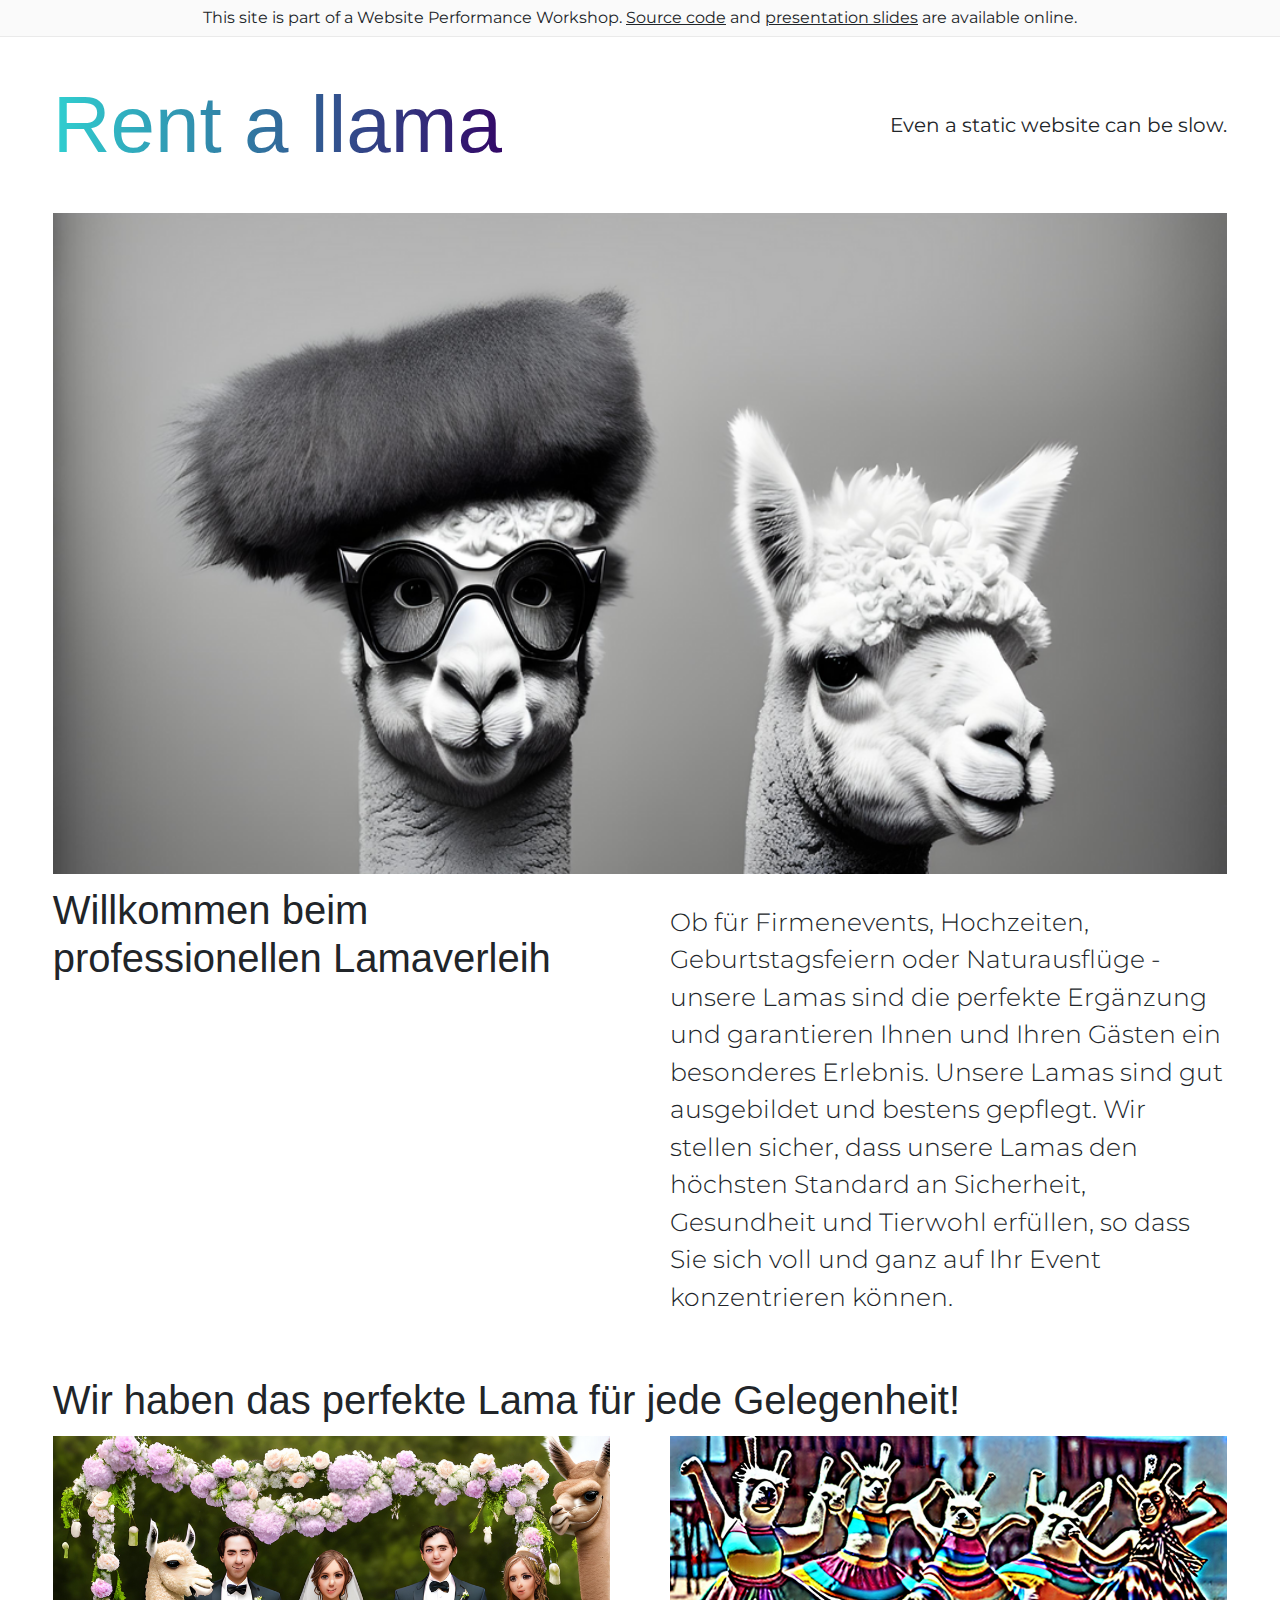
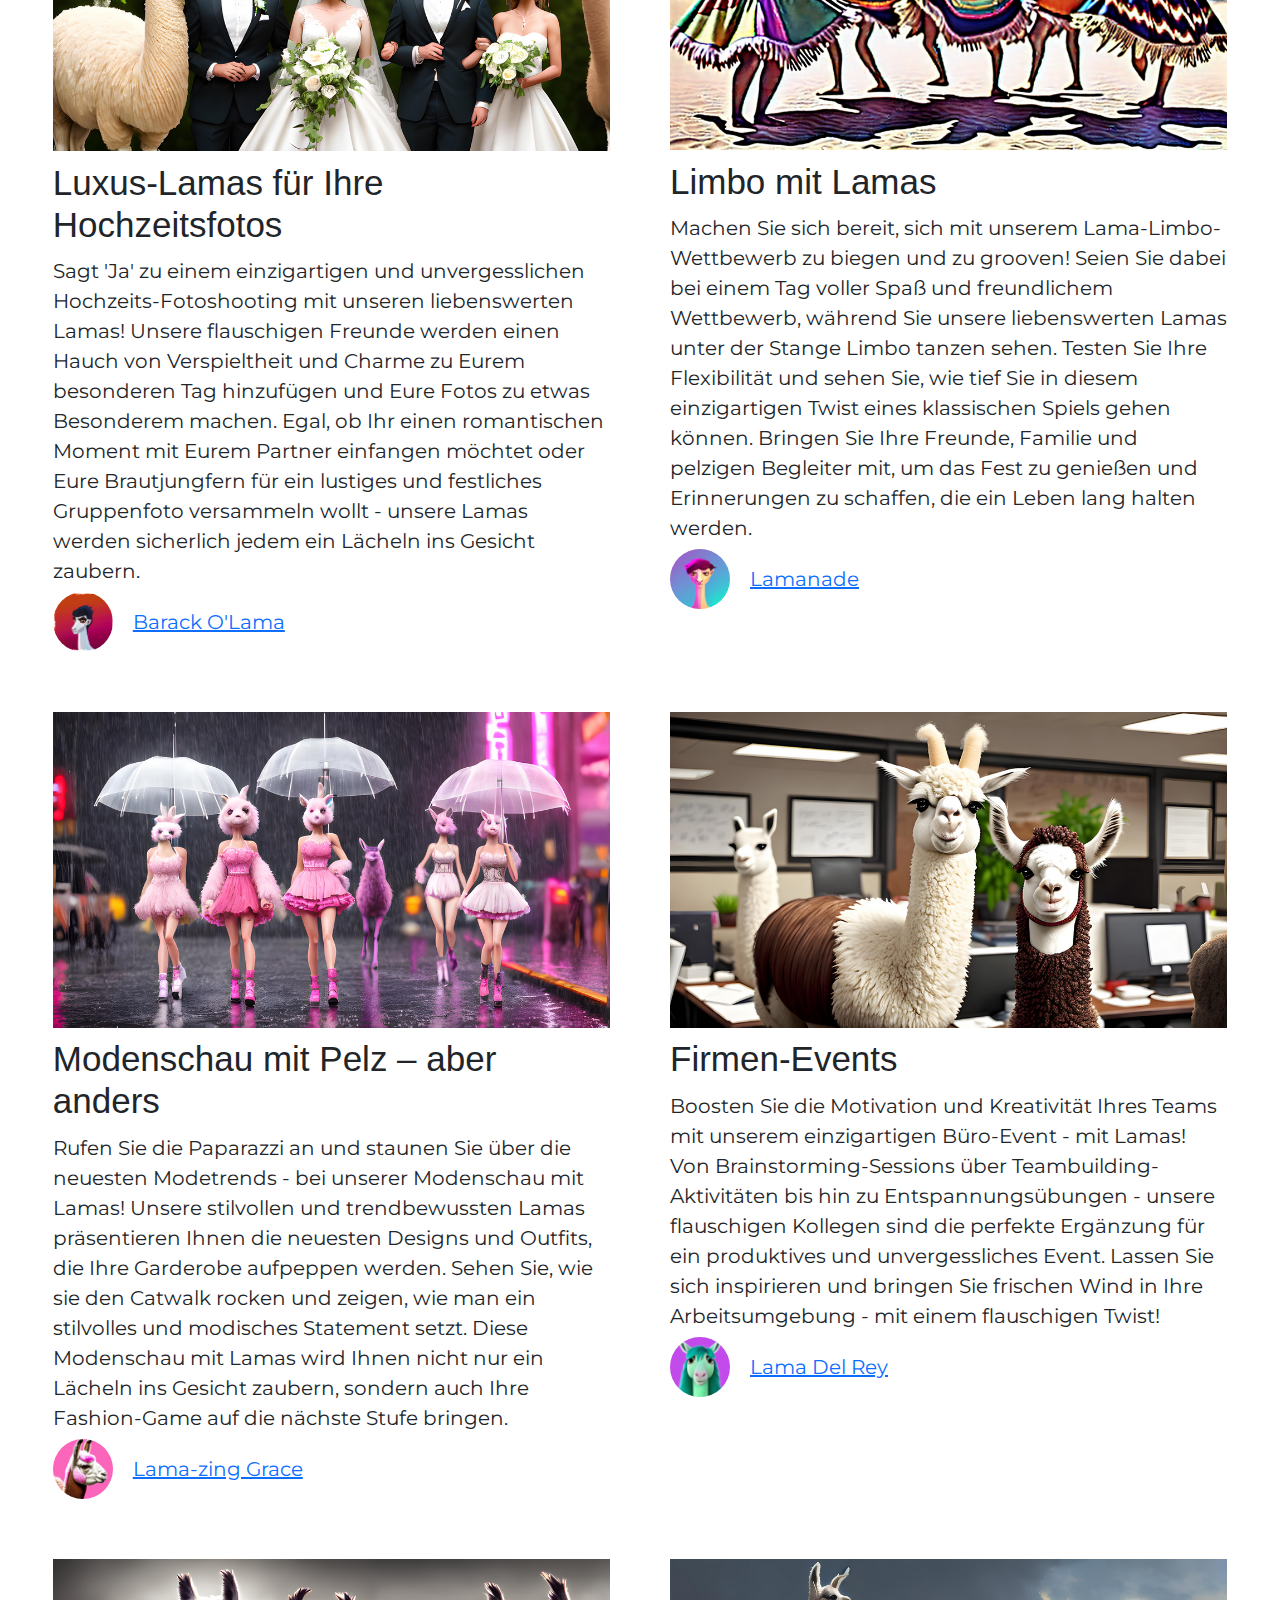
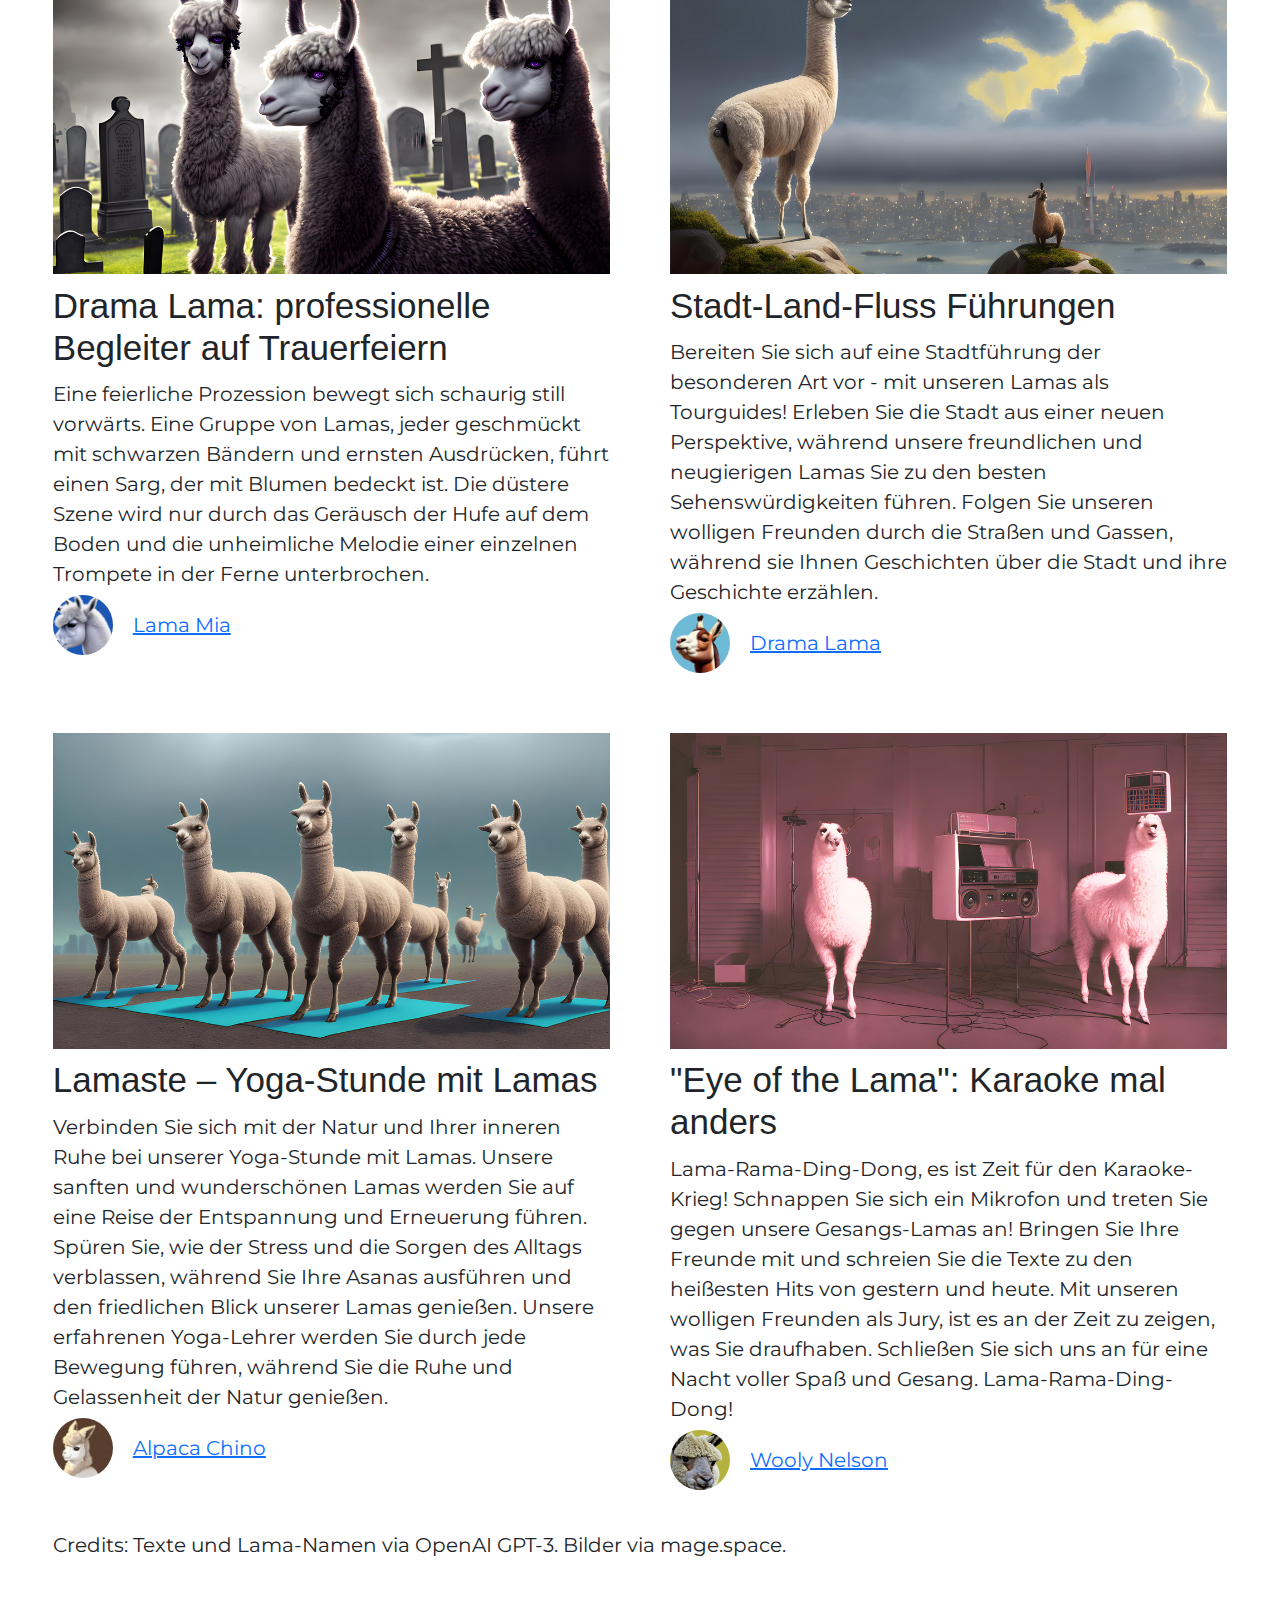
==== index.html @ 2da43158 "initial commit" ====
<!doctype html>
<html lang="de">
<head>
    <meta charset="utf-8">
    <title>Rent a llama</title>
    <meta name="description" content="Willkommen beim professionellen Lamaverleih. Wir haben das perfekte Lama für jede Gelegenheit!">
    <meta name="viewport" content="width=device-width, initial-scale=1">

    <!-- TODO 1: Preload the Hero Image -->
    <!--link rel="preload" as="image" href="/images_optimized/png/hero.png" -->

    <!-- TODO 2: Preconnect/Preload The Web Font -->
    <!--link rel="preload" as="font" href="/fonts/Montserrat-Regular.woff2" crossorigin-->

    <link rel="stylesheet" href="css/normalize.css">
    <link rel="stylesheet" href="css/styles-large.css">

    <meta name="theme-color" content="#fafafa">

</head>

<body>

  <aside class="sourcebar">This site is part of a Website Performance Workshop. <a href="https://github.com/thomaspuppe/performance-workshop">Source code</a> and <a href="https://lama.thomaspuppe.de/presentation.pdf">presentation slides</a> are available online.</aside>

  <header>
    <h1>Rent a llama</h1>
    <span class="punchline">Even a static website can be slow.</span>
  </header>

  <main>
    <section class="lead">
        <!-- TODO 0: Optimize Images -->
        <!-- TODO 1: CSS-Bild ankündigen mit link rel=preload -->
        <div class="hero-image"></div>

        <!-- TODO: Platz freihalten mit aspect-ratio -->
        <!--figure class="hero-figure" alt="Zwei stylische Lamas schauen direkt in die Kamera">
          <img src="./images_unoptimized/png/hero.png">
        </figure-->
        <div class="lu-container-50-50">
            <div class="heading">
              <h2>Willkommen beim professionellen Lamaverleih</h2>
            </div>
            <div class="text">
              <p>Ob für Firmenevents, Hochzeiten, Geburtstagsfeiern oder Naturausflüge - unsere Lamas sind die perfekte Ergänzung und garantieren Ihnen und Ihren Gästen ein besonderes Erlebnis. Unsere Lamas sind gut ausgebildet und bestens gepflegt. Wir stellen sicher, dass unsere Lamas den höchsten Standard an Sicherheit, Gesundheit und Tierwohl erfüllen, so dass Sie sich voll und ganz auf Ihr Event konzentrieren können.</p>
            </div>
        </div>
    </section>

    <section class="teasers">
      <h2>Wir haben das perfekte Lama für jede Gelegenheit!</h2>

      <div class="lu-container-50-50">
          <article>
            <img src="./images_unoptimized/png/event-wedding.png" alt="Lamas und Brautpaare">
            <h3>Luxus-Lamas für Ihre Hochzeitsfotos</h3>
            <p>Sagt 'Ja' zu einem einzigartigen und unvergesslichen Hochzeits-Fotoshooting mit unseren liebenswerten Lamas! Unsere flauschigen Freunde werden einen Hauch von Verspieltheit und Charme zu Eurem besonderen Tag hinzufügen und Eure Fotos zu etwas Besonderem machen. Egal, ob Ihr einen romantischen Moment mit Eurem Partner einfangen möchtet oder Eure Brautjungfern für ein lustiges und festliches Gruppenfoto versammeln wollt - unsere Lamas werden sicherlich jedem ein Lächeln ins Gesicht zaubern.</p>
            <a class="avatarlink" href="#llama-one">
                <img src="./images_unoptimized/png/avatar1.png" alt="Profilfoto von Barack O'Lama">
                <span>Barack O'Lama</span>
            </a>
          </article>
          
          <article>
            <img src="./images_unoptimized/png/event-limbo.png" alt="Lamas tanzen in bunten Kleidern">
            <h3>Limbo mit Lamas</h3>
            <p>Machen Sie sich bereit, sich mit unserem Lama-Limbo-Wettbewerb zu biegen und zu grooven! Seien Sie dabei bei einem Tag voller Spaß und freundlichem Wettbewerb, während Sie unsere liebenswerten Lamas unter der Stange Limbo tanzen sehen. Testen Sie Ihre Flexibilität und sehen Sie, wie tief Sie in diesem einzigartigen Twist eines klassischen Spiels gehen können. Bringen Sie Ihre Freunde, Familie und pelzigen Begleiter mit, um das Fest zu genießen und Erinnerungen zu schaffen, die ein Leben lang halten werden.</p>
            <a class="avatarlink" href="#llama-two">
                <img src="./images_unoptimized/png/avatar2.png" alt="Profilfoto von Lamanade">
                <span>Lamanade</span>
            </a>
          </article>
          
          <article>
            <img src="./images_unoptimized/png/event-fashion.png" alt="Lamas auf einer Fashion Show">
            <h3>Modenschau mit Pelz – aber anders</h3>
            <p>Rufen Sie die Paparazzi an und staunen Sie über die neuesten Modetrends - bei unserer Modenschau mit Lamas! Unsere stilvollen und trendbewussten Lamas präsentieren Ihnen die neuesten Designs und Outfits, die Ihre Garderobe aufpeppen werden. Sehen Sie, wie sie den Catwalk rocken und zeigen, wie man ein stilvolles und modisches Statement setzt. Diese Modenschau mit Lamas wird Ihnen nicht nur ein Lächeln ins Gesicht zaubern, sondern auch Ihre Fashion-Game auf die nächste Stufe bringen.</p>
            <a class="avatarlink" href="#llama-three">
                <img src="./images_unoptimized/png/avatar3.png" alt="Profilfoto von Lama-zing Grace">
                <span>Lama-zing Grace</span>
            </a>
          </article>
          
          <article>
            <img src="./images_unoptimized/png/event-office.png" alt="Lamas im Büro">
            <h3>Firmen-Events</h3>
            <p>Boosten Sie die Motivation und Kreativität Ihres Teams mit unserem einzigartigen Büro-Event - mit Lamas! Von Brainstorming-Sessions über Teambuilding-Aktivitäten bis hin zu Entspannungsübungen - unsere flauschigen Kollegen sind die perfekte Ergänzung für ein produktives und unvergessliches Event. Lassen Sie sich inspirieren und bringen Sie frischen Wind in Ihre Arbeitsumgebung - mit einem flauschigen Twist!</p>
            <a class="avatarlink" href="#llama-four">
                <img src="./images_unoptimized/png/avatar4.png" alt="Profilfoto von Lama Del Rey">
                <span>Lama Del Rey</span>
            </a>
          </article>
          
          <article>
            <img src="./images_unoptimized/png/event-funeral.png" alt="Lamas auf einer Beerdigung">
            <h3>Drama Lama: professionelle Begleiter auf Trauerfeiern</h3>
            <p>Eine feierliche Prozession bewegt sich schaurig still vorwärts. Eine Gruppe von Lamas, jeder geschmückt mit schwarzen Bändern und ernsten Ausdrücken, führt einen Sarg, der mit Blumen bedeckt ist. Die düstere Szene wird nur durch das Geräusch der Hufe auf dem Boden und die unheimliche Melodie einer einzelnen Trompete in der Ferne unterbrochen.</p>
            <a class="avatarlink" href="#llama-five">
                <img src="./images_unoptimized/png/avatar5.png" alt="Profilfoto von Lama Mia">
                <span>Lama Mia</span>
            </a>
          </article>
          
          <article>
            <img src="./images_unoptimized/png/event-tour.png" alt="Lamas auf einem Hügel schauen auf eine Stadt">
            <h3>Stadt-Land-Fluss Führungen</h3>
            <p>Bereiten Sie sich auf eine Stadtführung der besonderen Art vor - mit unseren Lamas als Tourguides! Erleben Sie die Stadt aus einer neuen Perspektive, während unsere freundlichen und neugierigen Lamas Sie zu den besten Sehenswürdigkeiten führen. Folgen Sie unseren wolligen Freunden durch die Straßen und Gassen, während sie Ihnen Geschichten über die Stadt und ihre Geschichte erzählen.</p>
            <a class="avatarlink" href="#llama-six">
                <img src="./images_unoptimized/png/avatar6.png" alt="Profilfoto von Drama Lama">
                <span>Drama Lama</span>
            </a>
          </article>
          
          <article>
            <img src="./images_unoptimized/png/event-yoga.png" alt="Lamas machen Yoga">
            <h3>Lamaste – Yoga-Stunde mit Lamas</h3>
            <p>Verbinden Sie sich mit der Natur und Ihrer inneren Ruhe bei unserer Yoga-Stunde mit Lamas. Unsere sanften und wunderschönen Lamas werden Sie auf eine Reise der Entspannung und Erneuerung führen. Spüren Sie, wie der Stress und die Sorgen des Alltags verblassen, während Sie Ihre Asanas ausführen und den friedlichen Blick unserer Lamas genießen. Unsere erfahrenen Yoga-Lehrer werden Sie durch jede Bewegung führen, während Sie die Ruhe und Gelassenheit der Natur genießen.</p>
            <a class="avatarlink" href="#llama-seven">
                <img src="./images_unoptimized/png/avatar7.png" alt="Profilfoto von Alpaca Chino">
                <span>Alpaca Chino</span>
            </a>
          </article>
          
          <article>
            <img src="./images_unoptimized/png/event-karaoke.png" alt="Lamas in einem Tonstudio">
            <h3>"Eye of the Lama": Karaoke mal anders</h3>
            <p>Lama-Rama-Ding-Dong, es ist Zeit für den Karaoke-Krieg! Schnappen Sie sich ein Mikrofon und treten Sie gegen unsere Gesangs-Lamas an! Bringen Sie Ihre Freunde mit und schreien Sie die Texte zu den heißesten Hits von gestern und heute. Mit unseren wolligen Freunden als Jury, ist es an der Zeit zu zeigen, was Sie draufhaben. Schließen Sie sich uns an für eine Nacht voller Spaß und Gesang. Lama-Rama-Ding-Dong!</p>
            <a class="avatarlink" href="#llama-eight">
                <img src="./images_unoptimized/png/avatar8.png" alt="Profilfoto von Wooly Nelson">
                <span>Wooly Nelson</span>
            </a>
          </article>

        </div>

    </section>

  </main>

  <footer>
    Credits: Texte und Lama-Namen via OpenAI GPT-3. Bilder via mage.space.
  </footer>

  <!-- script src="./js/lazyload.js"></script -->
</body>

</html>
---- css/styles-large.css ----
@charset "UTF-8";

/* ********************************************************
   Google Font (muss vor weiteren Definitionen stehen!)
   ***************************************************** */

@import url('https://fonts.googleapis.com/css2?family=Montserrat&display=block');


/* ********************************************************
   Bootstrap als Fuellmaterial, um eine große langsame 
   Datei zu haben, die man gut in den DevTools sieht.
   ***************************************************** 
 * Bootstrap  v5.3.0-alpha1 (https://getbootstrap.com/)
 * Copyright 2011-2022 The Bootstrap Authors
 * Licensed under MIT (https://github.com/twbs/bootstrap/blob/main/LICENSE)
 */:root,[data-bs-theme=light]{--bs-blue:#0d6efd;--bs-indigo:#6610f2;--bs-purple:#6f42c1;--bs-pink:#d63384;--bs-red:#dc3545;--bs-orange:#fd7e14;--bs-yellow:#ffc107;--bs-green:#198754;--bs-teal:#20c997;--bs-cyan:#0dcaf0;--bs-black:#000;--bs-white:#fff;--bs-gray:#6c757d;--bs-gray-dark:#343a40;--bs-gray-100:#f8f9fa;--bs-gray-200:#e9ecef;--bs-gray-300:#dee2e6;--bs-gray-400:#ced4da;--bs-gray-500:#adb5bd;--bs-gray-600:#6c757d;--bs-gray-700:#495057;--bs-gray-800:#343a40;--bs-gray-900:#212529;--bs-primary:#0d6efd;--bs-secondary:#6c757d;--bs-success:#198754;--bs-info:#0dcaf0;--bs-warning:#ffc107;--bs-danger:#dc3545;--bs-light:#f8f9fa;--bs-dark:#212529;--bs-primary-rgb:13,110,253;--bs-secondary-rgb:108,117,125;--bs-success-rgb:25,135,84;--bs-info-rgb:13,202,240;--bs-warning-rgb:255,193,7;--bs-danger-rgb:220,53,69;--bs-light-rgb:248,249,250;--bs-dark-rgb:33,37,41;--bs-primary-text:#0a58ca;--bs-secondary-text:#6c757d;--bs-success-text:#146c43;--bs-info-text:#087990;--bs-warning-text:#997404;--bs-danger-text:#b02a37;--bs-light-text:#6c757d;--bs-dark-text:#495057;--bs-primary-bg-subtle:#cfe2ff;--bs-secondary-bg-subtle:#f8f9fa;--bs-success-bg-subtle:#d1e7dd;--bs-info-bg-subtle:#cff4fc;--bs-warning-bg-subtle:#fff3cd;--bs-danger-bg-subtle:#f8d7da;--bs-light-bg-subtle:#fcfcfd;--bs-dark-bg-subtle:#ced4da;--bs-primary-border-subtle:#9ec5fe;--bs-secondary-border-subtle:#e9ecef;--bs-success-border-subtle:#a3cfbb;--bs-info-border-subtle:#9eeaf9;--bs-warning-border-subtle:#ffe69c;--bs-danger-border-subtle:#f1aeb5;--bs-light-border-subtle:#e9ecef;--bs-dark-border-subtle:#adb5bd;--bs-white-rgb:255,255,255;--bs-black-rgb:0,0,0;--bs-body-color-rgb:33,37,41;--bs-body-bg-rgb:255,255,255;--bs-font-sans-serif:system-ui,-apple-system,"Segoe UI",Roboto,"Helvetica Neue","Noto Sans","Liberation Sans",Arial,sans-serif,"Apple Color Emoji","Segoe UI Emoji","Segoe UI Symbol","Noto Color Emoji";--bs-font-monospace:SFMono-Regular,Menlo,Monaco,Consolas,"Liberation Mono","Courier New",monospace;--bs-gradient:linear-gradient(180deg, rgba(255, 255, 255, 0.15), rgba(255, 255, 255, 0));--bs-body-font-family:var(--bs-font-sans-serif);--bs-body-font-size:1rem;--bs-body-font-weight:400;--bs-body-line-height:1.5;--bs-body-color:#212529;--bs-emphasis-color:#000;--bs-emphasis-color-rgb:0,0,0;--bs-secondary-color:rgba(33, 37, 41, 0.75);--bs-secondary-color-rgb:33,37,41;--bs-secondary-bg:#e9ecef;--bs-secondary-bg-rgb:233,236,239;--bs-tertiary-color:rgba(33, 37, 41, 0.5);--bs-tertiary-color-rgb:33,37,41;--bs-tertiary-bg:#f8f9fa;--bs-tertiary-bg-rgb:248,249,250;--bs-body-bg:#fff;--bs-body-bg-rgb:255,255,255;--bs-link-color:#0d6efd;--bs-link-color-rgb:13,110,253;--bs-link-decoration:underline;--bs-link-hover-color:#0a58ca;--bs-link-hover-color-rgb:10,88,202;--bs-code-color:#d63384;--bs-highlight-bg:#fff3cd;--bs-border-width:1px;--bs-border-style:solid;--bs-border-color:#dee2e6;--bs-border-color-translucent:rgba(0, 0, 0, 0.175);--bs-border-radius:0.375rem;--bs-border-radius-sm:0.25rem;--bs-border-radius-lg:0.5rem;--bs-border-radius-xl:1rem;--bs-border-radius-2xl:2rem;--bs-border-radius-pill:50rem;--bs-box-shadow:0 0.5rem 1rem rgba(var(--bs-body-color-rgb), 0.15);--bs-box-shadow-sm:0 0.125rem 0.25rem rgba(var(--bs-body-color-rgb), 0.075);--bs-box-shadow-lg:0 1rem 3rem rgba(var(--bs-body-color-rgb), 0.175);--bs-box-shadow-inset:inset 0 1px 2px rgba(var(--bs-body-color-rgb), 0.075);--bs-emphasis-color:#000;--bs-form-control-bg:var(--bs-body-bg);--bs-form-control-disabled-bg:var(--bs-secondary-bg);--bs-highlight-bg:#fff3cd;--bs-breakpoint-xs:0;--bs-breakpoint-sm:576px;--bs-breakpoint-md:768px;--bs-breakpoint-lg:992px;--bs-breakpoint-xl:1200px;--bs-breakpoint-xxl:1400px}[data-bs-theme=dark]{--bs-body-color:#adb5bd;--bs-body-color-rgb:173,181,189;--bs-body-bg:#212529;--bs-body-bg-rgb:33,37,41;--bs-emphasis-color:#f8f9fa;--bs-emphasis-color-rgb:248,249,250;--bs-secondary-color:rgba(173, 181, 189, 0.75);--bs-secondary-color-rgb:173,181,189;--bs-secondary-bg:#343a40;--bs-secondary-bg-rgb:52,58,64;--bs-tertiary-color:rgba(173, 181, 189, 0.5);--bs-tertiary-color-rgb:173,181,189;--bs-tertiary-bg:#2b3035;--bs-tertiary-bg-rgb:43,48,53;--bs-emphasis-color:#fff;--bs-primary-text:#6ea8fe;--bs-secondary-text:#dee2e6;--bs-success-text:#75b798;--bs-info-text:#6edff6;--bs-warning-text:#ffda6a;--bs-danger-text:#ea868f;--bs-light-text:#f8f9fa;--bs-dark-text:#dee2e6;--bs-primary-bg-subtle:#031633;--bs-secondary-bg-subtle:#212529;--bs-success-bg-subtle:#051b11;--bs-info-bg-subtle:#032830;--bs-warning-bg-subtle:#332701;--bs-danger-bg-subtle:#2c0b0e;--bs-light-bg-subtle:#343a40;--bs-dark-bg-subtle:#1a1d20;--bs-primary-border-subtle:#084298;--bs-secondary-border-subtle:#495057;--bs-success-border-subtle:#0f5132;--bs-info-border-subtle:#055160;--bs-warning-border-subtle:#664d03;--bs-danger-border-subtle:#842029;--bs-light-border-subtle:#495057;--bs-dark-border-subtle:#343a40;--bs-heading-color:#fff;--bs-link-color:#6ea8fe;--bs-link-hover-color:#9ec5fe;--bs-link-color-rgb:110,168,254;--bs-link-hover-color-rgb:158,197,254;--bs-code-color:#e685b5;--bs-border-color:#495057;--bs-border-color-translucent:rgba(255, 255, 255, 0.15)}*,::after,::before{box-sizing:border-box}@media (prefers-reduced-motion:no-preference){:root{scroll-behavior:smooth}}body{margin:0;font-family:var(--bs-body-font-family);font-size:var(--bs-body-font-size);font-weight:var(--bs-body-font-weight);line-height:var(--bs-body-line-height);color:var(--bs-body-color);text-align:var(--bs-body-text-align);background-color:var(--bs-body-bg);-webkit-text-size-adjust:100%;-webkit-tap-highlight-color:transparent}hr{margin:1rem 0;color:inherit;border:0;border-top:var(--bs-border-width) solid;opacity:.25}.h1,.h2,.h3,.h4,.h5,.h6,h1,h2,h3,h4,h5,h6{margin-top:0;margin-bottom:.5rem;font-weight:500;line-height:1.2;color:var(--bs-heading-color,inherit)}.h1,h1{font-size:calc(1.375rem + 1.5vw)}@media (min-width:1200px){.h1,h1{font-size:2.5rem}}.h2,h2{font-size:calc(1.325rem + .9vw)}@media (min-width:1200px){.h2,h2{font-size:2rem}}.h3,h3{font-size:calc(1.3rem + .6vw)}@media (min-width:1200px){.h3,h3{font-size:1.75rem}}.h4,h4{font-size:calc(1.275rem + .3vw)}@media (min-width:1200px){.h4,h4{font-size:1.5rem}}.h5,h5{font-size:1.25rem}.h6,h6{font-size:1rem}p{margin-top:0;margin-bottom:1rem}abbr[title]{-webkit-text-decoration:underline dotted;text-decoration:underline dotted;cursor:help;-webkit-text-decoration-skip-ink:none;text-decoration-skip-ink:none}address{margin-bottom:1rem;font-style:normal;line-height:inherit}ol,ul{padding-left:2rem}dl,ol,ul{margin-top:0;margin-bottom:1rem}ol ol,ol ul,ul ol,ul ul{margin-bottom:0}dt{font-weight:700}dd{margin-bottom:.5rem;margin-left:0}blockquote{margin:0 0 1rem}b,strong{font-weight:bolder}.small,small{font-size:.875em}.mark,mark{padding:.1875em;background-color:var(--bs-highlight-bg)}sub,sup{position:relative;font-size:.75em;line-height:0;vertical-align:baseline}sub{bottom:-.25em}sup{top:-.5em}a{color:rgba(var(--bs-link-color-rgb),var(--bs-link-opacity,1));text-decoration:underline}a:hover{--bs-link-color-rgb:var(--bs-link-hover-color-rgb)}a:not([href]):not([class]),a:not([href]):not([class]):hover{color:inherit;text-decoration:none}code,kbd,pre,samp{font-family:var(--bs-font-monospace);font-size:1em}pre{display:block;margin-top:0;margin-bottom:1rem;overflow:auto;font-size:.875em}pre code{font-size:inherit;color:inherit;word-break:normal}code{font-size:.875em;color:var(--bs-code-color);word-wrap:break-word}a>code{color:inherit}kbd{padding:.1875rem .375rem;font-size:.875em;color:var(--bs-body-bg);background-color:var(--bs-body-color);border-radius:.25rem}kbd kbd{padding:0;font-size:1em}figure{margin:0 0 1rem}img,svg{vertical-align:middle}table{caption-side:bottom;border-collapse:collapse}caption{padding-top:.5rem;padding-bottom:.5rem;color:var(--bs-secondary-color);text-align:left}th{text-align:inherit;text-align:-webkit-match-parent}tbody,td,tfoot,th,thead,tr{border-color:inherit;border-style:solid;border-width:0}label{display:inline-block}button{border-radius:0}button:focus:not(:focus-visible){outline:0}button,input,optgroup,select,textarea{margin:0;font-family:inherit;font-size:inherit;line-height:inherit}button,select{text-transform:none}[role=button]{cursor:pointer}select{word-wrap:normal}select:disabled{opacity:1}[list]:not([type=date]):not([type=datetime-local]):not([type=month]):not([type=week]):not([type=time])::-webkit-calendar-picker-indicator{display:none!important}[type=button],[type=reset],[type=submit],button{-webkit-appearance:button}[type=button]:not(:disabled),[type=reset]:not(:disabled),[type=submit]:not(:disabled),button:not(:disabled){cursor:pointer}::-moz-focus-inner{padding:0;border-style:none}textarea{resize:vertical}fieldset{min-width:0;padding:0;margin:0;border:0}legend{float:left;width:100%;padding:0;margin-bottom:.5rem;font-size:calc(1.275rem + .3vw);line-height:inherit}@media (min-width:1200px){legend{font-size:1.5rem}}legend+*{clear:left}::-webkit-datetime-edit-day-field,::-webkit-datetime-edit-fields-wrapper,::-webkit-datetime-edit-hour-field,::-webkit-datetime-edit-minute,::-webkit-datetime-edit-month-field,::-webkit-datetime-edit-text,::-webkit-datetime-edit-year-field{padding:0}::-webkit-inner-spin-button{height:auto}[type=search]{outline-offset:-2px;-webkit-appearance:textfield}::-webkit-search-decoration{-webkit-appearance:none}::-webkit-color-swatch-wrapper{padding:0}::-webkit-file-upload-button{font:inherit;-webkit-appearance:button}::file-selector-button{font:inherit;-webkit-appearance:button}output{display:inline-block}iframe{border:0}summary{display:list-item;cursor:pointer}progress{vertical-align:baseline}[hidden]{display:none!important}.lead{font-size:1.25rem;font-weight:300}.display-1{font-size:calc(1.625rem + 4.5vw);font-weight:300;line-height:1.2}@media (min-width:1200px){.display-1{font-size:5rem}}.display-2{font-size:calc(1.575rem + 3.9vw);font-weight:300;line-height:1.2}@media (min-width:1200px){.display-2{font-size:4.5rem}}.display-3{font-size:calc(1.525rem + 3.3vw);font-weight:300;line-height:1.2}@media (min-width:1200px){.display-3{font-size:4rem}}.display-4{font-size:calc(1.475rem + 2.7vw);font-weight:300;line-height:1.2}@media (min-width:1200px){.display-4{font-size:3.5rem}}.display-5{font-size:calc(1.425rem + 2.1vw);font-weight:300;line-height:1.2}@media (min-width:1200px){.display-5{font-size:3rem}}.display-6{font-size:calc(1.375rem + 1.5vw);font-weight:300;line-height:1.2}@media (min-width:1200px){.display-6{font-size:2.5rem}}.list-unstyled{padding-left:0;list-style:none}.list-inline{padding-left:0;list-style:none}.list-inline-item{display:inline-block}.list-inline-item:not(:last-child){margin-right:.5rem}.initialism{font-size:.875em;text-transform:uppercase}.blockquote{margin-bottom:1rem;font-size:1.25rem}.blockquote>:last-child{margin-bottom:0}.blockquote-footer{margin-top:-1rem;margin-bottom:1rem;font-size:.875em;color:#6c757d}.blockquote-footer::before{content:"— "}.img-fluid{max-width:100%;height:auto}.img-thumbnail{padding:.25rem;background-color:var(--bs-body-bg);border:var(--bs-border-width) solid var(--bs-border-color);border-radius:var(--bs-border-radius);max-width:100%;height:auto}.figure{display:inline-block}.figure-img{margin-bottom:.5rem;line-height:1}.figure-caption{font-size:.875em;color:var(--bs-secondary-color)}.container,.container-fluid,.container-lg,.container-md,.container-sm,.container-xl,.container-xxl{--bs-gutter-x:1.5rem;--bs-gutter-y:0;width:100%;padding-right:calc(var(--bs-gutter-x) * .5);padding-left:calc(var(--bs-gutter-x) * .5);margin-right:auto;margin-left:auto}@media (min-width:576px){.container,.container-sm{max-width:540px}}@media (min-width:768px){.container,.container-md,.container-sm{max-width:720px}}@media (min-width:992px){.container,.container-lg,.container-md,.container-sm{max-width:960px}}@media (min-width:1200px){.container,.container-lg,.container-md,.container-sm,.container-xl{max-width:1140px}}@media (min-width:1400px){.container,.container-lg,.container-md,.container-sm,.container-xl,.container-xxl{max-width:1320px}}.row{--bs-gutter-x:1.5rem;--bs-gutter-y:0;display:flex;flex-wrap:wrap;margin-top:calc(-1 * var(--bs-gutter-y));margin-right:calc(-.5 * var(--bs-gutter-x));margin-left:calc(-.5 * var(--bs-gutter-x))}.row>*{flex-shrink:0;width:100%;max-width:100%;padding-right:calc(var(--bs-gutter-x) * .5);padding-left:calc(var(--bs-gutter-x) * .5);margin-top:var(--bs-gutter-y)}.col{flex:1 0 0%}.row-cols-auto>*{flex:0 0 auto;width:auto}.row-cols-1>*{flex:0 0 auto;width:100%}.row-cols-2>*{flex:0 0 auto;width:50%}.row-cols-3>*{flex:0 0 auto;width:33.3333333333%}.row-cols-4>*{flex:0 0 auto;width:25%}.row-cols-5>*{flex:0 0 auto;width:20%}.row-cols-6>*{flex:0 0 auto;width:16.6666666667%}.col-auto{flex:0 0 auto;width:auto}.col-1{flex:0 0 auto;width:8.33333333%}.col-2{flex:0 0 auto;width:16.66666667%}.col-3{flex:0 0 auto;width:25%}.col-4{flex:0 0 auto;width:33.33333333%}.col-5{flex:0 0 auto;width:41.66666667%}.col-6{flex:0 0 auto;width:50%}.col-7{flex:0 0 auto;width:58.33333333%}.col-8{flex:0 0 auto;width:66.66666667%}.col-9{flex:0 0 auto;width:75%}.col-10{flex:0 0 auto;width:83.33333333%}.col-11{flex:0 0 auto;width:91.66666667%}.col-12{flex:0 0 auto;width:100%}.offset-1{margin-left:8.33333333%}.offset-2{margin-left:16.66666667%}.offset-3{margin-left:25%}.offset-4{margin-left:33.33333333%}.offset-5{margin-left:41.66666667%}.offset-6{margin-left:50%}.offset-7{margin-left:58.33333333%}.offset-8{margin-left:66.66666667%}.offset-9{margin-left:75%}.offset-10{margin-left:83.33333333%}.offset-11{margin-left:91.66666667%}.g-0,.gx-0{--bs-gutter-x:0}.g-0,.gy-0{--bs-gutter-y:0}.g-1,.gx-1{--bs-gutter-x:0.25rem}.g-1,.gy-1{--bs-gutter-y:0.25rem}.g-2,.gx-2{--bs-gutter-x:0.5rem}.g-2,.gy-2{--bs-gutter-y:0.5rem}.g-3,.gx-3{--bs-gutter-x:1rem}.g-3,.gy-3{--bs-gutter-y:1rem}.g-4,.gx-4{--bs-gutter-x:1.5rem}.g-4,.gy-4{--bs-gutter-y:1.5rem}.g-5,.gx-5{--bs-gutter-x:3rem}.g-5,.gy-5{--bs-gutter-y:3rem}@media (min-width:576px){.col-sm{flex:1 0 0%}.row-cols-sm-auto>*{flex:0 0 auto;width:auto}.row-cols-sm-1>*{flex:0 0 auto;width:100%}.row-cols-sm-2>*{flex:0 0 auto;width:50%}.row-cols-sm-3>*{flex:0 0 auto;width:33.3333333333%}.row-cols-sm-4>*{flex:0 0 auto;width:25%}.row-cols-sm-5>*{flex:0 0 auto;width:20%}.row-cols-sm-6>*{flex:0 0 auto;width:16.6666666667%}.col-sm-auto{flex:0 0 auto;width:auto}.col-sm-1{flex:0 0 auto;width:8.33333333%}.col-sm-2{flex:0 0 auto;width:16.66666667%}.col-sm-3{flex:0 0 auto;width:25%}.col-sm-4{flex:0 0 auto;width:33.33333333%}.col-sm-5{flex:0 0 auto;width:41.66666667%}.col-sm-6{flex:0 0 auto;width:50%}.col-sm-7{flex:0 0 auto;width:58.33333333%}.col-sm-8{flex:0 0 auto;width:66.66666667%}.col-sm-9{flex:0 0 auto;width:75%}.col-sm-10{flex:0 0 auto;width:83.33333333%}.col-sm-11{flex:0 0 auto;width:91.66666667%}.col-sm-12{flex:0 0 auto;width:100%}.offset-sm-0{margin-left:0}.offset-sm-1{margin-left:8.33333333%}.offset-sm-2{margin-left:16.66666667%}.offset-sm-3{margin-left:25%}.offset-sm-4{margin-left:33.33333333%}.offset-sm-5{margin-left:41.66666667%}.offset-sm-6{margin-left:50%}.offset-sm-7{margin-left:58.33333333%}.offset-sm-8{margin-left:66.66666667%}.offset-sm-9{margin-left:75%}.offset-sm-10{margin-left:83.33333333%}.offset-sm-11{margin-left:91.66666667%}.g-sm-0,.gx-sm-0{--bs-gutter-x:0}.g-sm-0,.gy-sm-0{--bs-gutter-y:0}.g-sm-1,.gx-sm-1{--bs-gutter-x:0.25rem}.g-sm-1,.gy-sm-1{--bs-gutter-y:0.25rem}.g-sm-2,.gx-sm-2{--bs-gutter-x:0.5rem}.g-sm-2,.gy-sm-2{--bs-gutter-y:0.5rem}.g-sm-3,.gx-sm-3{--bs-gutter-x:1rem}.g-sm-3,.gy-sm-3{--bs-gutter-y:1rem}.g-sm-4,.gx-sm-4{--bs-gutter-x:1.5rem}.g-sm-4,.gy-sm-4{--bs-gutter-y:1.5rem}.g-sm-5,.gx-sm-5{--bs-gutter-x:3rem}.g-sm-5,.gy-sm-5{--bs-gutter-y:3rem}}@media (min-width:768px){.col-md{flex:1 0 0%}.row-cols-md-auto>*{flex:0 0 auto;width:auto}.row-cols-md-1>*{flex:0 0 auto;width:100%}.row-cols-md-2>*{flex:0 0 auto;width:50%}.row-cols-md-3>*{flex:0 0 auto;width:33.3333333333%}.row-cols-md-4>*{flex:0 0 auto;width:25%}.row-cols-md-5>*{flex:0 0 auto;width:20%}.row-cols-md-6>*{flex:0 0 auto;width:16.6666666667%}.col-md-auto{flex:0 0 auto;width:auto}.col-md-1{flex:0 0 auto;width:8.33333333%}.col-md-2{flex:0 0 auto;width:16.66666667%}.col-md-3{flex:0 0 auto;width:25%}.col-md-4{flex:0 0 auto;width:33.33333333%}.col-md-5{flex:0 0 auto;width:41.66666667%}.col-md-6{flex:0 0 auto;width:50%}.col-md-7{flex:0 0 auto;width:58.33333333%}.col-md-8{flex:0 0 auto;width:66.66666667%}.col-md-9{flex:0 0 auto;width:75%}.col-md-10{flex:0 0 auto;width:83.33333333%}.col-md-11{flex:0 0 auto;width:91.66666667%}.col-md-12{flex:0 0 auto;width:100%}.offset-md-0{margin-left:0}.offset-md-1{margin-left:8.33333333%}.offset-md-2{margin-left:16.66666667%}.offset-md-3{margin-left:25%}.offset-md-4{margin-left:33.33333333%}.offset-md-5{margin-left:41.66666667%}.offset-md-6{margin-left:50%}.offset-md-7{margin-left:58.33333333%}.offset-md-8{margin-left:66.66666667%}.offset-md-9{margin-left:75%}.offset-md-10{margin-left:83.33333333%}.offset-md-11{margin-left:91.66666667%}.g-md-0,.gx-md-0{--bs-gutter-x:0}.g-md-0,.gy-md-0{--bs-gutter-y:0}.g-md-1,.gx-md-1{--bs-gutter-x:0.25rem}.g-md-1,.gy-md-1{--bs-gutter-y:0.25rem}.g-md-2,.gx-md-2{--bs-gutter-x:0.5rem}.g-md-2,.gy-md-2{--bs-gutter-y:0.5rem}.g-md-3,.gx-md-3{--bs-gutter-x:1rem}.g-md-3,.gy-md-3{--bs-gutter-y:1rem}.g-md-4,.gx-md-4{--bs-gutter-x:1.5rem}.g-md-4,.gy-md-4{--bs-gutter-y:1.5rem}.g-md-5,.gx-md-5{--bs-gutter-x:3rem}.g-md-5,.gy-md-5{--bs-gutter-y:3rem}}@media (min-width:992px){.col-lg{flex:1 0 0%}.row-cols-lg-auto>*{flex:0 0 auto;width:auto}.row-cols-lg-1>*{flex:0 0 auto;width:100%}.row-cols-lg-2>*{flex:0 0 auto;width:50%}.row-cols-lg-3>*{flex:0 0 auto;width:33.3333333333%}.row-cols-lg-4>*{flex:0 0 auto;width:25%}.row-cols-lg-5>*{flex:0 0 auto;width:20%}.row-cols-lg-6>*{flex:0 0 auto;width:16.6666666667%}.col-lg-auto{flex:0 0 auto;width:auto}.col-lg-1{flex:0 0 auto;width:8.33333333%}.col-lg-2{flex:0 0 auto;width:16.66666667%}.col-lg-3{flex:0 0 auto;width:25%}.col-lg-4{flex:0 0 auto;width:33.33333333%}.col-lg-5{flex:0 0 auto;width:41.66666667%}.col-lg-6{flex:0 0 auto;width:50%}.col-lg-7{flex:0 0 auto;width:58.33333333%}.col-lg-8{flex:0 0 auto;width:66.66666667%}.col-lg-9{flex:0 0 auto;width:75%}.col-lg-10{flex:0 0 auto;width:83.33333333%}.col-lg-11{flex:0 0 auto;width:91.66666667%}.col-lg-12{flex:0 0 auto;width:100%}.offset-lg-0{margin-left:0}.offset-lg-1{margin-left:8.33333333%}.offset-lg-2{margin-left:16.66666667%}.offset-lg-3{margin-left:25%}.offset-lg-4{margin-left:33.33333333%}.offset-lg-5{margin-left:41.66666667%}.offset-lg-6{margin-left:50%}.offset-lg-7{margin-left:58.33333333%}.offset-lg-8{margin-left:66.66666667%}.offset-lg-9{margin-left:75%}.offset-lg-10{margin-left:83.33333333%}.offset-lg-11{margin-left:91.66666667%}.g-lg-0,.gx-lg-0{--bs-gutter-x:0}.g-lg-0,.gy-lg-0{--bs-gutter-y:0}.g-lg-1,.gx-lg-1{--bs-gutter-x:0.25rem}.g-lg-1,.gy-lg-1{--bs-gutter-y:0.25rem}.g-lg-2,.gx-lg-2{--bs-gutter-x:0.5rem}.g-lg-2,.gy-lg-2{--bs-gutter-y:0.5rem}.g-lg-3,.gx-lg-3{--bs-gutter-x:1rem}.g-lg-3,.gy-lg-3{--bs-gutter-y:1rem}.g-lg-4,.gx-lg-4{--bs-gutter-x:1.5rem}.g-lg-4,.gy-lg-4{--bs-gutter-y:1.5rem}.g-lg-5,.gx-lg-5{--bs-gutter-x:3rem}.g-lg-5,.gy-lg-5{--bs-gutter-y:3rem}}@media (min-width:1200px){.col-xl{flex:1 0 0%}.row-cols-xl-auto>*{flex:0 0 auto;width:auto}.row-cols-xl-1>*{flex:0 0 auto;width:100%}.row-cols-xl-2>*{flex:0 0 auto;width:50%}.row-cols-xl-3>*{flex:0 0 auto;width:33.3333333333%}.row-cols-xl-4>*{flex:0 0 auto;width:25%}.row-cols-xl-5>*{flex:0 0 auto;width:20%}.row-cols-xl-6>*{flex:0 0 auto;width:16.6666666667%}.col-xl-auto{flex:0 0 auto;width:auto}.col-xl-1{flex:0 0 auto;width:8.33333333%}.col-xl-2{flex:0 0 auto;width:16.66666667%}.col-xl-3{flex:0 0 auto;width:25%}.col-xl-4{flex:0 0 auto;width:33.33333333%}.col-xl-5{flex:0 0 auto;width:41.66666667%}.col-xl-6{flex:0 0 auto;width:50%}.col-xl-7{flex:0 0 auto;width:58.33333333%}.col-xl-8{flex:0 0 auto;width:66.66666667%}.col-xl-9{flex:0 0 auto;width:75%}.col-xl-10{flex:0 0 auto;width:83.33333333%}.col-xl-11{flex:0 0 auto;width:91.66666667%}.col-xl-12{flex:0 0 auto;width:100%}.offset-xl-0{margin-left:0}.offset-xl-1{margin-left:8.33333333%}.offset-xl-2{margin-left:16.66666667%}.offset-xl-3{margin-left:25%}.offset-xl-4{margin-left:33.33333333%}.offset-xl-5{margin-left:41.66666667%}.offset-xl-6{margin-left:50%}.offset-xl-7{margin-left:58.33333333%}.offset-xl-8{margin-left:66.66666667%}.offset-xl-9{margin-left:75%}.offset-xl-10{margin-left:83.33333333%}.offset-xl-11{margin-left:91.66666667%}.g-xl-0,.gx-xl-0{--bs-gutter-x:0}.g-xl-0,.gy-xl-0{--bs-gutter-y:0}.g-xl-1,.gx-xl-1{--bs-gutter-x:0.25rem}.g-xl-1,.gy-xl-1{--bs-gutter-y:0.25rem}.g-xl-2,.gx-xl-2{--bs-gutter-x:0.5rem}.g-xl-2,.gy-xl-2{--bs-gutter-y:0.5rem}.g-xl-3,.gx-xl-3{--bs-gutter-x:1rem}.g-xl-3,.gy-xl-3{--bs-gutter-y:1rem}.g-xl-4,.gx-xl-4{--bs-gutter-x:1.5rem}.g-xl-4,.gy-xl-4{--bs-gutter-y:1.5rem}.g-xl-5,.gx-xl-5{--bs-gutter-x:3rem}.g-xl-5,.gy-xl-5{--bs-gutter-y:3rem}}@media (min-width:1400px){.col-xxl{flex:1 0 0%}.row-cols-xxl-auto>*{flex:0 0 auto;width:auto}.row-cols-xxl-1>*{flex:0 0 auto;width:100%}.row-cols-xxl-2>*{flex:0 0 auto;width:50%}.row-cols-xxl-3>*{flex:0 0 auto;width:33.3333333333%}.row-cols-xxl-4>*{flex:0 0 auto;width:25%}.row-cols-xxl-5>*{flex:0 0 auto;width:20%}.row-cols-xxl-6>*{flex:0 0 auto;width:16.6666666667%}.col-xxl-auto{flex:0 0 auto;width:auto}.col-xxl-1{flex:0 0 auto;width:8.33333333%}.col-xxl-2{flex:0 0 auto;width:16.66666667%}.col-xxl-3{flex:0 0 auto;width:25%}.col-xxl-4{flex:0 0 auto;width:33.33333333%}.col-xxl-5{flex:0 0 auto;width:41.66666667%}.col-xxl-6{flex:0 0 auto;width:50%}.col-xxl-7{flex:0 0 auto;width:58.33333333%}.col-xxl-8{flex:0 0 auto;width:66.66666667%}.col-xxl-9{flex:0 0 auto;width:75%}.col-xxl-10{flex:0 0 auto;width:83.33333333%}.col-xxl-11{flex:0 0 auto;width:91.66666667%}.col-xxl-12{flex:0 0 auto;width:100%}.offset-xxl-0{margin-left:0}.offset-xxl-1{margin-left:8.33333333%}.offset-xxl-2{margin-left:16.66666667%}.offset-xxl-3{margin-left:25%}.offset-xxl-4{margin-left:33.33333333%}.offset-xxl-5{margin-left:41.66666667%}.offset-xxl-6{margin-left:50%}.offset-xxl-7{margin-left:58.33333333%}.offset-xxl-8{margin-left:66.66666667%}.offset-xxl-9{margin-left:75%}.offset-xxl-10{margin-left:83.33333333%}.offset-xxl-11{margin-left:91.66666667%}.g-xxl-0,.gx-xxl-0{--bs-gutter-x:0}.g-xxl-0,.gy-xxl-0{--bs-gutter-y:0}.g-xxl-1,.gx-xxl-1{--bs-gutter-x:0.25rem}.g-xxl-1,.gy-xxl-1{--bs-gutter-y:0.25rem}.g-xxl-2,.gx-xxl-2{--bs-gutter-x:0.5rem}.g-xxl-2,.gy-xxl-2{--bs-gutter-y:0.5rem}.g-xxl-3,.gx-xxl-3{--bs-gutter-x:1rem}.g-xxl-3,.gy-xxl-3{--bs-gutter-y:1rem}.g-xxl-4,.gx-xxl-4{--bs-gutter-x:1.5rem}.g-xxl-4,.gy-xxl-4{--bs-gutter-y:1.5rem}.g-xxl-5,.gx-xxl-5{--bs-gutter-x:3rem}.g-xxl-5,.gy-xxl-5{--bs-gutter-y:3rem}}.table{--bs-table-color:var(--bs-body-color);--bs-table-bg:transparent;--bs-table-border-color:var(--bs-border-color);--bs-table-accent-bg:transparent;--bs-table-striped-color:var(--bs-body-color);--bs-table-striped-bg:rgba(0, 0, 0, 0.05);--bs-table-active-color:var(--bs-body-color);--bs-table-active-bg:rgba(0, 0, 0, 0.1);--bs-table-hover-color:var(--bs-body-color);--bs-table-hover-bg:rgba(0, 0, 0, 0.075);width:100%;margin-bottom:1rem;color:var(--bs-table-color);vertical-align:top;border-color:var(--bs-table-border-color)}.table>:not(caption)>*>*{padding:.5rem .5rem;background-color:var(--bs-table-bg);border-bottom-width:var(--bs-border-width);box-shadow:inset 0 0 0 9999px var(--bs-table-accent-bg)}.table>tbody{vertical-align:inherit}.table>thead{vertical-align:bottom}.table-group-divider{border-top:calc(var(--bs-border-width) * 2) solid currentcolor}.caption-top{caption-side:top}.table-sm>:not(caption)>*>*{padding:.25rem .25rem}.table-bordered>:not(caption)>*{border-width:var(--bs-border-width) 0}.table-bordered>:not(caption)>*>*{border-width:0 var(--bs-border-width)}.table-borderless>:not(caption)>*>*{border-bottom-width:0}.table-borderless>:not(:first-child){border-top-width:0}.table-striped>tbody>tr:nth-of-type(odd)>*{--bs-table-accent-bg:var(--bs-table-striped-bg);color:var(--bs-table-striped-color)}.table-striped-columns>:not(caption)>tr>:nth-child(2n){--bs-table-accent-bg:var(--bs-table-striped-bg);color:var(--bs-table-striped-color)}.table-active{--bs-table-accent-bg:var(--bs-table-active-bg);color:var(--bs-table-active-color)}.table-hover>tbody>tr:hover>*{--bs-table-accent-bg:var(--bs-table-hover-bg);color:var(--bs-table-hover-color)}.table-primary{--bs-table-color:#000;--bs-table-bg:#cfe2ff;--bs-table-border-color:#bacbe6;--bs-table-striped-bg:#c5d7f2;--bs-table-striped-color:#000;--bs-table-active-bg:#bacbe6;--bs-table-active-color:#000;--bs-table-hover-bg:#bfd1ec;--bs-table-hover-color:#000;color:var(--bs-table-color);border-color:var(--bs-table-border-color)}.table-secondary{--bs-table-color:#000;--bs-table-bg:#e2e3e5;--bs-table-border-color:#cbccce;--bs-table-striped-bg:#d7d8da;--bs-table-striped-color:#000;--bs-table-active-bg:#cbccce;--bs-table-active-color:#000;--bs-table-hover-bg:#d1d2d4;--bs-table-hover-color:#000;color:var(--bs-table-color);border-color:var(--bs-table-border-color)}.table-success{--bs-table-color:#000;--bs-table-bg:#d1e7dd;--bs-table-border-color:#bcd0c7;--bs-table-striped-bg:#c7dbd2;--bs-table-striped-color:#000;--bs-table-active-bg:#bcd0c7;--bs-table-active-color:#000;--bs-table-hover-bg:#c1d6cc;--bs-table-hover-color:#000;color:var(--bs-table-color);border-color:var(--bs-table-border-color)}.table-info{--bs-table-color:#000;--bs-table-bg:#cff4fc;--bs-table-border-color:#badce3;--bs-table-striped-bg:#c5e8ef;--bs-table-striped-color:#000;--bs-table-active-bg:#badce3;--bs-table-active-color:#000;--bs-table-hover-bg:#bfe2e9;--bs-table-hover-color:#000;color:var(--bs-table-color);border-color:var(--bs-table-border-color)}.table-warning{--bs-table-color:#000;--bs-table-bg:#fff3cd;--bs-table-border-color:#e6dbb9;--bs-table-striped-bg:#f2e7c3;--bs-table-striped-color:#000;--bs-table-active-bg:#e6dbb9;--bs-table-active-color:#000;--bs-table-hover-bg:#ece1be;--bs-table-hover-color:#000;color:var(--bs-table-color);border-color:var(--bs-table-border-color)}.table-danger{--bs-table-color:#000;--bs-table-bg:#f8d7da;--bs-table-border-color:#dfc2c4;--bs-table-striped-bg:#eccccf;--bs-table-striped-color:#000;--bs-table-active-bg:#dfc2c4;--bs-table-active-color:#000;--bs-table-hover-bg:#e5c7ca;--bs-table-hover-color:#000;color:var(--bs-table-color);border-color:var(--bs-table-border-color)}.table-light{--bs-table-color:#000;--bs-table-bg:#f8f9fa;--bs-table-border-color:#dfe0e1;--bs-table-striped-bg:#ecedee;--bs-table-striped-color:#000;--bs-table-active-bg:#dfe0e1;--bs-table-active-color:#000;--bs-table-hover-bg:#e5e6e7;--bs-table-hover-color:#000;color:var(--bs-table-color);border-color:var(--bs-table-border-color)}.table-dark{--bs-table-color:#fff;--bs-table-bg:#212529;--bs-table-border-color:#373b3e;--bs-table-striped-bg:#2c3034;--bs-table-striped-color:#fff;--bs-table-active-bg:#373b3e;--bs-table-active-color:#fff;--bs-table-hover-bg:#323539;--bs-table-hover-color:#fff;color:var(--bs-table-color);border-color:var(--bs-table-border-color)}.table-responsive{overflow-x:auto;-webkit-overflow-scrolling:touch}@media (max-width:575.98px){.table-responsive-sm{overflow-x:auto;-webkit-overflow-scrolling:touch}}@media (max-width:767.98px){.table-responsive-md{overflow-x:auto;-webkit-overflow-scrolling:touch}}@media (max-width:991.98px){.table-responsive-lg{overflow-x:auto;-webkit-overflow-scrolling:touch}}@media (max-width:1199.98px){.table-responsive-xl{overflow-x:auto;-webkit-overflow-scrolling:touch}}@media (max-width:1399.98px){.table-responsive-xxl{overflow-x:auto;-webkit-overflow-scrolling:touch}}.form-label{margin-bottom:.5rem}.col-form-label{padding-top:calc(.375rem + var(--bs-border-width));padding-bottom:calc(.375rem + var(--bs-border-width));margin-bottom:0;font-size:inherit;line-height:1.5}.col-form-label-lg{padding-top:calc(.5rem + var(--bs-border-width));padding-bottom:calc(.5rem + var(--bs-border-width));font-size:1.25rem}.col-form-label-sm{padding-top:calc(.25rem + var(--bs-border-width));padding-bottom:calc(.25rem + var(--bs-border-width));font-size:.875rem}.form-text{margin-top:.25rem;font-size:.875em;color:var(--bs-secondary-color)}.form-control{display:block;width:100%;padding:.375rem .75rem;font-size:1rem;font-weight:400;line-height:1.5;color:var(--bs-body-color);background-color:var(--bs-form-control-bg);background-clip:padding-box;border:var(--bs-border-width) solid var(--bs-border-color);-webkit-appearance:none;-moz-appearance:none;appearance:none;border-radius:.375rem;transition:border-color .15s ease-in-out,box-shadow .15s ease-in-out}@media (prefers-reduced-motion:reduce){.form-control{transition:none}}.form-control[type=file]{overflow:hidden}.form-control[type=file]:not(:disabled):not([readonly]){cursor:pointer}.form-control:focus{color:var(--bs-body-color);background-color:var(--bs-form-control-bg);border-color:#86b7fe;outline:0;box-shadow:0 0 0 .25rem rgba(13,110,253,.25)}.form-control::-webkit-date-and-time-value{height:1.5em}.form-control::-webkit-datetime-edit{display:block;padding:0}.form-control::-moz-placeholder{color:var(--bs-secondary-color);opacity:1}.form-control::placeholder{color:var(--bs-secondary-color);opacity:1}.form-control:disabled{background-color:var(--bs-form-control-disabled-bg);opacity:1}.form-control::-webkit-file-upload-button{padding:.375rem .75rem;margin:-.375rem -.75rem;-webkit-margin-end:.75rem;margin-inline-end:.75rem;color:var(--bs-body-color);background-color:var(--bs-tertiary-bg);pointer-events:none;border-color:inherit;border-style:solid;border-width:0;border-inline-end-width:var(--bs-border-width);border-radius:0;-webkit-transition:color .15s ease-in-out,background-color .15s ease-in-out,border-color .15s ease-in-out,box-shadow .15s ease-in-out;transition:color .15s ease-in-out,background-color .15s ease-in-out,border-color .15s ease-in-out,box-shadow .15s ease-in-out}.form-control::file-selector-button{padding:.375rem .75rem;margin:-.375rem -.75rem;-webkit-margin-end:.75rem;margin-inline-end:.75rem;color:var(--bs-body-color);background-color:var(--bs-tertiary-bg);pointer-events:none;border-color:inherit;border-style:solid;border-width:0;border-inline-end-width:var(--bs-border-width);border-radius:0;transition:color .15s ease-in-out,background-color .15s ease-in-out,border-color .15s ease-in-out,box-shadow .15s ease-in-out}@media (prefers-reduced-motion:reduce){.form-control::-webkit-file-upload-button{-webkit-transition:none;transition:none}.form-control::file-selector-button{transition:none}}.form-control:hover:not(:disabled):not([readonly])::-webkit-file-upload-button{background-color:var(--bs-secondary-bg)}.form-control:hover:not(:disabled):not([readonly])::file-selector-button{background-color:var(--bs-secondary-bg)}.form-control-plaintext{display:block;width:100%;padding:.375rem 0;margin-bottom:0;line-height:1.5;color:var(--bs-body-color);background-color:transparent;border:solid transparent;border-width:var(--bs-border-width) 0}.form-control-plaintext:focus{outline:0}.form-control-plaintext.form-control-lg,.form-control-plaintext.form-control-sm{padding-right:0;padding-left:0}.form-control-sm{min-height:calc(1.5em + .5rem + calc(var(--bs-border-width) * 2));padding:.25rem .5rem;font-size:.875rem;border-radius:.25rem}.form-control-sm::-webkit-file-upload-button{padding:.25rem .5rem;margin:-.25rem -.5rem;-webkit-margin-end:.5rem;margin-inline-end:.5rem}.form-control-sm::file-selector-button{padding:.25rem .5rem;margin:-.25rem -.5rem;-webkit-margin-end:.5rem;margin-inline-end:.5rem}.form-control-lg{min-height:calc(1.5em + 1rem + calc(var(--bs-border-width) * 2));padding:.5rem 1rem;font-size:1.25rem;border-radius:.5rem}.form-control-lg::-webkit-file-upload-button{padding:.5rem 1rem;margin:-.5rem -1rem;-webkit-margin-end:1rem;margin-inline-end:1rem}.form-control-lg::file-selector-button{padding:.5rem 1rem;margin:-.5rem -1rem;-webkit-margin-end:1rem;margin-inline-end:1rem}textarea.form-control{min-height:calc(1.5em + .75rem + calc(var(--bs-border-width) * 2))}textarea.form-control-sm{min-height:calc(1.5em + .5rem + calc(var(--bs-border-width) * 2))}textarea.form-control-lg{min-height:calc(1.5em + 1rem + calc(var(--bs-border-width) * 2))}.form-control-color{width:3rem;height:calc(1.5em + .75rem + calc(var(--bs-border-width) * 2));padding:.375rem}.form-control-color:not(:disabled):not([readonly]){cursor:pointer}.form-control-color::-moz-color-swatch{border:0!important;border-radius:.375rem}.form-control-color::-webkit-color-swatch{border-radius:.375rem}.form-control-color.form-control-sm{height:calc(1.5em + .5rem + calc(var(--bs-border-width) * 2))}.form-control-color.form-control-lg{height:calc(1.5em + 1rem + calc(var(--bs-border-width) * 2))}.form-select{--bs-form-select-bg-img:url("data:image/svg+xml,%3csvg xmlns='http://www.w3.org/2000/svg' viewBox='0 0 16 16'%3e%3cpath fill='none' stroke='%23343a40' stroke-linecap='round' stroke-linejoin='round' stroke-width='2' d='m2 5 6 6 6-6'/%3e%3c/svg%3e");display:block;width:100%;padding:.375rem 2.25rem .375rem .75rem;-moz-padding-start:calc(0.75rem - 3px);font-size:1rem;font-weight:400;line-height:1.5;color:var(--bs-body-color);background-color:var(--bs-form-control-bg);background-image:var(--bs-form-select-bg-img),var(--bs-form-select-bg-icon,none);background-repeat:no-repeat;background-position:right .75rem center;background-size:16px 12px;border:var(--bs-border-width) solid var(--bs-border-color);border-radius:.375rem;transition:border-color .15s ease-in-out,box-shadow .15s ease-in-out;-webkit-appearance:none;-moz-appearance:none;appearance:none}@media (prefers-reduced-motion:reduce){.form-select{transition:none}}.form-select:focus{border-color:#86b7fe;outline:0;box-shadow:0 0 0 .25rem rgba(13,110,253,.25)}.form-select[multiple],.form-select[size]:not([size="1"]){padding-right:.75rem;background-image:none}.form-select:disabled{background-color:var(--bs-form-control-disabled-bg)}.form-select:-moz-focusring{color:transparent;text-shadow:0 0 0 var(--bs-body-color)}.form-select-sm{padding-top:.25rem;padding-bottom:.25rem;padding-left:.5rem;font-size:.875rem;border-radius:.25rem}.form-select-lg{padding-top:.5rem;padding-bottom:.5rem;padding-left:1rem;font-size:1.25rem;border-radius:.5rem}[data-bs-theme=dark] .form-select{--bs-form-select-bg-img:url("data:image/svg+xml,%3csvg xmlns='http://www.w3.org/2000/svg' viewBox='0 0 16 16'%3e%3cpath fill='none' stroke='%23adb5bd' stroke-linecap='round' stroke-linejoin='round' stroke-width='2' d='m2 5 6 6 6-6'/%3e%3c/svg%3e")}.form-check{display:block;min-height:1.5rem;padding-left:1.5em;margin-bottom:.125rem}.form-check .form-check-input{float:left;margin-left:-1.5em}.form-check-reverse{padding-right:1.5em;padding-left:0;text-align:right}.form-check-reverse .form-check-input{float:right;margin-right:-1.5em;margin-left:0}.form-check-input{--bs-form-check-bg:var(--bs-form-control-bg);width:1em;height:1em;margin-top:.25em;vertical-align:top;background-color:var(--bs-form-check-bg);background-image:var(--bs-form-check-bg-image);background-repeat:no-repeat;background-position:center;background-size:contain;border:var(--bs-border-width) solid var(--bs-border-color);-webkit-appearance:none;-moz-appearance:none;appearance:none;-webkit-print-color-adjust:exact;color-adjust:exact;print-color-adjust:exact}.form-check-input[type=checkbox]{border-radius:.25em}.form-check-input[type=radio]{border-radius:50%}.form-check-input:active{filter:brightness(90%)}.form-check-input:focus{border-color:#86b7fe;outline:0;box-shadow:0 0 0 .25rem rgba(13,110,253,.25)}.form-check-input:checked{background-color:#0d6efd;border-color:#0d6efd}.form-check-input:checked[type=checkbox]{--bs-form-check-bg-image:url("data:image/svg+xml,%3csvg xmlns='http://www.w3.org/2000/svg' viewBox='0 0 20 20'%3e%3cpath fill='none' stroke='%23fff' stroke-linecap='round' stroke-linejoin='round' stroke-width='3' d='m6 10 3 3 6-6'/%3e%3c/svg%3e")}.form-check-input:checked[type=radio]{--bs-form-check-bg-image:url("data:image/svg+xml,%3csvg xmlns='http://www.w3.org/2000/svg' viewBox='-4 -4 8 8'%3e%3ccircle r='2' fill='%23fff'/%3e%3c/svg%3e")}.form-check-input[type=checkbox]:indeterminate{background-color:#0d6efd;border-color:#0d6efd;--bs-form-check-bg-image:url("data:image/svg+xml,%3csvg xmlns='http://www.w3.org/2000/svg' viewBox='0 0 20 20'%3e%3cpath fill='none' stroke='%23fff' stroke-linecap='round' stroke-linejoin='round' stroke-width='3' d='M6 10h8'/%3e%3c/svg%3e")}.form-check-input:disabled{pointer-events:none;filter:none;opacity:.5}.form-check-input:disabled~.form-check-label,.form-check-input[disabled]~.form-check-label{cursor:default;opacity:.5}.form-switch{padding-left:2.5em}.form-switch .form-check-input{--bs-form-switch-bg:url("data:image/svg+xml,%3csvg xmlns='http://www.w3.org/2000/svg' viewBox='-4 -4 8 8'%3e%3ccircle r='3' fill='rgba%280, 0, 0, 0.25%29'/%3e%3c/svg%3e");width:2em;margin-left:-2.5em;background-image:var(--bs-form-switch-bg);background-position:left center;border-radius:2em;transition:background-position .15s ease-in-out}@media (prefers-reduced-motion:reduce){.form-switch .form-check-input{transition:none}}.form-switch .form-check-input:focus{--bs-form-switch-bg:url("data:image/svg+xml,%3csvg xmlns='http://www.w3.org/2000/svg' viewBox='-4 -4 8 8'%3e%3ccircle r='3' fill='%2386b7fe'/%3e%3c/svg%3e")}.form-switch .form-check-input:checked{background-position:right center;--bs-form-switch-bg:url("data:image/svg+xml,%3csvg xmlns='http://www.w3.org/2000/svg' viewBox='-4 -4 8 8'%3e%3ccircle r='3' fill='%23fff'/%3e%3c/svg%3e")}.form-switch.form-check-reverse{padding-right:2.5em;padding-left:0}.form-switch.form-check-reverse .form-check-input{margin-right:-2.5em;margin-left:0}.form-check-inline{display:inline-block;margin-right:1rem}.btn-check{position:absolute;clip:rect(0,0,0,0);pointer-events:none}.btn-check:disabled+.btn,.btn-check[disabled]+.btn{pointer-events:none;filter:none;opacity:.65}[data-bs-theme=dark] .form-switch .form-check-input:not(:checked):not(:focus){--bs-form-switch-bg:url("data:image/svg+xml,%3csvg xmlns='http://www.w3.org/2000/svg' viewBox='-4 -4 8 8'%3e%3ccircle r='3' fill='rgba%28255, 255, 255, 0.25%29'/%3e%3c/svg%3e")}.form-range{width:100%;height:1.5rem;padding:0;background-color:transparent;-webkit-appearance:none;-moz-appearance:none;appearance:none}.form-range:focus{outline:0}.form-range:focus::-webkit-slider-thumb{box-shadow:0 0 0 1px #fff,0 0 0 .25rem rgba(13,110,253,.25)}.form-range:focus::-moz-range-thumb{box-shadow:0 0 0 1px #fff,0 0 0 .25rem rgba(13,110,253,.25)}.form-range::-moz-focus-outer{border:0}.form-range::-webkit-slider-thumb{width:1rem;height:1rem;margin-top:-.25rem;background-color:#0d6efd;border:0;border-radius:1rem;-webkit-transition:background-color .15s ease-in-out,border-color .15s ease-in-out,box-shadow .15s ease-in-out;transition:background-color .15s ease-in-out,border-color .15s ease-in-out,box-shadow .15s ease-in-out;-webkit-appearance:none;appearance:none}@media (prefers-reduced-motion:reduce){.form-range::-webkit-slider-thumb{-webkit-transition:none;transition:none}}.form-range::-webkit-slider-thumb:active{background-color:#b6d4fe}.form-range::-webkit-slider-runnable-track{width:100%;height:.5rem;color:transparent;cursor:pointer;background-color:var(--bs-tertiary-bg);border-color:transparent;border-radius:1rem}.form-range::-moz-range-thumb{width:1rem;height:1rem;background-color:#0d6efd;border:0;border-radius:1rem;-moz-transition:background-color .15s ease-in-out,border-color .15s ease-in-out,box-shadow .15s ease-in-out;transition:background-color .15s ease-in-out,border-color .15s ease-in-out,box-shadow .15s ease-in-out;-moz-appearance:none;appearance:none}@media (prefers-reduced-motion:reduce){.form-range::-moz-range-thumb{-moz-transition:none;transition:none}}.form-range::-moz-range-thumb:active{background-color:#b6d4fe}.form-range::-moz-range-track{width:100%;height:.5rem;color:transparent;cursor:pointer;background-color:var(--bs-tertiary-bg);border-color:transparent;border-radius:1rem}.form-range:disabled{pointer-events:none}.form-range:disabled::-webkit-slider-thumb{background-color:var(--bs-secondary-color)}.form-range:disabled::-moz-range-thumb{background-color:var(--bs-secondary-color)}.form-floating{position:relative}.form-floating::before:not(.form-control:disabled){position:absolute;top:var(--bs-border-width);left:var(--bs-border-width);width:calc(100% - (calc(calc(.375em + .1875rem) + calc(.75em + .375rem))));height:1.875em;content:"";background-color:var(--bs-form-control-bg);border-radius:.375rem}.form-floating>.form-control,.form-floating>.form-control-plaintext,.form-floating>.form-select{height:calc(3.5rem + calc(var(--bs-border-width) * 2));line-height:1.25}.form-floating>label{position:absolute;top:0;left:0;width:100%;height:100%;padding:1rem .75rem;overflow:hidden;text-align:start;text-overflow:ellipsis;white-space:nowrap;pointer-events:none;border:var(--bs-border-width) solid transparent;transform-origin:0 0;transition:opacity .1s ease-in-out,transform .1s ease-in-out}@media (prefers-reduced-motion:reduce){.form-floating>label{transition:none}}.form-floating>.form-control,.form-floating>.form-control-plaintext{padding:1rem .75rem}.form-floating>.form-control-plaintext::-moz-placeholder,.form-floating>.form-control::-moz-placeholder{color:transparent}.form-floating>.form-control-plaintext::placeholder,.form-floating>.form-control::placeholder{color:transparent}.form-floating>.form-control-plaintext:not(:-moz-placeholder-shown),.form-floating>.form-control:not(:-moz-placeholder-shown){padding-top:1.625rem;padding-bottom:.625rem}.form-floating>.form-control-plaintext:focus,.form-floating>.form-control-plaintext:not(:placeholder-shown),.form-floating>.form-control:focus,.form-floating>.form-control:not(:placeholder-shown){padding-top:1.625rem;padding-bottom:.625rem}.form-floating>.form-control-plaintext:-webkit-autofill,.form-floating>.form-control:-webkit-autofill{padding-top:1.625rem;padding-bottom:.625rem}.form-floating>.form-select{padding-top:1.625rem;padding-bottom:.625rem}.form-floating>.form-control:not(:-moz-placeholder-shown)~label{opacity:.65;transform:scale(.85) translateY(-.5rem) translateX(.15rem)}.form-floating>.form-control-plaintext~label,.form-floating>.form-control:focus~label,.form-floating>.form-control:not(:placeholder-shown)~label,.form-floating>.form-select~label{opacity:.65;transform:scale(.85) translateY(-.5rem) translateX(.15rem)}.form-floating>.form-control:-webkit-autofill~label{opacity:.65;transform:scale(.85) translateY(-.5rem) translateX(.15rem)}.form-floating>.form-control-plaintext~label{border-width:var(--bs-border-width) 0}.form-floating>.form-control:disabled~label{color:#6c757d}.input-group{position:relative;display:flex;flex-wrap:wrap;align-items:stretch;width:100%}.input-group>.form-control,.input-group>.form-floating,.input-group>.form-select{position:relative;flex:1 1 auto;width:1%;min-width:0}.input-group>.form-control:focus,.input-group>.form-floating:focus-within,.input-group>.form-select:focus{z-index:5}.input-group .btn{position:relative;z-index:2}.input-group .btn:focus{z-index:5}.input-group-text{display:flex;align-items:center;padding:.375rem .75rem;font-size:1rem;font-weight:400;line-height:1.5;color:var(--bs-body-color);text-align:center;white-space:nowrap;background-color:var(--bs-tertiary-bg);border:var(--bs-border-width) solid var(--bs-border-color);border-radius:.375rem}.input-group-lg>.btn,.input-group-lg>.form-control,.input-group-lg>.form-select,.input-group-lg>.input-group-text{padding:.5rem 1rem;font-size:1.25rem;border-radius:.5rem}.input-group-sm>.btn,.input-group-sm>.form-control,.input-group-sm>.form-select,.input-group-sm>.input-group-text{padding:.25rem .5rem;font-size:.875rem;border-radius:.25rem}.input-group-lg>.form-select,.input-group-sm>.form-select{padding-right:3rem}.input-group:not(.has-validation)>.dropdown-toggle:nth-last-child(n+3),.input-group:not(.has-validation)>.form-floating:not(:last-child)>.form-control,.input-group:not(.has-validation)>.form-floating:not(:last-child)>.form-select,.input-group:not(.has-validation)>:not(:last-child):not(.dropdown-toggle):not(.dropdown-menu):not(.form-floating){border-top-right-radius:0;border-bottom-right-radius:0}.input-group.has-validation>.dropdown-toggle:nth-last-child(n+4),.input-group.has-validation>.form-floating:nth-last-child(n+3)>.form-control,.input-group.has-validation>.form-floating:nth-last-child(n+3)>.form-select,.input-group.has-validation>:nth-last-child(n+3):not(.dropdown-toggle):not(.dropdown-menu):not(.form-floating){border-top-right-radius:0;border-bottom-right-radius:0}.input-group>:not(:first-child):not(.dropdown-menu):not(.valid-tooltip):not(.valid-feedback):not(.invalid-tooltip):not(.invalid-feedback){margin-left:calc(var(--bs-border-width) * -1);border-top-left-radius:0;border-bottom-left-radius:0}.input-group>.form-floating:not(:first-child)>.form-control,.input-group>.form-floating:not(:first-child)>.form-select{border-top-left-radius:0;border-bottom-left-radius:0}.valid-feedback{display:none;width:100%;margin-top:.25rem;font-size:.875em;color:var(--bs-success-text)}.valid-tooltip{position:absolute;top:100%;z-index:5;display:none;max-width:100%;padding:.25rem .5rem;margin-top:.1rem;font-size:.875rem;color:#fff;background-color:var(--bs-success);border-radius:var(--bs-border-radius)}.is-valid~.valid-feedback,.is-valid~.valid-tooltip,.was-validated :valid~.valid-feedback,.was-validated :valid~.valid-tooltip{display:block}.form-control.is-valid,.was-validated .form-control:valid{border-color:var(--bs-success);padding-right:calc(1.5em + .75rem);background-image:url("data:image/svg+xml,%3csvg xmlns='http://www.w3.org/2000/svg' viewBox='0 0 8 8'%3e%3cpath fill='%23198754' d='M2.3 6.73.6 4.53c-.4-1.04.46-1.4 1.1-.8l1.1 1.4 3.4-3.8c.6-.63 1.6-.27 1.2.7l-4 4.6c-.43.5-.8.4-1.1.1z'/%3e%3c/svg%3e");background-repeat:no-repeat;background-position:right calc(.375em + .1875rem) center;background-size:calc(.75em + .375rem) calc(.75em + .375rem)}.form-control.is-valid:focus,.was-validated .form-control:valid:focus{border-color:var(--bs-success);box-shadow:0 0 0 .25rem rgba(var(--bs-success-rgb),.25)}.was-validated textarea.form-control:valid,textarea.form-control.is-valid{padding-right:calc(1.5em + .75rem);background-position:top calc(.375em + .1875rem) right calc(.375em + .1875rem)}.form-select.is-valid,.was-validated .form-select:valid{border-color:var(--bs-success)}.form-select.is-valid:not([multiple]):not([size]),.form-select.is-valid:not([multiple])[size="1"],.was-validated .form-select:valid:not([multiple]):not([size]),.was-validated .form-select:valid:not([multiple])[size="1"]{--bs-form-select-bg-icon:url("data:image/svg+xml,%3csvg xmlns='http://www.w3.org/2000/svg' viewBox='0 0 8 8'%3e%3cpath fill='%23198754' d='M2.3 6.73.6 4.53c-.4-1.04.46-1.4 1.1-.8l1.1 1.4 3.4-3.8c.6-.63 1.6-.27 1.2.7l-4 4.6c-.43.5-.8.4-1.1.1z'/%3e%3c/svg%3e");padding-right:4.125rem;background-position:right .75rem center,center right 2.25rem;background-size:16px 12px,calc(.75em + .375rem) calc(.75em + .375rem)}.form-select.is-valid:focus,.was-validated .form-select:valid:focus{border-color:var(--bs-success);box-shadow:0 0 0 .25rem rgba(var(--bs-success-rgb),.25)}.form-control-color.is-valid,.was-validated .form-control-color:valid{width:calc(3rem + calc(1.5em + .75rem))}.form-check-input.is-valid,.was-validated .form-check-input:valid{border-color:var(--bs-success)}.form-check-input.is-valid:checked,.was-validated .form-check-input:valid:checked{background-color:var(--bs-success-text)}.form-check-input.is-valid:focus,.was-validated .form-check-input:valid:focus{box-shadow:0 0 0 .25rem rgba(var(--bs-success-rgb),.25)}.form-check-input.is-valid~.form-check-label,.was-validated .form-check-input:valid~.form-check-label{color:var(--bs-success-text)}.form-check-inline .form-check-input~.valid-feedback{margin-left:.5em}.input-group>.form-control:not(:focus).is-valid,.input-group>.form-floating:not(:focus-within).is-valid,.input-group>.form-select:not(:focus).is-valid,.was-validated .input-group>.form-control:not(:focus):valid,.was-validated .input-group>.form-floating:not(:focus-within):valid,.was-validated .input-group>.form-select:not(:focus):valid{z-index:3}.invalid-feedback{display:none;width:100%;margin-top:.25rem;font-size:.875em;color:var(--bs-danger-text)}.invalid-tooltip{position:absolute;top:100%;z-index:5;display:none;max-width:100%;padding:.25rem .5rem;margin-top:.1rem;font-size:.875rem;color:#fff;background-color:var(--bs-danger);border-radius:var(--bs-border-radius)}.is-invalid~.invalid-feedback,.is-invalid~.invalid-tooltip,.was-validated :invalid~.invalid-feedback,.was-validated :invalid~.invalid-tooltip{display:block}.form-control.is-invalid,.was-validated .form-control:invalid{border-color:var(--bs-danger);padding-right:calc(1.5em + .75rem);background-image:url("data:image/svg+xml,%3csvg xmlns='http://www.w3.org/2000/svg' viewBox='0 0 12 12' width='12' height='12' fill='none' stroke='%23dc3545'%3e%3ccircle cx='6' cy='6' r='4.5'/%3e%3cpath stroke-linejoin='round' d='M5.8 3.6h.4L6 6.5z'/%3e%3ccircle cx='6' cy='8.2' r='.6' fill='%23dc3545' stroke='none'/%3e%3c/svg%3e");background-repeat:no-repeat;background-position:right calc(.375em + .1875rem) center;background-size:calc(.75em + .375rem) calc(.75em + .375rem)}.form-control.is-invalid:focus,.was-validated .form-control:invalid:focus{border-color:var(--bs-danger);box-shadow:0 0 0 .25rem rgba(var(--bs-danger-rgb),.25)}.was-validated textarea.form-control:invalid,textarea.form-control.is-invalid{padding-right:calc(1.5em + .75rem);background-position:top calc(.375em + .1875rem) right calc(.375em + .1875rem)}.form-select.is-invalid,.was-validated .form-select:invalid{border-color:var(--bs-danger)}.form-select.is-invalid:not([multiple]):not([size]),.form-select.is-invalid:not([multiple])[size="1"],.was-validated .form-select:invalid:not([multiple]):not([size]),.was-validated .form-select:invalid:not([multiple])[size="1"]{--bs-form-select-bg-icon:url("data:image/svg+xml,%3csvg xmlns='http://www.w3.org/2000/svg' viewBox='0 0 12 12' width='12' height='12' fill='none' stroke='%23dc3545'%3e%3ccircle cx='6' cy='6' r='4.5'/%3e%3cpath stroke-linejoin='round' d='M5.8 3.6h.4L6 6.5z'/%3e%3ccircle cx='6' cy='8.2' r='.6' fill='%23dc3545' stroke='none'/%3e%3c/svg%3e");padding-right:4.125rem;background-position:right .75rem center,center right 2.25rem;background-size:16px 12px,calc(.75em + .375rem) calc(.75em + .375rem)}.form-select.is-invalid:focus,.was-validated .form-select:invalid:focus{border-color:var(--bs-danger);box-shadow:0 0 0 .25rem rgba(var(--bs-danger-rgb),.25)}.form-control-color.is-invalid,.was-validated .form-control-color:invalid{width:calc(3rem + calc(1.5em + .75rem))}.form-check-input.is-invalid,.was-validated .form-check-input:invalid{border-color:var(--bs-danger)}.form-check-input.is-invalid:checked,.was-validated .form-check-input:invalid:checked{background-color:var(--bs-danger-text)}.form-check-input.is-invalid:focus,.was-validated .form-check-input:invalid:focus{box-shadow:0 0 0 .25rem rgba(var(--bs-danger-rgb),.25)}.form-check-input.is-invalid~.form-check-label,.was-validated .form-check-input:invalid~.form-check-label{color:var(--bs-danger-text)}.form-check-inline .form-check-input~.invalid-feedback{margin-left:.5em}.input-group>.form-control:not(:focus).is-invalid,.input-group>.form-floating:not(:focus-within).is-invalid,.input-group>.form-select:not(:focus).is-invalid,.was-validated .input-group>.form-control:not(:focus):invalid,.was-validated .input-group>.form-floating:not(:focus-within):invalid,.was-validated .input-group>.form-select:not(:focus):invalid{z-index:4}.btn{--bs-btn-padding-x:0.75rem;--bs-btn-padding-y:0.375rem;--bs-btn-font-family: ;--bs-btn-font-size:1rem;--bs-btn-font-weight:400;--bs-btn-line-height:1.5;--bs-btn-color:#212529;--bs-btn-bg:transparent;--bs-btn-border-width:var(--bs-border-width);--bs-btn-border-color:transparent;--bs-btn-border-radius:0.375rem;--bs-btn-hover-border-color:transparent;--bs-btn-box-shadow:inset 0 1px 0 rgba(255, 255, 255, 0.15),0 1px 1px rgba(0, 0, 0, 0.075);--bs-btn-disabled-opacity:0.65;--bs-btn-focus-box-shadow:0 0 0 0.25rem rgba(var(--bs-btn-focus-shadow-rgb), .5);display:inline-block;padding:var(--bs-btn-padding-y) var(--bs-btn-padding-x);font-family:var(--bs-btn-font-family);font-size:var(--bs-btn-font-size);font-weight:var(--bs-btn-font-weight);line-height:var(--bs-btn-line-height);color:var(--bs-btn-color);text-align:center;text-decoration:none;vertical-align:middle;cursor:pointer;-webkit-user-select:none;-moz-user-select:none;user-select:none;border:var(--bs-btn-border-width) solid var(--bs-btn-border-color);border-radius:var(--bs-btn-border-radius);background-color:var(--bs-btn-bg);transition:color .15s ease-in-out,background-color .15s ease-in-out,border-color .15s ease-in-out,box-shadow .15s ease-in-out}@media (prefers-reduced-motion:reduce){.btn{transition:none}}.btn:hover{color:var(--bs-btn-hover-color);background-color:var(--bs-btn-hover-bg);border-color:var(--bs-btn-hover-border-color)}.btn-check+.btn:hover{color:var(--bs-btn-color);background-color:var(--bs-btn-bg);border-color:var(--bs-btn-border-color)}.btn:focus-visible{color:var(--bs-btn-hover-color);background-color:var(--bs-btn-hover-bg);border-color:var(--bs-btn-hover-border-color);outline:0;box-shadow:var(--bs-btn-focus-box-shadow)}.btn-check:focus-visible+.btn{border-color:var(--bs-btn-hover-border-color);outline:0;box-shadow:var(--bs-btn-focus-box-shadow)}.btn-check:checked+.btn,.btn.active,.btn.show,.btn:first-child:active,:not(.btn-check)+.btn:active{color:var(--bs-btn-active-color);background-color:var(--bs-btn-active-bg);border-color:var(--bs-btn-active-border-color)}.btn-check:checked+.btn:focus-visible,.btn.active:focus-visible,.btn.show:focus-visible,.btn:first-child:active:focus-visible,:not(.btn-check)+.btn:active:focus-visible{box-shadow:var(--bs-btn-focus-box-shadow)}.btn.disabled,.btn:disabled,fieldset:disabled .btn{color:var(--bs-btn-disabled-color);pointer-events:none;background-color:var(--bs-btn-disabled-bg);border-color:var(--bs-btn-disabled-border-color);opacity:var(--bs-btn-disabled-opacity)}.btn-primary{--bs-btn-color:#fff;--bs-btn-bg:#0d6efd;--bs-btn-border-color:#0d6efd;--bs-btn-hover-color:#fff;--bs-btn-hover-bg:#0b5ed7;--bs-btn-hover-border-color:#0a58ca;--bs-btn-focus-shadow-rgb:49,132,253;--bs-btn-active-color:#fff;--bs-btn-active-bg:#0a58ca;--bs-btn-active-border-color:#0a53be;--bs-btn-active-shadow:inset 0 3px 5px rgba(0, 0, 0, 0.125);--bs-btn-disabled-color:#fff;--bs-btn-disabled-bg:#0d6efd;--bs-btn-disabled-border-color:#0d6efd}.btn-secondary{--bs-btn-color:#fff;--bs-btn-bg:#6c757d;--bs-btn-border-color:#6c757d;--bs-btn-hover-color:#fff;--bs-btn-hover-bg:#5c636a;--bs-btn-hover-border-color:#565e64;--bs-btn-focus-shadow-rgb:130,138,145;--bs-btn-active-color:#fff;--bs-btn-active-bg:#565e64;--bs-btn-active-border-color:#51585e;--bs-btn-active-shadow:inset 0 3px 5px rgba(0, 0, 0, 0.125);--bs-btn-disabled-color:#fff;--bs-btn-disabled-bg:#6c757d;--bs-btn-disabled-border-color:#6c757d}.btn-success{--bs-btn-color:#fff;--bs-btn-bg:#198754;--bs-btn-border-color:#198754;--bs-btn-hover-color:#fff;--bs-btn-hover-bg:#157347;--bs-btn-hover-border-color:#146c43;--bs-btn-focus-shadow-rgb:60,153,110;--bs-btn-active-color:#fff;--bs-btn-active-bg:#146c43;--bs-btn-active-border-color:#13653f;--bs-btn-active-shadow:inset 0 3px 5px rgba(0, 0, 0, 0.125);--bs-btn-disabled-color:#fff;--bs-btn-disabled-bg:#198754;--bs-btn-disabled-border-color:#198754}.btn-info{--bs-btn-color:#000;--bs-btn-bg:#0dcaf0;--bs-btn-border-color:#0dcaf0;--bs-btn-hover-color:#000;--bs-btn-hover-bg:#31d2f2;--bs-btn-hover-border-color:#25cff2;--bs-btn-focus-shadow-rgb:11,172,204;--bs-btn-active-color:#000;--bs-btn-active-bg:#3dd5f3;--bs-btn-active-border-color:#25cff2;--bs-btn-active-shadow:inset 0 3px 5px rgba(0, 0, 0, 0.125);--bs-btn-disabled-color:#000;--bs-btn-disabled-bg:#0dcaf0;--bs-btn-disabled-border-color:#0dcaf0}.btn-warning{--bs-btn-color:#000;--bs-btn-bg:#ffc107;--bs-btn-border-color:#ffc107;--bs-btn-hover-color:#000;--bs-btn-hover-bg:#ffca2c;--bs-btn-hover-border-color:#ffc720;--bs-btn-focus-shadow-rgb:217,164,6;--bs-btn-active-color:#000;--bs-btn-active-bg:#ffcd39;--bs-btn-active-border-color:#ffc720;--bs-btn-active-shadow:inset 0 3px 5px rgba(0, 0, 0, 0.125);--bs-btn-disabled-color:#000;--bs-btn-disabled-bg:#ffc107;--bs-btn-disabled-border-color:#ffc107}.btn-danger{--bs-btn-color:#fff;--bs-btn-bg:#dc3545;--bs-btn-border-color:#dc3545;--bs-btn-hover-color:#fff;--bs-btn-hover-bg:#bb2d3b;--bs-btn-hover-border-color:#b02a37;--bs-btn-focus-shadow-rgb:225,83,97;--bs-btn-active-color:#fff;--bs-btn-active-bg:#b02a37;--bs-btn-active-border-color:#a52834;--bs-btn-active-shadow:inset 0 3px 5px rgba(0, 0, 0, 0.125);--bs-btn-disabled-color:#fff;--bs-btn-disabled-bg:#dc3545;--bs-btn-disabled-border-color:#dc3545}.btn-light{--bs-btn-color:#000;--bs-btn-bg:#f8f9fa;--bs-btn-border-color:#f8f9fa;--bs-btn-hover-color:#000;--bs-btn-hover-bg:#d3d4d5;--bs-btn-hover-border-color:#c6c7c8;--bs-btn-focus-shadow-rgb:211,212,213;--bs-btn-active-color:#000;--bs-btn-active-bg:#c6c7c8;--bs-btn-active-border-color:#babbbc;--bs-btn-active-shadow:inset 0 3px 5px rgba(0, 0, 0, 0.125);--bs-btn-disabled-color:#000;--bs-btn-disabled-bg:#f8f9fa;--bs-btn-disabled-border-color:#f8f9fa}.btn-dark{--bs-btn-color:#fff;--bs-btn-bg:#212529;--bs-btn-border-color:#212529;--bs-btn-hover-color:#fff;--bs-btn-hover-bg:#424649;--bs-btn-hover-border-color:#373b3e;--bs-btn-focus-shadow-rgb:66,70,73;--bs-btn-active-color:#fff;--bs-btn-active-bg:#4d5154;--bs-btn-active-border-color:#373b3e;--bs-btn-active-shadow:inset 0 3px 5px rgba(0, 0, 0, 0.125);--bs-btn-disabled-color:#fff;--bs-btn-disabled-bg:#212529;--bs-btn-disabled-border-color:#212529}.btn-outline-primary{--bs-btn-color:#0d6efd;--bs-btn-border-color:#0d6efd;--bs-btn-hover-color:#fff;--bs-btn-hover-bg:#0d6efd;--bs-btn-hover-border-color:#0d6efd;--bs-btn-focus-shadow-rgb:13,110,253;--bs-btn-active-color:#fff;--bs-btn-active-bg:#0d6efd;--bs-btn-active-border-color:#0d6efd;--bs-btn-active-shadow:inset 0 3px 5px rgba(0, 0, 0, 0.125);--bs-btn-disabled-color:#0d6efd;--bs-btn-disabled-bg:transparent;--bs-btn-disabled-border-color:#0d6efd;--bs-gradient:none}.btn-outline-secondary{--bs-btn-color:#6c757d;--bs-btn-border-color:#6c757d;--bs-btn-hover-color:#fff;--bs-btn-hover-bg:#6c757d;--bs-btn-hover-border-color:#6c757d;--bs-btn-focus-shadow-rgb:108,117,125;--bs-btn-active-color:#fff;--bs-btn-active-bg:#6c757d;--bs-btn-active-border-color:#6c757d;--bs-btn-active-shadow:inset 0 3px 5px rgba(0, 0, 0, 0.125);--bs-btn-disabled-color:#6c757d;--bs-btn-disabled-bg:transparent;--bs-btn-disabled-border-color:#6c757d;--bs-gradient:none}.btn-outline-success{--bs-btn-color:#198754;--bs-btn-border-color:#198754;--bs-btn-hover-color:#fff;--bs-btn-hover-bg:#198754;--bs-btn-hover-border-color:#198754;--bs-btn-focus-shadow-rgb:25,135,84;--bs-btn-active-color:#fff;--bs-btn-active-bg:#198754;--bs-btn-active-border-color:#198754;--bs-btn-active-shadow:inset 0 3px 5px rgba(0, 0, 0, 0.125);--bs-btn-disabled-color:#198754;--bs-btn-disabled-bg:transparent;--bs-btn-disabled-border-color:#198754;--bs-gradient:none}.btn-outline-info{--bs-btn-color:#0dcaf0;--bs-btn-border-color:#0dcaf0;--bs-btn-hover-color:#000;--bs-btn-hover-bg:#0dcaf0;--bs-btn-hover-border-color:#0dcaf0;--bs-btn-focus-shadow-rgb:13,202,240;--bs-btn-active-color:#000;--bs-btn-active-bg:#0dcaf0;--bs-btn-active-border-color:#0dcaf0;--bs-btn-active-shadow:inset 0 3px 5px rgba(0, 0, 0, 0.125);--bs-btn-disabled-color:#0dcaf0;--bs-btn-disabled-bg:transparent;--bs-btn-disabled-border-color:#0dcaf0;--bs-gradient:none}.btn-outline-warning{--bs-btn-color:#ffc107;--bs-btn-border-color:#ffc107;--bs-btn-hover-color:#000;--bs-btn-hover-bg:#ffc107;--bs-btn-hover-border-color:#ffc107;--bs-btn-focus-shadow-rgb:255,193,7;--bs-btn-active-color:#000;--bs-btn-active-bg:#ffc107;--bs-btn-active-border-color:#ffc107;--bs-btn-active-shadow:inset 0 3px 5px rgba(0, 0, 0, 0.125);--bs-btn-disabled-color:#ffc107;--bs-btn-disabled-bg:transparent;--bs-btn-disabled-border-color:#ffc107;--bs-gradient:none}.btn-outline-danger{--bs-btn-color:#dc3545;--bs-btn-border-color:#dc3545;--bs-btn-hover-color:#fff;--bs-btn-hover-bg:#dc3545;--bs-btn-hover-border-color:#dc3545;--bs-btn-focus-shadow-rgb:220,53,69;--bs-btn-active-color:#fff;--bs-btn-active-bg:#dc3545;--bs-btn-active-border-color:#dc3545;--bs-btn-active-shadow:inset 0 3px 5px rgba(0, 0, 0, 0.125);--bs-btn-disabled-color:#dc3545;--bs-btn-disabled-bg:transparent;--bs-btn-disabled-border-color:#dc3545;--bs-gradient:none}.btn-outline-light{--bs-btn-color:#f8f9fa;--bs-btn-border-color:#f8f9fa;--bs-btn-hover-color:#000;--bs-btn-hover-bg:#f8f9fa;--bs-btn-hover-border-color:#f8f9fa;--bs-btn-focus-shadow-rgb:248,249,250;--bs-btn-active-color:#000;--bs-btn-active-bg:#f8f9fa;--bs-btn-active-border-color:#f8f9fa;--bs-btn-active-shadow:inset 0 3px 5px rgba(0, 0, 0, 0.125);--bs-btn-disabled-color:#f8f9fa;--bs-btn-disabled-bg:transparent;--bs-btn-disabled-border-color:#f8f9fa;--bs-gradient:none}.btn-outline-dark{--bs-btn-color:#212529;--bs-btn-border-color:#212529;--bs-btn-hover-color:#fff;--bs-btn-hover-bg:#212529;--bs-btn-hover-border-color:#212529;--bs-btn-focus-shadow-rgb:33,37,41;--bs-btn-active-color:#fff;--bs-btn-active-bg:#212529;--bs-btn-active-border-color:#212529;--bs-btn-active-shadow:inset 0 3px 5px rgba(0, 0, 0, 0.125);--bs-btn-disabled-color:#212529;--bs-btn-disabled-bg:transparent;--bs-btn-disabled-border-color:#212529;--bs-gradient:none}.btn-link{--bs-btn-font-weight:400;--bs-btn-color:var(--bs-link-color);--bs-btn-bg:transparent;--bs-btn-border-color:transparent;--bs-btn-hover-color:var(--bs-link-hover-color);--bs-btn-hover-border-color:transparent;--bs-btn-active-color:var(--bs-link-hover-color);--bs-btn-active-border-color:transparent;--bs-btn-disabled-color:#6c757d;--bs-btn-disabled-border-color:transparent;--bs-btn-box-shadow:none;--bs-btn-focus-shadow-rgb:49,132,253;text-decoration:underline}.btn-link:focus-visible{color:var(--bs-btn-color)}.btn-link:hover{color:var(--bs-btn-hover-color)}.btn-group-lg>.btn,.btn-lg{--bs-btn-padding-y:0.5rem;--bs-btn-padding-x:1rem;--bs-btn-font-size:1.25rem;--bs-btn-border-radius:0.5rem}.btn-group-sm>.btn,.btn-sm{--bs-btn-padding-y:0.25rem;--bs-btn-padding-x:0.5rem;--bs-btn-font-size:0.875rem;--bs-btn-border-radius:0.25rem}.fade{transition:opacity .15s linear}@media (prefers-reduced-motion:reduce){.fade{transition:none}}.fade:not(.show){opacity:0}.collapse:not(.show){display:none}.collapsing{height:0;overflow:hidden;transition:height .35s ease}@media (prefers-reduced-motion:reduce){.collapsing{transition:none}}.collapsing.collapse-horizontal{width:0;height:auto;transition:width .35s ease}@media (prefers-reduced-motion:reduce){.collapsing.collapse-horizontal{transition:none}}.dropdown,.dropdown-center,.dropend,.dropstart,.dropup,.dropup-center{position:relative}.dropdown-toggle{white-space:nowrap}.dropdown-toggle::after{display:inline-block;margin-left:.255em;vertical-align:.255em;content:"";border-top:.3em solid;border-right:.3em solid transparent;border-bottom:0;border-left:.3em solid transparent}.dropdown-toggle:empty::after{margin-left:0}.dropdown-menu{--bs-dropdown-zindex:1000;--bs-dropdown-min-width:10rem;--bs-dropdown-padding-x:0;--bs-dropdown-padding-y:0.5rem;--bs-dropdown-spacer:0.125rem;--bs-dropdown-font-size:1rem;--bs-dropdown-color:var(--bs-body-color);--bs-dropdown-bg:var(--bs-body-bg);--bs-dropdown-border-color:var(--bs-border-color-translucent);--bs-dropdown-border-radius:0.375rem;--bs-dropdown-border-width:var(--bs-border-width);--bs-dropdown-inner-border-radius:calc(0.375rem - var(--bs-border-width));--bs-dropdown-divider-bg:var(--bs-border-color-translucent);--bs-dropdown-divider-margin-y:0.5rem;--bs-dropdown-box-shadow:0 0.5rem 1rem rgba(var(--bs-body-color-rgb), 0.15);--bs-dropdown-link-color:var(--bs-body-color);--bs-dropdown-link-hover-color:var(--bs-body-color);--bs-dropdown-link-hover-bg:var(--bs-tertiary-bg);--bs-dropdown-link-active-color:#fff;--bs-dropdown-link-active-bg:#0d6efd;--bs-dropdown-link-disabled-color:#adb5bd;--bs-dropdown-item-padding-x:1rem;--bs-dropdown-item-padding-y:0.25rem;--bs-dropdown-header-color:#6c757d;--bs-dropdown-header-padding-x:1rem;--bs-dropdown-header-padding-y:0.5rem;position:absolute;z-index:var(--bs-dropdown-zindex);display:none;min-width:var(--bs-dropdown-min-width);padding:var(--bs-dropdown-padding-y) var(--bs-dropdown-padding-x);margin:0;font-size:var(--bs-dropdown-font-size);color:var(--bs-dropdown-color);text-align:left;list-style:none;background-color:var(--bs-dropdown-bg);background-clip:padding-box;border:var(--bs-dropdown-border-width) solid var(--bs-dropdown-border-color);border-radius:var(--bs-dropdown-border-radius)}.dropdown-menu[data-bs-popper]{top:100%;left:0;margin-top:var(--bs-dropdown-spacer)}.dropdown-menu-start{--bs-position:start}.dropdown-menu-start[data-bs-popper]{right:auto;left:0}.dropdown-menu-end{--bs-position:end}.dropdown-menu-end[data-bs-popper]{right:0;left:auto}@media (min-width:576px){.dropdown-menu-sm-start{--bs-position:start}.dropdown-menu-sm-start[data-bs-popper]{right:auto;left:0}.dropdown-menu-sm-end{--bs-position:end}.dropdown-menu-sm-end[data-bs-popper]{right:0;left:auto}}@media (min-width:768px){.dropdown-menu-md-start{--bs-position:start}.dropdown-menu-md-start[data-bs-popper]{right:auto;left:0}.dropdown-menu-md-end{--bs-position:end}.dropdown-menu-md-end[data-bs-popper]{right:0;left:auto}}@media (min-width:992px){.dropdown-menu-lg-start{--bs-position:start}.dropdown-menu-lg-start[data-bs-popper]{right:auto;left:0}.dropdown-menu-lg-end{--bs-position:end}.dropdown-menu-lg-end[data-bs-popper]{right:0;left:auto}}@media (min-width:1200px){.dropdown-menu-xl-start{--bs-position:start}.dropdown-menu-xl-start[data-bs-popper]{right:auto;left:0}.dropdown-menu-xl-end{--bs-position:end}.dropdown-menu-xl-end[data-bs-popper]{right:0;left:auto}}@media (min-width:1400px){.dropdown-menu-xxl-start{--bs-position:start}.dropdown-menu-xxl-start[data-bs-popper]{right:auto;left:0}.dropdown-menu-xxl-end{--bs-position:end}.dropdown-menu-xxl-end[data-bs-popper]{right:0;left:auto}}.dropup .dropdown-menu[data-bs-popper]{top:auto;bottom:100%;margin-top:0;margin-bottom:var(--bs-dropdown-spacer)}.dropup .dropdown-toggle::after{display:inline-block;margin-left:.255em;vertical-align:.255em;content:"";border-top:0;border-right:.3em solid transparent;border-bottom:.3em solid;border-left:.3em solid transparent}.dropup .dropdown-toggle:empty::after{margin-left:0}.dropend .dropdown-menu[data-bs-popper]{top:0;right:auto;left:100%;margin-top:0;margin-left:var(--bs-dropdown-spacer)}.dropend .dropdown-toggle::after{display:inline-block;margin-left:.255em;vertical-align:.255em;content:"";border-top:.3em solid transparent;border-right:0;border-bottom:.3em solid transparent;border-left:.3em solid}.dropend .dropdown-toggle:empty::after{margin-left:0}.dropend .dropdown-toggle::after{vertical-align:0}.dropstart .dropdown-menu[data-bs-popper]{top:0;right:100%;left:auto;margin-top:0;margin-right:var(--bs-dropdown-spacer)}.dropstart .dropdown-toggle::after{display:inline-block;margin-left:.255em;vertical-align:.255em;content:""}.dropstart .dropdown-toggle::after{display:none}.dropstart .dropdown-toggle::before{display:inline-block;margin-right:.255em;vertical-align:.255em;content:"";border-top:.3em solid transparent;border-right:.3em solid;border-bottom:.3em solid transparent}.dropstart .dropdown-toggle:empty::after{margin-left:0}.dropstart .dropdown-toggle::before{vertical-align:0}.dropdown-divider{height:0;margin:var(--bs-dropdown-divider-margin-y) 0;overflow:hidden;border-top:1px solid var(--bs-dropdown-divider-bg);opacity:1}.dropdown-item{display:block;width:100%;padding:var(--bs-dropdown-item-padding-y) var(--bs-dropdown-item-padding-x);clear:both;font-weight:400;color:var(--bs-dropdown-link-color);text-align:inherit;text-decoration:none;white-space:nowrap;background-color:transparent;border:0;border-radius:var(--bs-dropdown-item-border-radius,0)}.dropdown-item:focus,.dropdown-item:hover{color:var(--bs-dropdown-link-hover-color);background-color:var(--bs-dropdown-link-hover-bg)}.dropdown-item.active,.dropdown-item:active{color:var(--bs-dropdown-link-active-color);text-decoration:none;background-color:var(--bs-dropdown-link-active-bg)}.dropdown-item.disabled,.dropdown-item:disabled{color:var(--bs-dropdown-link-disabled-color);pointer-events:none;background-color:transparent}.dropdown-menu.show{display:block}.dropdown-header{display:block;padding:var(--bs-dropdown-header-padding-y) var(--bs-dropdown-header-padding-x);margin-bottom:0;font-size:.875rem;color:var(--bs-dropdown-header-color);white-space:nowrap}.dropdown-item-text{display:block;padding:var(--bs-dropdown-item-padding-y) var(--bs-dropdown-item-padding-x);color:var(--bs-dropdown-link-color)}.dropdown-menu-dark{--bs-dropdown-color:#dee2e6;--bs-dropdown-bg:#343a40;--bs-dropdown-border-color:var(--bs-border-color-translucent);--bs-dropdown-box-shadow: ;--bs-dropdown-link-color:#dee2e6;--bs-dropdown-link-hover-color:#fff;--bs-dropdown-divider-bg:var(--bs-border-color-translucent);--bs-dropdown-link-hover-bg:rgba(255, 255, 255, 0.15);--bs-dropdown-link-active-color:#fff;--bs-dropdown-link-active-bg:#0d6efd;--bs-dropdown-link-disabled-color:#adb5bd;--bs-dropdown-header-color:#adb5bd}.btn-group,.btn-group-vertical{position:relative;display:inline-flex;vertical-align:middle}.btn-group-vertical>.btn,.btn-group>.btn{position:relative;flex:1 1 auto}.btn-group-vertical>.btn-check:checked+.btn,.btn-group-vertical>.btn-check:focus+.btn,.btn-group-vertical>.btn.active,.btn-group-vertical>.btn:active,.btn-group-vertical>.btn:focus,.btn-group-vertical>.btn:hover,.btn-group>.btn-check:checked+.btn,.btn-group>.btn-check:focus+.btn,.btn-group>.btn.active,.btn-group>.btn:active,.btn-group>.btn:focus,.btn-group>.btn:hover{z-index:1}.btn-toolbar{display:flex;flex-wrap:wrap;justify-content:flex-start}.btn-toolbar .input-group{width:auto}.btn-group{border-radius:.375rem}.btn-group>.btn-group:not(:first-child),.btn-group>:not(.btn-check:first-child)+.btn{margin-left:calc(var(--bs-border-width) * -1)}.btn-group>.btn-group:not(:last-child)>.btn,.btn-group>.btn.dropdown-toggle-split:first-child,.btn-group>.btn:not(:last-child):not(.dropdown-toggle){border-top-right-radius:0;border-bottom-right-radius:0}.btn-group>.btn-group:not(:first-child)>.btn,.btn-group>.btn:nth-child(n+3),.btn-group>:not(.btn-check)+.btn{border-top-left-radius:0;border-bottom-left-radius:0}.dropdown-toggle-split{padding-right:.5625rem;padding-left:.5625rem}.dropdown-toggle-split::after,.dropend .dropdown-toggle-split::after,.dropup .dropdown-toggle-split::after{margin-left:0}.dropstart .dropdown-toggle-split::before{margin-right:0}.btn-group-sm>.btn+.dropdown-toggle-split,.btn-sm+.dropdown-toggle-split{padding-right:.375rem;padding-left:.375rem}.btn-group-lg>.btn+.dropdown-toggle-split,.btn-lg+.dropdown-toggle-split{padding-right:.75rem;padding-left:.75rem}.btn-group-vertical{flex-direction:column;align-items:flex-start;justify-content:center}.btn-group-vertical>.btn,.btn-group-vertical>.btn-group{width:100%}.btn-group-vertical>.btn-group:not(:first-child),.btn-group-vertical>.btn:not(:first-child){margin-top:calc(var(--bs-border-width) * -1)}.btn-group-vertical>.btn-group:not(:last-child)>.btn,.btn-group-vertical>.btn:not(:last-child):not(.dropdown-toggle){border-bottom-right-radius:0;border-bottom-left-radius:0}.btn-group-vertical>.btn-group:not(:first-child)>.btn,.btn-group-vertical>.btn~.btn{border-top-left-radius:0;border-top-right-radius:0}.nav{--bs-nav-link-padding-x:1rem;--bs-nav-link-padding-y:0.5rem;--bs-nav-link-font-weight: ;--bs-nav-link-color:var(--bs-link-color);--bs-nav-link-hover-color:var(--bs-link-hover-color);--bs-nav-link-disabled-color:var(--bs-secondary-color);display:flex;flex-wrap:wrap;padding-left:0;margin-bottom:0;list-style:none}.nav-link{display:block;padding:var(--bs-nav-link-padding-y) var(--bs-nav-link-padding-x);font-size:var(--bs-nav-link-font-size);font-weight:var(--bs-nav-link-font-weight);color:var(--bs-nav-link-color);text-decoration:none;transition:color .15s ease-in-out,background-color .15s ease-in-out,border-color .15s ease-in-out}@media (prefers-reduced-motion:reduce){.nav-link{transition:none}}.nav-link:focus,.nav-link:hover{color:var(--bs-nav-link-hover-color)}.nav-link.disabled{color:var(--bs-nav-link-disabled-color);pointer-events:none;cursor:default}.nav-tabs{--bs-nav-tabs-border-width:var(--bs-border-width);--bs-nav-tabs-border-color:var(--bs-border-color);--bs-nav-tabs-border-radius:var(--bs-border-radius);--bs-nav-tabs-link-hover-border-color:var(--bs-secondary-bg) var(--bs-secondary-bg) var(--bs-border-color);--bs-nav-tabs-link-active-color:var(--bs-emphasis-color);--bs-nav-tabs-link-active-bg:var(--bs-body-bg);--bs-nav-tabs-link-active-border-color:var(--bs-border-color) var(--bs-border-color) var(--bs-body-bg);border-bottom:var(--bs-nav-tabs-border-width) solid var(--bs-nav-tabs-border-color)}.nav-tabs .nav-link{margin-bottom:calc(-1 * var(--bs-nav-tabs-border-width));background:0 0;border:var(--bs-nav-tabs-border-width) solid transparent;border-top-left-radius:var(--bs-nav-tabs-border-radius);border-top-right-radius:var(--bs-nav-tabs-border-radius)}.nav-tabs .nav-link:focus,.nav-tabs .nav-link:hover{isolation:isolate;border-color:var(--bs-nav-tabs-link-hover-border-color)}.nav-tabs .nav-link.disabled,.nav-tabs .nav-link:disabled{color:var(--bs-nav-link-disabled-color);background-color:transparent;border-color:transparent}.nav-tabs .nav-item.show .nav-link,.nav-tabs .nav-link.active{color:var(--bs-nav-tabs-link-active-color);background-color:var(--bs-nav-tabs-link-active-bg);border-color:var(--bs-nav-tabs-link-active-border-color)}.nav-tabs .dropdown-menu{margin-top:calc(-1 * var(--bs-nav-tabs-border-width));border-top-left-radius:0;border-top-right-radius:0}.nav-pills{--bs-nav-pills-border-radius:0.375rem;--bs-nav-pills-link-active-color:#fff;--bs-nav-pills-link-active-bg:#0d6efd}.nav-pills .nav-link{background:0 0;border:0;border-radius:var(--bs-nav-pills-border-radius)}.nav-pills .nav-link:disabled{color:var(--bs-nav-link-disabled-color);background-color:transparent;border-color:transparent}.nav-pills .nav-link.active,.nav-pills .show>.nav-link{color:var(--bs-nav-pills-link-active-color);background-color:var(--bs-nav-pills-link-active-bg)}.nav-fill .nav-item,.nav-fill>.nav-link{flex:1 1 auto;text-align:center}.nav-justified .nav-item,.nav-justified>.nav-link{flex-basis:0;flex-grow:1;text-align:center}.nav-fill .nav-item .nav-link,.nav-justified .nav-item .nav-link{width:100%}.tab-content>.tab-pane{display:none}.tab-content>.active{display:block}.navbar{--bs-navbar-padding-x:0;--bs-navbar-padding-y:0.5rem;--bs-navbar-color:rgba(var(--bs-emphasis-color-rgb), 0.65);--bs-navbar-hover-color:rgba(var(--bs-emphasis-color-rgb), 0.8);--bs-navbar-disabled-color:rgba(var(--bs-emphasis-color-rgb), 0.3);--bs-navbar-active-color:rgba(var(--bs-emphasis-color-rgb), 1);--bs-navbar-brand-padding-y:0.3125rem;--bs-navbar-brand-margin-end:1rem;--bs-navbar-brand-font-size:1.25rem;--bs-navbar-brand-color:rgba(var(--bs-emphasis-color-rgb), 1);--bs-navbar-brand-hover-color:rgba(var(--bs-emphasis-color-rgb), 1);--bs-navbar-nav-link-padding-x:0.5rem;--bs-navbar-toggler-padding-y:0.25rem;--bs-navbar-toggler-padding-x:0.75rem;--bs-navbar-toggler-font-size:1.25rem;--bs-navbar-toggler-icon-bg:url("data:image/svg+xml,%3csvg xmlns='http://www.w3.org/2000/svg' viewBox='0 0 30 30'%3e%3cpath stroke='rgba%2833, 37, 41, 0.75%29' stroke-linecap='round' stroke-miterlimit='10' stroke-width='2' d='M4 7h22M4 15h22M4 23h22'/%3e%3c/svg%3e");--bs-navbar-toggler-border-color:rgba(var(--bs-emphasis-color-rgb), 0.15);--bs-navbar-toggler-border-radius:0.375rem;--bs-navbar-toggler-focus-width:0.25rem;--bs-navbar-toggler-transition:box-shadow 0.15s ease-in-out;position:relative;display:flex;flex-wrap:wrap;align-items:center;justify-content:space-between;padding:var(--bs-navbar-padding-y) var(--bs-navbar-padding-x)}.navbar>.container,.navbar>.container-fluid,.navbar>.container-lg,.navbar>.container-md,.navbar>.container-sm,.navbar>.container-xl,.navbar>.container-xxl{display:flex;flex-wrap:inherit;align-items:center;justify-content:space-between}.navbar-brand{padding-top:var(--bs-navbar-brand-padding-y);padding-bottom:var(--bs-navbar-brand-padding-y);margin-right:var(--bs-navbar-brand-margin-end);font-size:var(--bs-navbar-brand-font-size);color:var(--bs-navbar-brand-color);text-decoration:none;white-space:nowrap}.navbar-brand:focus,.navbar-brand:hover{color:var(--bs-navbar-brand-hover-color)}.navbar-nav{--bs-nav-link-padding-x:0;--bs-nav-link-padding-y:0.5rem;--bs-nav-link-font-weight: ;--bs-nav-link-color:var(--bs-navbar-color);--bs-nav-link-hover-color:var(--bs-navbar-hover-color);--bs-nav-link-disabled-color:var(--bs-navbar-disabled-color);display:flex;flex-direction:column;padding-left:0;margin-bottom:0;list-style:none}.navbar-nav .nav-link.active,.navbar-nav .show>.nav-link{color:var(--bs-navbar-active-color)}.navbar-nav .dropdown-menu{position:static}.navbar-text{padding-top:.5rem;padding-bottom:.5rem;color:var(--bs-navbar-color)}.navbar-text a,.navbar-text a:focus,.navbar-text a:hover{color:var(--bs-navbar-active-color)}.navbar-collapse{flex-basis:100%;flex-grow:1;align-items:center}.navbar-toggler{padding:var(--bs-navbar-toggler-padding-y) var(--bs-navbar-toggler-padding-x);font-size:var(--bs-navbar-toggler-font-size);line-height:1;color:var(--bs-navbar-color);background-color:transparent;border:var(--bs-border-width) solid var(--bs-navbar-toggler-border-color);border-radius:var(--bs-navbar-toggler-border-radius);transition:var(--bs-navbar-toggler-transition)}@media (prefers-reduced-motion:reduce){.navbar-toggler{transition:none}}.navbar-toggler:hover{text-decoration:none}.navbar-toggler:focus{text-decoration:none;outline:0;box-shadow:0 0 0 var(--bs-navbar-toggler-focus-width)}.navbar-toggler-icon{display:inline-block;width:1.5em;height:1.5em;vertical-align:middle;background-image:var(--bs-navbar-toggler-icon-bg);background-repeat:no-repeat;background-position:center;background-size:100%}.navbar-nav-scroll{max-height:var(--bs-scroll-height,75vh);overflow-y:auto}@media (min-width:576px){.navbar-expand-sm{flex-wrap:nowrap;justify-content:flex-start}.navbar-expand-sm .navbar-nav{flex-direction:row}.navbar-expand-sm .navbar-nav .dropdown-menu{position:absolute}.navbar-expand-sm .navbar-nav .nav-link{padding-right:var(--bs-navbar-nav-link-padding-x);padding-left:var(--bs-navbar-nav-link-padding-x)}.navbar-expand-sm .navbar-nav-scroll{overflow:visible}.navbar-expand-sm .navbar-collapse{display:flex!important;flex-basis:auto}.navbar-expand-sm .navbar-toggler{display:none}.navbar-expand-sm .offcanvas{position:static;z-index:auto;flex-grow:1;width:auto!important;height:auto!important;visibility:visible!important;background-color:transparent!important;border:0!important;transform:none!important;transition:none}.navbar-expand-sm .offcanvas .offcanvas-header{display:none}.navbar-expand-sm .offcanvas .offcanvas-body{display:flex;flex-grow:0;padding:0;overflow-y:visible}}@media (min-width:768px){.navbar-expand-md{flex-wrap:nowrap;justify-content:flex-start}.navbar-expand-md .navbar-nav{flex-direction:row}.navbar-expand-md .navbar-nav .dropdown-menu{position:absolute}.navbar-expand-md .navbar-nav .nav-link{padding-right:var(--bs-navbar-nav-link-padding-x);padding-left:var(--bs-navbar-nav-link-padding-x)}.navbar-expand-md .navbar-nav-scroll{overflow:visible}.navbar-expand-md .navbar-collapse{display:flex!important;flex-basis:auto}.navbar-expand-md .navbar-toggler{display:none}.navbar-expand-md .offcanvas{position:static;z-index:auto;flex-grow:1;width:auto!important;height:auto!important;visibility:visible!important;background-color:transparent!important;border:0!important;transform:none!important;transition:none}.navbar-expand-md .offcanvas .offcanvas-header{display:none}.navbar-expand-md .offcanvas .offcanvas-body{display:flex;flex-grow:0;padding:0;overflow-y:visible}}@media (min-width:992px){.navbar-expand-lg{flex-wrap:nowrap;justify-content:flex-start}.navbar-expand-lg .navbar-nav{flex-direction:row}.navbar-expand-lg .navbar-nav .dropdown-menu{position:absolute}.navbar-expand-lg .navbar-nav .nav-link{padding-right:var(--bs-navbar-nav-link-padding-x);padding-left:var(--bs-navbar-nav-link-padding-x)}.navbar-expand-lg .navbar-nav-scroll{overflow:visible}.navbar-expand-lg .navbar-collapse{display:flex!important;flex-basis:auto}.navbar-expand-lg .navbar-toggler{display:none}.navbar-expand-lg .offcanvas{position:static;z-index:auto;flex-grow:1;width:auto!important;height:auto!important;visibility:visible!important;background-color:transparent!important;border:0!important;transform:none!important;transition:none}.navbar-expand-lg .offcanvas .offcanvas-header{display:none}.navbar-expand-lg .offcanvas .offcanvas-body{display:flex;flex-grow:0;padding:0;overflow-y:visible}}@media (min-width:1200px){.navbar-expand-xl{flex-wrap:nowrap;justify-content:flex-start}.navbar-expand-xl .navbar-nav{flex-direction:row}.navbar-expand-xl .navbar-nav .dropdown-menu{position:absolute}.navbar-expand-xl .navbar-nav .nav-link{padding-right:var(--bs-navbar-nav-link-padding-x);padding-left:var(--bs-navbar-nav-link-padding-x)}.navbar-expand-xl .navbar-nav-scroll{overflow:visible}.navbar-expand-xl .navbar-collapse{display:flex!important;flex-basis:auto}.navbar-expand-xl .navbar-toggler{display:none}.navbar-expand-xl .offcanvas{position:static;z-index:auto;flex-grow:1;width:auto!important;height:auto!important;visibility:visible!important;background-color:transparent!important;border:0!important;transform:none!important;transition:none}.navbar-expand-xl .offcanvas .offcanvas-header{display:none}.navbar-expand-xl .offcanvas .offcanvas-body{display:flex;flex-grow:0;padding:0;overflow-y:visible}}@media (min-width:1400px){.navbar-expand-xxl{flex-wrap:nowrap;justify-content:flex-start}.navbar-expand-xxl .navbar-nav{flex-direction:row}.navbar-expand-xxl .navbar-nav .dropdown-menu{position:absolute}.navbar-expand-xxl .navbar-nav .nav-link{padding-right:var(--bs-navbar-nav-link-padding-x);padding-left:var(--bs-navbar-nav-link-padding-x)}.navbar-expand-xxl .navbar-nav-scroll{overflow:visible}.navbar-expand-xxl .navbar-collapse{display:flex!important;flex-basis:auto}.navbar-expand-xxl .navbar-toggler{display:none}.navbar-expand-xxl .offcanvas{position:static;z-index:auto;flex-grow:1;width:auto!important;height:auto!important;visibility:visible!important;background-color:transparent!important;border:0!important;transform:none!important;transition:none}.navbar-expand-xxl .offcanvas .offcanvas-header{display:none}.navbar-expand-xxl .offcanvas .offcanvas-body{display:flex;flex-grow:0;padding:0;overflow-y:visible}}.navbar-expand{flex-wrap:nowrap;justify-content:flex-start}.navbar-expand .navbar-nav{flex-direction:row}.navbar-expand .navbar-nav .dropdown-menu{position:absolute}.navbar-expand .navbar-nav .nav-link{padding-right:var(--bs-navbar-nav-link-padding-x);padding-left:var(--bs-navbar-nav-link-padding-x)}.navbar-expand .navbar-nav-scroll{overflow:visible}.navbar-expand .navbar-collapse{display:flex!important;flex-basis:auto}.navbar-expand .navbar-toggler{display:none}.navbar-expand .offcanvas{position:static;z-index:auto;flex-grow:1;width:auto!important;height:auto!important;visibility:visible!important;background-color:transparent!important;border:0!important;transform:none!important;transition:none}.navbar-expand .offcanvas .offcanvas-header{display:none}.navbar-expand .offcanvas .offcanvas-body{display:flex;flex-grow:0;padding:0;overflow-y:visible}.navbar-dark{--bs-navbar-color:rgba(255, 255, 255, 0.55);--bs-navbar-hover-color:rgba(255, 255, 255, 0.75);--bs-navbar-disabled-color:rgba(255, 255, 255, 0.25);--bs-navbar-active-color:#fff;--bs-navbar-brand-color:#fff;--bs-navbar-brand-hover-color:#fff;--bs-navbar-toggler-border-color:rgba(255, 255, 255, 0.1);--bs-navbar-toggler-icon-bg:url("data:image/svg+xml,%3csvg xmlns='http://www.w3.org/2000/svg' viewBox='0 0 30 30'%3e%3cpath stroke='rgba%28255, 255, 255, 0.55%29' stroke-linecap='round' stroke-miterlimit='10' stroke-width='2' d='M4 7h22M4 15h22M4 23h22'/%3e%3c/svg%3e")}[data-bs-theme=dark] .navbar{--bs-navbar-toggler-icon-bg:url("data:image/svg+xml,%3csvg xmlns='http://www.w3.org/2000/svg' viewBox='0 0 30 30'%3e%3cpath stroke='rgba%28255, 255, 255, 0.55%29' stroke-linecap='round' stroke-miterlimit='10' stroke-width='2' d='M4 7h22M4 15h22M4 23h22'/%3e%3c/svg%3e")}.card{--bs-card-spacer-y:1rem;--bs-card-spacer-x:1rem;--bs-card-title-spacer-y:0.5rem;--bs-card-title-color: ;--bs-card-subtitle-color: ;--bs-card-border-width:var(--bs-border-width);--bs-card-border-color:var(--bs-border-color-translucent);--bs-card-border-radius:var(--bs-border-radius);--bs-card-box-shadow: ;--bs-card-inner-border-radius:calc(var(--bs-border-radius) - (var(--bs-border-width)));--bs-card-cap-padding-y:0.5rem;--bs-card-cap-padding-x:1rem;--bs-card-cap-bg:rgba(var(--bs-body-color-rgb), 0.03);--bs-card-cap-color: ;--bs-card-height: ;--bs-card-color: ;--bs-card-bg:var(--bs-body-bg);--bs-card-img-overlay-padding:1rem;--bs-card-group-margin:0.75rem;position:relative;display:flex;flex-direction:column;min-width:0;height:var(--bs-card-height);word-wrap:break-word;background-color:var(--bs-card-bg);background-clip:border-box;border:var(--bs-card-border-width) solid var(--bs-card-border-color);border-radius:var(--bs-card-border-radius)}.card>hr{margin-right:0;margin-left:0}.card>.list-group{border-top:inherit;border-bottom:inherit}.card>.list-group:first-child{border-top-width:0;border-top-left-radius:var(--bs-card-inner-border-radius);border-top-right-radius:var(--bs-card-inner-border-radius)}.card>.list-group:last-child{border-bottom-width:0;border-bottom-right-radius:var(--bs-card-inner-border-radius);border-bottom-left-radius:var(--bs-card-inner-border-radius)}.card>.card-header+.list-group,.card>.list-group+.card-footer{border-top:0}.card-body{flex:1 1 auto;padding:var(--bs-card-spacer-y) var(--bs-card-spacer-x);color:var(--bs-card-color)}.card-title{margin-bottom:var(--bs-card-title-spacer-y);color:var(--bs-card-title-color)}.card-subtitle{margin-top:calc(-.5 * var(--bs-card-title-spacer-y));margin-bottom:0;color:var(--bs-card-subtitle-color)}.card-text:last-child{margin-bottom:0}.card-link+.card-link{margin-left:var(--bs-card-spacer-x)}.card-header{padding:var(--bs-card-cap-padding-y) var(--bs-card-cap-padding-x);margin-bottom:0;color:var(--bs-card-cap-color);background-color:var(--bs-card-cap-bg);border-bottom:var(--bs-card-border-width) solid var(--bs-card-border-color)}.card-header:first-child{border-radius:var(--bs-card-inner-border-radius) var(--bs-card-inner-border-radius) 0 0}.card-footer{padding:var(--bs-card-cap-padding-y) var(--bs-card-cap-padding-x);color:var(--bs-card-cap-color);background-color:var(--bs-card-cap-bg);border-top:var(--bs-card-border-width) solid var(--bs-card-border-color)}.card-footer:last-child{border-radius:0 0 var(--bs-card-inner-border-radius) var(--bs-card-inner-border-radius)}.card-header-tabs{margin-right:calc(-.5 * var(--bs-card-cap-padding-x));margin-bottom:calc(-1 * var(--bs-card-cap-padding-y));margin-left:calc(-.5 * var(--bs-card-cap-padding-x));border-bottom:0}.card-header-tabs .nav-link.active{background-color:var(--bs-card-bg);border-bottom-color:var(--bs-card-bg)}.card-header-pills{margin-right:calc(-.5 * var(--bs-card-cap-padding-x));margin-left:calc(-.5 * var(--bs-card-cap-padding-x))}.card-img-overlay{position:absolute;top:0;right:0;bottom:0;left:0;padding:var(--bs-card-img-overlay-padding);border-radius:var(--bs-card-inner-border-radius)}.card-img,.card-img-bottom,.card-img-top{width:100%}.card-img,.card-img-top{border-top-left-radius:var(--bs-card-inner-border-radius);border-top-right-radius:var(--bs-card-inner-border-radius)}.card-img,.card-img-bottom{border-bottom-right-radius:var(--bs-card-inner-border-radius);border-bottom-left-radius:var(--bs-card-inner-border-radius)}.card-group>.card{margin-bottom:var(--bs-card-group-margin)}@media (min-width:576px){.card-group{display:flex;flex-flow:row wrap}.card-group>.card{flex:1 0 0%;margin-bottom:0}.card-group>.card+.card{margin-left:0;border-left:0}.card-group>.card:not(:last-child){border-top-right-radius:0;border-bottom-right-radius:0}.card-group>.card:not(:last-child) .card-header,.card-group>.card:not(:last-child) .card-img-top{border-top-right-radius:0}.card-group>.card:not(:last-child) .card-footer,.card-group>.card:not(:last-child) .card-img-bottom{border-bottom-right-radius:0}.card-group>.card:not(:first-child){border-top-left-radius:0;border-bottom-left-radius:0}.card-group>.card:not(:first-child) .card-header,.card-group>.card:not(:first-child) .card-img-top{border-top-left-radius:0}.card-group>.card:not(:first-child) .card-footer,.card-group>.card:not(:first-child) .card-img-bottom{border-bottom-left-radius:0}}.accordion{--bs-accordion-color:var(--bs-body-color);--bs-accordion-bg:var(--bs-body-bg);--bs-accordion-transition:color 0.15s ease-in-out,background-color 0.15s ease-in-out,border-color 0.15s ease-in-out,box-shadow 0.15s ease-in-out,border-radius 0.15s ease;--bs-accordion-border-color:var(--bs-border-color);--bs-accordion-border-width:var(--bs-border-width);--bs-accordion-border-radius:var(--bs-border-radius);--bs-accordion-inner-border-radius:calc(var(--bs-border-radius) - (var(--bs-border-width)));--bs-accordion-btn-padding-x:1.25rem;--bs-accordion-btn-padding-y:1rem;--bs-accordion-btn-color:var(--bs-body-color);--bs-accordion-btn-bg:var(--bs-accordion-bg);--bs-accordion-btn-icon:url("data:image/svg+xml,%3csvg xmlns='http://www.w3.org/2000/svg' viewBox='0 0 16 16' fill='%23212529'%3e%3cpath fill-rule='evenodd' d='M1.646 4.646a.5.5 0 0 1 .708 0L8 10.293l5.646-5.647a.5.5 0 0 1 .708.708l-6 6a.5.5 0 0 1-.708 0l-6-6a.5.5 0 0 1 0-.708z'/%3e%3c/svg%3e");--bs-accordion-btn-icon-width:1.25rem;--bs-accordion-btn-icon-transform:rotate(-180deg);--bs-accordion-btn-icon-transition:transform 0.2s ease-in-out;--bs-accordion-btn-active-icon:url("data:image/svg+xml,%3csvg xmlns='http://www.w3.org/2000/svg' viewBox='0 0 16 16' fill='%230a58ca'%3e%3cpath fill-rule='evenodd' d='M1.646 4.646a.5.5 0 0 1 .708 0L8 10.293l5.646-5.647a.5.5 0 0 1 .708.708l-6 6a.5.5 0 0 1-.708 0l-6-6a.5.5 0 0 1 0-.708z'/%3e%3c/svg%3e");--bs-accordion-btn-focus-border-color:#86b7fe;--bs-accordion-btn-focus-box-shadow:0 0 0 0.25rem rgba(13, 110, 253, 0.25);--bs-accordion-body-padding-x:1.25rem;--bs-accordion-body-padding-y:1rem;--bs-accordion-active-color:var(--bs-primary-text);--bs-accordion-active-bg:var(--bs-primary-bg-subtle)}.accordion-button{position:relative;display:flex;align-items:center;width:100%;padding:var(--bs-accordion-btn-padding-y) var(--bs-accordion-btn-padding-x);font-size:1rem;color:var(--bs-accordion-btn-color);text-align:left;background-color:var(--bs-accordion-btn-bg);border:0;border-radius:0;overflow-anchor:none;transition:var(--bs-accordion-transition)}@media (prefers-reduced-motion:reduce){.accordion-button{transition:none}}.accordion-button:not(.collapsed){color:var(--bs-accordion-active-color);background-color:var(--bs-accordion-active-bg);box-shadow:inset 0 calc(-1 * var(--bs-accordion-border-width)) 0 var(--bs-accordion-border-color)}.accordion-button:not(.collapsed)::after{background-image:var(--bs-accordion-btn-active-icon);transform:var(--bs-accordion-btn-icon-transform)}.accordion-button::after{flex-shrink:0;width:var(--bs-accordion-btn-icon-width);height:var(--bs-accordion-btn-icon-width);margin-left:auto;content:"";background-image:var(--bs-accordion-btn-icon);background-repeat:no-repeat;background-size:var(--bs-accordion-btn-icon-width);transition:var(--bs-accordion-btn-icon-transition)}@media (prefers-reduced-motion:reduce){.accordion-button::after{transition:none}}.accordion-button:hover{z-index:2}.accordion-button:focus{z-index:3;border-color:var(--bs-accordion-btn-focus-border-color);outline:0;box-shadow:var(--bs-accordion-btn-focus-box-shadow)}.accordion-header{margin-bottom:0}.accordion-item{color:var(--bs-accordion-color);background-color:var(--bs-accordion-bg);border:var(--bs-accordion-border-width) solid var(--bs-accordion-border-color)}.accordion-item:first-of-type{border-top-left-radius:var(--bs-accordion-border-radius);border-top-right-radius:var(--bs-accordion-border-radius)}.accordion-item:first-of-type .accordion-button{border-top-left-radius:var(--bs-accordion-inner-border-radius);border-top-right-radius:var(--bs-accordion-inner-border-radius)}.accordion-item:not(:first-of-type){border-top:0}.accordion-item:last-of-type{border-bottom-right-radius:var(--bs-accordion-border-radius);border-bottom-left-radius:var(--bs-accordion-border-radius)}.accordion-item:last-of-type .accordion-button.collapsed{border-bottom-right-radius:var(--bs-accordion-inner-border-radius);border-bottom-left-radius:var(--bs-accordion-inner-border-radius)}.accordion-item:last-of-type .accordion-collapse{border-bottom-right-radius:var(--bs-accordion-border-radius);border-bottom-left-radius:var(--bs-accordion-border-radius)}.accordion-body{padding:var(--bs-accordion-body-padding-y) var(--bs-accordion-body-padding-x)}.accordion-flush .accordion-collapse{border-width:0}.accordion-flush .accordion-item{border-right:0;border-left:0;border-radius:0}.accordion-flush .accordion-item:first-child{border-top:0}.accordion-flush .accordion-item:last-child{border-bottom:0}.accordion-flush .accordion-item .accordion-button,.accordion-flush .accordion-item .accordion-button.collapsed{border-radius:0}[data-bs-theme=dark] .accordion-button::after{--bs-accordion-btn-icon:url("data:image/svg+xml,%3csvg xmlns='http://www.w3.org/2000/svg' viewBox='0 0 16 16' fill='%236ea8fe'%3e%3cpath fill-rule='evenodd' d='M1.646 4.646a.5.5 0 0 1 .708 0L8 10.293l5.646-5.647a.5.5 0 0 1 .708.708l-6 6a.5.5 0 0 1-.708 0l-6-6a.5.5 0 0 1 0-.708z'/%3e%3c/svg%3e");--bs-accordion-btn-active-icon:url("data:image/svg+xml,%3csvg xmlns='http://www.w3.org/2000/svg' viewBox='0 0 16 16' fill='%236ea8fe'%3e%3cpath fill-rule='evenodd' d='M1.646 4.646a.5.5 0 0 1 .708 0L8 10.293l5.646-5.647a.5.5 0 0 1 .708.708l-6 6a.5.5 0 0 1-.708 0l-6-6a.5.5 0 0 1 0-.708z'/%3e%3c/svg%3e")}.breadcrumb{--bs-breadcrumb-padding-x:0;--bs-breadcrumb-padding-y:0;--bs-breadcrumb-margin-bottom:1rem;--bs-breadcrumb-bg: ;--bs-breadcrumb-border-radius: ;--bs-breadcrumb-divider-color:var(--bs-secondary-color);--bs-breadcrumb-item-padding-x:0.5rem;--bs-breadcrumb-item-active-color:var(--bs-secondary-color);display:flex;flex-wrap:wrap;padding:var(--bs-breadcrumb-padding-y) var(--bs-breadcrumb-padding-x);margin-bottom:var(--bs-breadcrumb-margin-bottom);font-size:var(--bs-breadcrumb-font-size);list-style:none;background-color:var(--bs-breadcrumb-bg);border-radius:var(--bs-breadcrumb-border-radius)}.breadcrumb-item+.breadcrumb-item{padding-left:var(--bs-breadcrumb-item-padding-x)}.breadcrumb-item+.breadcrumb-item::before{float:left;padding-right:var(--bs-breadcrumb-item-padding-x);color:var(--bs-breadcrumb-divider-color);content:var(--bs-breadcrumb-divider, "/")}.breadcrumb-item.active{color:var(--bs-breadcrumb-item-active-color)}.pagination{--bs-pagination-padding-x:0.75rem;--bs-pagination-padding-y:0.375rem;--bs-pagination-font-size:1rem;--bs-pagination-color:var(--bs-link-color);--bs-pagination-bg:var(--bs-body-bg);--bs-pagination-border-width:var(--bs-border-width);--bs-pagination-border-color:var(--bs-border-color);--bs-pagination-border-radius:var(--bs-border-radius);--bs-pagination-hover-color:var(--bs-link-hover-color);--bs-pagination-hover-bg:var(--bs-tertiary-bg);--bs-pagination-hover-border-color:var(--bs-border-color);--bs-pagination-focus-color:var(--bs-link-hover-color);--bs-pagination-focus-bg:var(--bs-secondary-bg);--bs-pagination-focus-box-shadow:0 0 0 0.25rem rgba(13, 110, 253, 0.25);--bs-pagination-active-color:#fff;--bs-pagination-active-bg:#0d6efd;--bs-pagination-active-border-color:#0d6efd;--bs-pagination-disabled-color:var(--bs-secondary-color);--bs-pagination-disabled-bg:var(--bs-secondary-bg);--bs-pagination-disabled-border-color:var(--bs-border-color);display:flex;padding-left:0;list-style:none}.page-link{position:relative;display:block;padding:var(--bs-pagination-padding-y) var(--bs-pagination-padding-x);font-size:var(--bs-pagination-font-size);color:var(--bs-pagination-color);text-decoration:none;background-color:var(--bs-pagination-bg);border:var(--bs-pagination-border-width) solid var(--bs-pagination-border-color);transition:color .15s ease-in-out,background-color .15s ease-in-out,border-color .15s ease-in-out,box-shadow .15s ease-in-out}@media (prefers-reduced-motion:reduce){.page-link{transition:none}}.page-link:hover{z-index:2;color:var(--bs-pagination-hover-color);background-color:var(--bs-pagination-hover-bg);border-color:var(--bs-pagination-hover-border-color)}.page-link:focus{z-index:3;color:var(--bs-pagination-focus-color);background-color:var(--bs-pagination-focus-bg);outline:0;box-shadow:var(--bs-pagination-focus-box-shadow)}.active>.page-link,.page-link.active{z-index:3;color:var(--bs-pagination-active-color);background-color:var(--bs-pagination-active-bg);border-color:var(--bs-pagination-active-border-color)}.disabled>.page-link,.page-link.disabled{color:var(--bs-pagination-disabled-color);pointer-events:none;background-color:var(--bs-pagination-disabled-bg);border-color:var(--bs-pagination-disabled-border-color)}.page-item:not(:first-child) .page-link{margin-left:calc(var(--bs-border-width) * -1)}.page-item:first-child .page-link{border-top-left-radius:var(--bs-pagination-border-radius);border-bottom-left-radius:var(--bs-pagination-border-radius)}.page-item:last-child .page-link{border-top-right-radius:var(--bs-pagination-border-radius);border-bottom-right-radius:var(--bs-pagination-border-radius)}.pagination-lg{--bs-pagination-padding-x:1.5rem;--bs-pagination-padding-y:0.75rem;--bs-pagination-font-size:1.25rem;--bs-pagination-border-radius:0.5rem}.pagination-sm{--bs-pagination-padding-x:0.5rem;--bs-pagination-padding-y:0.25rem;--bs-pagination-font-size:0.875rem;--bs-pagination-border-radius:0.25rem}.badge{--bs-badge-padding-x:0.65em;--bs-badge-padding-y:0.35em;--bs-badge-font-size:0.75em;--bs-badge-font-weight:700;--bs-badge-color:#fff;--bs-badge-border-radius:0.375rem;display:inline-block;padding:var(--bs-badge-padding-y) var(--bs-badge-padding-x);font-size:var(--bs-badge-font-size);font-weight:var(--bs-badge-font-weight);line-height:1;color:var(--bs-badge-color);text-align:center;white-space:nowrap;vertical-align:baseline;border-radius:var(--bs-badge-border-radius)}.badge:empty{display:none}.btn .badge{position:relative;top:-1px}.alert{--bs-alert-bg:transparent;--bs-alert-padding-x:1rem;--bs-alert-padding-y:1rem;--bs-alert-margin-bottom:1rem;--bs-alert-color:inherit;--bs-alert-border-color:transparent;--bs-alert-border:var(--bs-border-width) solid var(--bs-alert-border-color);--bs-alert-border-radius:0.375rem;--bs-alert-link-color:inherit;position:relative;padding:var(--bs-alert-padding-y) var(--bs-alert-padding-x);margin-bottom:var(--bs-alert-margin-bottom);color:var(--bs-alert-color);background-color:var(--bs-alert-bg);border:var(--bs-alert-border);border-radius:var(--bs-alert-border-radius)}.alert-heading{color:inherit}.alert-link{font-weight:700;color:var(--bs-alert-link-color)}.alert-dismissible{padding-right:3rem}.alert-dismissible .btn-close{position:absolute;top:0;right:0;z-index:2;padding:1.25rem 1rem}.alert-primary{--bs-alert-color:var(--bs-primary-text);--bs-alert-bg:var(--bs-primary-bg-subtle);--bs-alert-border-color:var(--bs-primary-border-subtle);--bs-alert-link-color:var(--bs-primary-text)}.alert-secondary{--bs-alert-color:var(--bs-secondary-text);--bs-alert-bg:var(--bs-secondary-bg-subtle);--bs-alert-border-color:var(--bs-secondary-border-subtle);--bs-alert-link-color:var(--bs-secondary-text)}.alert-success{--bs-alert-color:var(--bs-success-text);--bs-alert-bg:var(--bs-success-bg-subtle);--bs-alert-border-color:var(--bs-success-border-subtle);--bs-alert-link-color:var(--bs-success-text)}.alert-info{--bs-alert-color:var(--bs-info-text);--bs-alert-bg:var(--bs-info-bg-subtle);--bs-alert-border-color:var(--bs-info-border-subtle);--bs-alert-link-color:var(--bs-info-text)}.alert-warning{--bs-alert-color:var(--bs-warning-text);--bs-alert-bg:var(--bs-warning-bg-subtle);--bs-alert-border-color:var(--bs-warning-border-subtle);--bs-alert-link-color:var(--bs-warning-text)}.alert-danger{--bs-alert-color:var(--bs-danger-text);--bs-alert-bg:var(--bs-danger-bg-subtle);--bs-alert-border-color:var(--bs-danger-border-subtle);--bs-alert-link-color:var(--bs-danger-text)}.alert-light{--bs-alert-color:var(--bs-light-text);--bs-alert-bg:var(--bs-light-bg-subtle);--bs-alert-border-color:var(--bs-light-border-subtle);--bs-alert-link-color:var(--bs-light-text)}.alert-dark{--bs-alert-color:var(--bs-dark-text);--bs-alert-bg:var(--bs-dark-bg-subtle);--bs-alert-border-color:var(--bs-dark-border-subtle);--bs-alert-link-color:var(--bs-dark-text)}@keyframes progress-bar-stripes{0%{background-position-x:1rem}}.progress,.progress-stacked{--bs-progress-height:1rem;--bs-progress-font-size:0.75rem;--bs-progress-bg:var(--bs-secondary-bg);--bs-progress-border-radius:var(--bs-border-radius);--bs-progress-box-shadow:var(--bs-box-shadow-inset);--bs-progress-bar-color:#fff;--bs-progress-bar-bg:#0d6efd;--bs-progress-bar-transition:width 0.6s ease;display:flex;height:var(--bs-progress-height);overflow:hidden;font-size:var(--bs-progress-font-size);background-color:var(--bs-progress-bg);border-radius:var(--bs-progress-border-radius)}.progress-bar{display:flex;flex-direction:column;justify-content:center;overflow:hidden;color:var(--bs-progress-bar-color);text-align:center;white-space:nowrap;background-color:var(--bs-progress-bar-bg);transition:var(--bs-progress-bar-transition)}@media (prefers-reduced-motion:reduce){.progress-bar{transition:none}}.progress-bar-striped{background-image:linear-gradient(45deg,rgba(255,255,255,.15) 25%,transparent 25%,transparent 50%,rgba(255,255,255,.15) 50%,rgba(255,255,255,.15) 75%,transparent 75%,transparent);background-size:var(--bs-progress-height) var(--bs-progress-height)}.progress-stacked>.progress{overflow:visible}.progress-stacked>.progress>.progress-bar{width:100%}.progress-bar-animated{animation:1s linear infinite progress-bar-stripes}@media (prefers-reduced-motion:reduce){.progress-bar-animated{animation:none}}.list-group{--bs-list-group-color:var(--bs-body-color);--bs-list-group-bg:var(--bs-body-bg);--bs-list-group-border-color:var(--bs-border-color);--bs-list-group-border-width:var(--bs-border-width);--bs-list-group-border-radius:var(--bs-border-radius);--bs-list-group-item-padding-x:1rem;--bs-list-group-item-padding-y:0.5rem;--bs-list-group-action-color:var(--bs-secondary-color);--bs-list-group-action-hover-color:var(--bs-emphasis-color);--bs-list-group-action-hover-bg:var(--bs-tertiary-bg);--bs-list-group-action-active-color:var(--bs-body-color);--bs-list-group-action-active-bg:var(--bs-secondary-bg);--bs-list-group-disabled-color:var(--bs-secondary-color);--bs-list-group-disabled-bg:var(--bs-body-bg);--bs-list-group-active-color:#fff;--bs-list-group-active-bg:#0d6efd;--bs-list-group-active-border-color:#0d6efd;display:flex;flex-direction:column;padding-left:0;margin-bottom:0;border-radius:var(--bs-list-group-border-radius)}.list-group-numbered{list-style-type:none;counter-reset:section}.list-group-numbered>.list-group-item::before{content:counters(section, ".") ". ";counter-increment:section}.list-group-item-action{width:100%;color:var(--bs-list-group-action-color);text-align:inherit}.list-group-item-action:focus,.list-group-item-action:hover{z-index:1;color:var(--bs-list-group-action-hover-color);text-decoration:none;background-color:var(--bs-list-group-action-hover-bg)}.list-group-item-action:active{color:var(--bs-list-group-action-active-color);background-color:var(--bs-list-group-action-active-bg)}.list-group-item{position:relative;display:block;padding:var(--bs-list-group-item-padding-y) var(--bs-list-group-item-padding-x);color:var(--bs-list-group-color);text-decoration:none;background-color:var(--bs-list-group-bg);border:var(--bs-list-group-border-width) solid var(--bs-list-group-border-color)}.list-group-item:first-child{border-top-left-radius:inherit;border-top-right-radius:inherit}.list-group-item:last-child{border-bottom-right-radius:inherit;border-bottom-left-radius:inherit}.list-group-item.disabled,.list-group-item:disabled{color:var(--bs-list-group-disabled-color);pointer-events:none;background-color:var(--bs-list-group-disabled-bg)}.list-group-item.active{z-index:2;color:var(--bs-list-group-active-color);background-color:var(--bs-list-group-active-bg);border-color:var(--bs-list-group-active-border-color)}.list-group-item+.list-group-item{border-top-width:0}.list-group-item+.list-group-item.active{margin-top:calc(-1 * var(--bs-list-group-border-width));border-top-width:var(--bs-list-group-border-width)}.list-group-horizontal{flex-direction:row}.list-group-horizontal>.list-group-item:first-child:not(:last-child){border-bottom-left-radius:var(--bs-list-group-border-radius);border-top-right-radius:0}.list-group-horizontal>.list-group-item:last-child:not(:first-child){border-top-right-radius:var(--bs-list-group-border-radius);border-bottom-left-radius:0}.list-group-horizontal>.list-group-item.active{margin-top:0}.list-group-horizontal>.list-group-item+.list-group-item{border-top-width:var(--bs-list-group-border-width);border-left-width:0}.list-group-horizontal>.list-group-item+.list-group-item.active{margin-left:calc(-1 * var(--bs-list-group-border-width));border-left-width:var(--bs-list-group-border-width)}@media (min-width:576px){.list-group-horizontal-sm{flex-direction:row}.list-group-horizontal-sm>.list-group-item:first-child:not(:last-child){border-bottom-left-radius:var(--bs-list-group-border-radius);border-top-right-radius:0}.list-group-horizontal-sm>.list-group-item:last-child:not(:first-child){border-top-right-radius:var(--bs-list-group-border-radius);border-bottom-left-radius:0}.list-group-horizontal-sm>.list-group-item.active{margin-top:0}.list-group-horizontal-sm>.list-group-item+.list-group-item{border-top-width:var(--bs-list-group-border-width);border-left-width:0}.list-group-horizontal-sm>.list-group-item+.list-group-item.active{margin-left:calc(-1 * var(--bs-list-group-border-width));border-left-width:var(--bs-list-group-border-width)}}@media (min-width:768px){.list-group-horizontal-md{flex-direction:row}.list-group-horizontal-md>.list-group-item:first-child:not(:last-child){border-bottom-left-radius:var(--bs-list-group-border-radius);border-top-right-radius:0}.list-group-horizontal-md>.list-group-item:last-child:not(:first-child){border-top-right-radius:var(--bs-list-group-border-radius);border-bottom-left-radius:0}.list-group-horizontal-md>.list-group-item.active{margin-top:0}.list-group-horizontal-md>.list-group-item+.list-group-item{border-top-width:var(--bs-list-group-border-width);border-left-width:0}.list-group-horizontal-md>.list-group-item+.list-group-item.active{margin-left:calc(-1 * var(--bs-list-group-border-width));border-left-width:var(--bs-list-group-border-width)}}@media (min-width:992px){.list-group-horizontal-lg{flex-direction:row}.list-group-horizontal-lg>.list-group-item:first-child:not(:last-child){border-bottom-left-radius:var(--bs-list-group-border-radius);border-top-right-radius:0}.list-group-horizontal-lg>.list-group-item:last-child:not(:first-child){border-top-right-radius:var(--bs-list-group-border-radius);border-bottom-left-radius:0}.list-group-horizontal-lg>.list-group-item.active{margin-top:0}.list-group-horizontal-lg>.list-group-item+.list-group-item{border-top-width:var(--bs-list-group-border-width);border-left-width:0}.list-group-horizontal-lg>.list-group-item+.list-group-item.active{margin-left:calc(-1 * var(--bs-list-group-border-width));border-left-width:var(--bs-list-group-border-width)}}@media (min-width:1200px){.list-group-horizontal-xl{flex-direction:row}.list-group-horizontal-xl>.list-group-item:first-child:not(:last-child){border-bottom-left-radius:var(--bs-list-group-border-radius);border-top-right-radius:0}.list-group-horizontal-xl>.list-group-item:last-child:not(:first-child){border-top-right-radius:var(--bs-list-group-border-radius);border-bottom-left-radius:0}.list-group-horizontal-xl>.list-group-item.active{margin-top:0}.list-group-horizontal-xl>.list-group-item+.list-group-item{border-top-width:var(--bs-list-group-border-width);border-left-width:0}.list-group-horizontal-xl>.list-group-item+.list-group-item.active{margin-left:calc(-1 * var(--bs-list-group-border-width));border-left-width:var(--bs-list-group-border-width)}}@media (min-width:1400px){.list-group-horizontal-xxl{flex-direction:row}.list-group-horizontal-xxl>.list-group-item:first-child:not(:last-child){border-bottom-left-radius:var(--bs-list-group-border-radius);border-top-right-radius:0}.list-group-horizontal-xxl>.list-group-item:last-child:not(:first-child){border-top-right-radius:var(--bs-list-group-border-radius);border-bottom-left-radius:0}.list-group-horizontal-xxl>.list-group-item.active{margin-top:0}.list-group-horizontal-xxl>.list-group-item+.list-group-item{border-top-width:var(--bs-list-group-border-width);border-left-width:0}.list-group-horizontal-xxl>.list-group-item+.list-group-item.active{margin-left:calc(-1 * var(--bs-list-group-border-width));border-left-width:var(--bs-list-group-border-width)}}.list-group-flush{border-radius:0}.list-group-flush>.list-group-item{border-width:0 0 var(--bs-list-group-border-width)}.list-group-flush>.list-group-item:last-child{border-bottom-width:0}.list-group-item-primary{--bs-list-group-color:var(--bs-primary-text);--bs-list-group-bg:var(--bs-primary-bg-subtle);--bs-list-group-border-color:var(--bs-primary-border-subtle)}.list-group-item-primary.list-group-item-action:focus,.list-group-item-primary.list-group-item-action:hover{--bs-list-group-action-hover-color:var(--bs-emphasis-color);--bs-list-group-action-hover-bg:var(--bs-primary-border-subtle)}.list-group-item-primary.list-group-item-action:active{--bs-list-group-active-color:var(--bs-emphasis-color);--bs-list-group-active-bg:var(--bs-primary-text);--bs-list-group-active-border-color:var(--bs-primary-text)}.list-group-item-secondary{--bs-list-group-color:var(--bs-secondary-text);--bs-list-group-bg:var(--bs-secondary-bg-subtle);--bs-list-group-border-color:var(--bs-secondary-border-subtle)}.list-group-item-secondary.list-group-item-action:focus,.list-group-item-secondary.list-group-item-action:hover{--bs-list-group-action-hover-color:var(--bs-emphasis-color);--bs-list-group-action-hover-bg:var(--bs-secondary-border-subtle)}.list-group-item-secondary.list-group-item-action:active{--bs-list-group-active-color:var(--bs-emphasis-color);--bs-list-group-active-bg:var(--bs-secondary-text);--bs-list-group-active-border-color:var(--bs-secondary-text)}.list-group-item-success{--bs-list-group-color:var(--bs-success-text);--bs-list-group-bg:var(--bs-success-bg-subtle);--bs-list-group-border-color:var(--bs-success-border-subtle)}.list-group-item-success.list-group-item-action:focus,.list-group-item-success.list-group-item-action:hover{--bs-list-group-action-hover-color:var(--bs-emphasis-color);--bs-list-group-action-hover-bg:var(--bs-success-border-subtle)}.list-group-item-success.list-group-item-action:active{--bs-list-group-active-color:var(--bs-emphasis-color);--bs-list-group-active-bg:var(--bs-success-text);--bs-list-group-active-border-color:var(--bs-success-text)}.list-group-item-info{--bs-list-group-color:var(--bs-info-text);--bs-list-group-bg:var(--bs-info-bg-subtle);--bs-list-group-border-color:var(--bs-info-border-subtle)}.list-group-item-info.list-group-item-action:focus,.list-group-item-info.list-group-item-action:hover{--bs-list-group-action-hover-color:var(--bs-emphasis-color);--bs-list-group-action-hover-bg:var(--bs-info-border-subtle)}.list-group-item-info.list-group-item-action:active{--bs-list-group-active-color:var(--bs-emphasis-color);--bs-list-group-active-bg:var(--bs-info-text);--bs-list-group-active-border-color:var(--bs-info-text)}.list-group-item-warning{--bs-list-group-color:var(--bs-warning-text);--bs-list-group-bg:var(--bs-warning-bg-subtle);--bs-list-group-border-color:var(--bs-warning-border-subtle)}.list-group-item-warning.list-group-item-action:focus,.list-group-item-warning.list-group-item-action:hover{--bs-list-group-action-hover-color:var(--bs-emphasis-color);--bs-list-group-action-hover-bg:var(--bs-warning-border-subtle)}.list-group-item-warning.list-group-item-action:active{--bs-list-group-active-color:var(--bs-emphasis-color);--bs-list-group-active-bg:var(--bs-warning-text);--bs-list-group-active-border-color:var(--bs-warning-text)}.list-group-item-danger{--bs-list-group-color:var(--bs-danger-text);--bs-list-group-bg:var(--bs-danger-bg-subtle);--bs-list-group-border-color:var(--bs-danger-border-subtle)}.list-group-item-danger.list-group-item-action:focus,.list-group-item-danger.list-group-item-action:hover{--bs-list-group-action-hover-color:var(--bs-emphasis-color);--bs-list-group-action-hover-bg:var(--bs-danger-border-subtle)}.list-group-item-danger.list-group-item-action:active{--bs-list-group-active-color:var(--bs-emphasis-color);--bs-list-group-active-bg:var(--bs-danger-text);--bs-list-group-active-border-color:var(--bs-danger-text)}.list-group-item-light{--bs-list-group-color:var(--bs-light-text);--bs-list-group-bg:var(--bs-light-bg-subtle);--bs-list-group-border-color:var(--bs-light-border-subtle)}.list-group-item-light.list-group-item-action:focus,.list-group-item-light.list-group-item-action:hover{--bs-list-group-action-hover-color:var(--bs-emphasis-color);--bs-list-group-action-hover-bg:var(--bs-light-border-subtle)}.list-group-item-light.list-group-item-action:active{--bs-list-group-active-color:var(--bs-emphasis-color);--bs-list-group-active-bg:var(--bs-light-text);--bs-list-group-active-border-color:var(--bs-light-text)}.list-group-item-dark{--bs-list-group-color:var(--bs-dark-text);--bs-list-group-bg:var(--bs-dark-bg-subtle);--bs-list-group-border-color:var(--bs-dark-border-subtle)}.list-group-item-dark.list-group-item-action:focus,.list-group-item-dark.list-group-item-action:hover{--bs-list-group-action-hover-color:var(--bs-emphasis-color);--bs-list-group-action-hover-bg:var(--bs-dark-border-subtle)}.list-group-item-dark.list-group-item-action:active{--bs-list-group-active-color:var(--bs-emphasis-color);--bs-list-group-active-bg:var(--bs-dark-text);--bs-list-group-active-border-color:var(--bs-dark-text)}.btn-close{--bs-btn-close-color:#000;--bs-btn-close-bg:url("data:image/svg+xml,%3csvg xmlns='http://www.w3.org/2000/svg' viewBox='0 0 16 16' fill='%23000'%3e%3cpath d='M.293.293a1 1 0 0 1 1.414 0L8 6.586 14.293.293a1 1 0 1 1 1.414 1.414L9.414 8l6.293 6.293a1 1 0 0 1-1.414 1.414L8 9.414l-6.293 6.293a1 1 0 0 1-1.414-1.414L6.586 8 .293 1.707a1 1 0 0 1 0-1.414z'/%3e%3c/svg%3e");--bs-btn-close-opacity:0.5;--bs-btn-close-hover-opacity:0.75;--bs-btn-close-focus-shadow:0 0 0 0.25rem rgba(13, 110, 253, 0.25);--bs-btn-close-focus-opacity:1;--bs-btn-close-disabled-opacity:0.25;--bs-btn-close-white-filter:invert(1) grayscale(100%) brightness(200%);box-sizing:content-box;width:1em;height:1em;padding:.25em .25em;color:var(--bs-btn-close-color);background:transparent var(--bs-btn-close-bg) center/1em auto no-repeat;border:0;border-radius:.375rem;opacity:var(--bs-btn-close-opacity)}.btn-close:hover{color:var(--bs-btn-close-color);text-decoration:none;opacity:var(--bs-btn-close-hover-opacity)}.btn-close:focus{outline:0;box-shadow:var(--bs-btn-close-focus-shadow);opacity:var(--bs-btn-close-focus-opacity)}.btn-close.disabled,.btn-close:disabled{pointer-events:none;-webkit-user-select:none;-moz-user-select:none;user-select:none;opacity:var(--bs-btn-close-disabled-opacity)}.btn-close-white{filter:var(--bs-btn-close-white-filter)}[data-bs-theme=dark] .btn-close{filter:var(--bs-btn-close-white-filter)}.toast{--bs-toast-zindex:1090;--bs-toast-padding-x:0.75rem;--bs-toast-padding-y:0.5rem;--bs-toast-spacing:1.5rem;--bs-toast-max-width:350px;--bs-toast-font-size:0.875rem;--bs-toast-color: ;--bs-toast-bg:rgba(var(--bs-body-bg-rgb), 0.85);--bs-toast-border-width:var(--bs-border-width);--bs-toast-border-color:var(--bs-border-color-translucent);--bs-toast-border-radius:var(--bs-border-radius);--bs-toast-box-shadow:var(--bs-box-shadow);--bs-toast-header-color:var(--bs-secondary-color);--bs-toast-header-bg:rgba(var(--bs-body-bg-rgb), 0.85);--bs-toast-header-border-color:var(--bs-border-color-translucent);width:var(--bs-toast-max-width);max-width:100%;font-size:var(--bs-toast-font-size);color:var(--bs-toast-color);pointer-events:auto;background-color:var(--bs-toast-bg);background-clip:padding-box;border:var(--bs-toast-border-width) solid var(--bs-toast-border-color);box-shadow:var(--bs-toast-box-shadow);border-radius:var(--bs-toast-border-radius)}.toast.showing{opacity:0}.toast:not(.show){display:none}.toast-container{--bs-toast-zindex:1090;position:absolute;z-index:var(--bs-toast-zindex);width:-webkit-max-content;width:-moz-max-content;width:max-content;max-width:100%;pointer-events:none}.toast-container>:not(:last-child){margin-bottom:var(--bs-toast-spacing)}.toast-header{display:flex;align-items:center;padding:var(--bs-toast-padding-y) var(--bs-toast-padding-x);color:var(--bs-toast-header-color);background-color:var(--bs-toast-header-bg);background-clip:padding-box;border-bottom:var(--bs-toast-border-width) solid var(--bs-toast-header-border-color);border-top-left-radius:calc(var(--bs-toast-border-radius) - var(--bs-toast-border-width));border-top-right-radius:calc(var(--bs-toast-border-radius) - var(--bs-toast-border-width))}.toast-header .btn-close{margin-right:calc(-.5 * var(--bs-toast-padding-x));margin-left:var(--bs-toast-padding-x)}.toast-body{padding:var(--bs-toast-padding-x);word-wrap:break-word}.modal{--bs-modal-zindex:1055;--bs-modal-width:500px;--bs-modal-padding:1rem;--bs-modal-margin:0.5rem;--bs-modal-color: ;--bs-modal-bg:var(--bs-body-bg);--bs-modal-border-color:var(--bs-border-color-translucent);--bs-modal-border-width:var(--bs-border-width);--bs-modal-border-radius:var(--bs-border-radius-lg);--bs-modal-box-shadow:0 0.125rem 0.25rem rgba(var(--bs-body-color-rgb), 0.075);--bs-modal-inner-border-radius:calc(var(--bs-border-radius-lg) - (var(--bs-border-width)));--bs-modal-header-padding-x:1rem;--bs-modal-header-padding-y:1rem;--bs-modal-header-padding:1rem 1rem;--bs-modal-header-border-color:var(--bs-border-color);--bs-modal-header-border-width:var(--bs-border-width);--bs-modal-title-line-height:1.5;--bs-modal-footer-gap:0.5rem;--bs-modal-footer-bg: ;--bs-modal-footer-border-color:var(--bs-border-color);--bs-modal-footer-border-width:var(--bs-border-width);position:fixed;top:0;left:0;z-index:var(--bs-modal-zindex);display:none;width:100%;height:100%;overflow-x:hidden;overflow-y:auto;outline:0}.modal-dialog{position:relative;width:auto;margin:var(--bs-modal-margin);pointer-events:none}.modal.fade .modal-dialog{transition:transform .3s ease-out;transform:translate(0,-50px)}@media (prefers-reduced-motion:reduce){.modal.fade .modal-dialog{transition:none}}.modal.show .modal-dialog{transform:none}.modal.modal-static .modal-dialog{transform:scale(1.02)}.modal-dialog-scrollable{height:calc(100% - var(--bs-modal-margin) * 2)}.modal-dialog-scrollable .modal-content{max-height:100%;overflow:hidden}.modal-dialog-scrollable .modal-body{overflow-y:auto}.modal-dialog-centered{display:flex;align-items:center;min-height:calc(100% - var(--bs-modal-margin) * 2)}.modal-content{position:relative;display:flex;flex-direction:column;width:100%;color:var(--bs-modal-color);pointer-events:auto;background-color:var(--bs-modal-bg);background-clip:padding-box;border:var(--bs-modal-border-width) solid var(--bs-modal-border-color);border-radius:var(--bs-modal-border-radius);outline:0}.modal-backdrop{--bs-backdrop-zindex:1050;--bs-backdrop-bg:#000;--bs-backdrop-opacity:0.5;position:fixed;top:0;left:0;z-index:var(--bs-backdrop-zindex);width:100vw;height:100vh;background-color:var(--bs-backdrop-bg)}.modal-backdrop.fade{opacity:0}.modal-backdrop.show{opacity:var(--bs-backdrop-opacity)}.modal-header{display:flex;flex-shrink:0;align-items:center;justify-content:space-between;padding:var(--bs-modal-header-padding);border-bottom:var(--bs-modal-header-border-width) solid var(--bs-modal-header-border-color);border-top-left-radius:var(--bs-modal-inner-border-radius);border-top-right-radius:var(--bs-modal-inner-border-radius)}.modal-header .btn-close{padding:calc(var(--bs-modal-header-padding-y) * .5) calc(var(--bs-modal-header-padding-x) * .5);margin:calc(-.5 * var(--bs-modal-header-padding-y)) calc(-.5 * var(--bs-modal-header-padding-x)) calc(-.5 * var(--bs-modal-header-padding-y)) auto}.modal-title{margin-bottom:0;line-height:var(--bs-modal-title-line-height)}.modal-body{position:relative;flex:1 1 auto;padding:var(--bs-modal-padding)}.modal-footer{display:flex;flex-shrink:0;flex-wrap:wrap;align-items:center;justify-content:flex-end;padding:calc(var(--bs-modal-padding) - var(--bs-modal-footer-gap) * .5);background-color:var(--bs-modal-footer-bg);border-top:var(--bs-modal-footer-border-width) solid var(--bs-modal-footer-border-color);border-bottom-right-radius:var(--bs-modal-inner-border-radius);border-bottom-left-radius:var(--bs-modal-inner-border-radius)}.modal-footer>*{margin:calc(var(--bs-modal-footer-gap) * .5)}@media (min-width:576px){.modal{--bs-modal-margin:1.75rem;--bs-modal-box-shadow:0 0.5rem 1rem rgba(var(--bs-body-color-rgb), 0.15)}.modal-dialog{max-width:var(--bs-modal-width);margin-right:auto;margin-left:auto}.modal-sm{--bs-modal-width:300px}}@media (min-width:992px){.modal-lg,.modal-xl{--bs-modal-width:800px}}@media (min-width:1200px){.modal-xl{--bs-modal-width:1140px}}.modal-fullscreen{width:100vw;max-width:none;height:100%;margin:0}.modal-fullscreen .modal-content{height:100%;border:0;border-radius:0}.modal-fullscreen .modal-footer,.modal-fullscreen .modal-header{border-radius:0}.modal-fullscreen .modal-body{overflow-y:auto}@media (max-width:575.98px){.modal-fullscreen-sm-down{width:100vw;max-width:none;height:100%;margin:0}.modal-fullscreen-sm-down .modal-content{height:100%;border:0;border-radius:0}.modal-fullscreen-sm-down .modal-footer,.modal-fullscreen-sm-down .modal-header{border-radius:0}.modal-fullscreen-sm-down .modal-body{overflow-y:auto}}@media (max-width:767.98px){.modal-fullscreen-md-down{width:100vw;max-width:none;height:100%;margin:0}.modal-fullscreen-md-down .modal-content{height:100%;border:0;border-radius:0}.modal-fullscreen-md-down .modal-footer,.modal-fullscreen-md-down .modal-header{border-radius:0}.modal-fullscreen-md-down .modal-body{overflow-y:auto}}@media (max-width:991.98px){.modal-fullscreen-lg-down{width:100vw;max-width:none;height:100%;margin:0}.modal-fullscreen-lg-down .modal-content{height:100%;border:0;border-radius:0}.modal-fullscreen-lg-down .modal-footer,.modal-fullscreen-lg-down .modal-header{border-radius:0}.modal-fullscreen-lg-down .modal-body{overflow-y:auto}}@media (max-width:1199.98px){.modal-fullscreen-xl-down{width:100vw;max-width:none;height:100%;margin:0}.modal-fullscreen-xl-down .modal-content{height:100%;border:0;border-radius:0}.modal-fullscreen-xl-down .modal-footer,.modal-fullscreen-xl-down .modal-header{border-radius:0}.modal-fullscreen-xl-down .modal-body{overflow-y:auto}}@media (max-width:1399.98px){.modal-fullscreen-xxl-down{width:100vw;max-width:none;height:100%;margin:0}.modal-fullscreen-xxl-down .modal-content{height:100%;border:0;border-radius:0}.modal-fullscreen-xxl-down .modal-footer,.modal-fullscreen-xxl-down .modal-header{border-radius:0}.modal-fullscreen-xxl-down .modal-body{overflow-y:auto}}.tooltip{--bs-tooltip-zindex:1080;--bs-tooltip-max-width:200px;--bs-tooltip-padding-x:0.5rem;--bs-tooltip-padding-y:0.25rem;--bs-tooltip-margin: ;--bs-tooltip-font-size:0.875rem;--bs-tooltip-color:var(--bs-body-bg);--bs-tooltip-bg:var(--bs-emphasis-color);--bs-tooltip-border-radius:var(--bs-border-radius);--bs-tooltip-opacity:0.9;--bs-tooltip-arrow-width:0.8rem;--bs-tooltip-arrow-height:0.4rem;z-index:var(--bs-tooltip-zindex);display:block;padding:var(--bs-tooltip-arrow-height);margin:var(--bs-tooltip-margin);font-family:var(--bs-font-sans-serif);font-style:normal;font-weight:400;line-height:1.5;text-align:left;text-align:start;text-decoration:none;text-shadow:none;text-transform:none;letter-spacing:normal;word-break:normal;white-space:normal;word-spacing:normal;line-break:auto;font-size:var(--bs-tooltip-font-size);word-wrap:break-word;opacity:0}.tooltip.show{opacity:var(--bs-tooltip-opacity)}.tooltip .tooltip-arrow{display:block;width:var(--bs-tooltip-arrow-width);height:var(--bs-tooltip-arrow-height)}.tooltip .tooltip-arrow::before{position:absolute;content:"";border-color:transparent;border-style:solid}.bs-tooltip-auto[data-popper-placement^=top] .tooltip-arrow,.bs-tooltip-top .tooltip-arrow{bottom:0}.bs-tooltip-auto[data-popper-placement^=top] .tooltip-arrow::before,.bs-tooltip-top .tooltip-arrow::before{top:-1px;border-width:var(--bs-tooltip-arrow-height) calc(var(--bs-tooltip-arrow-width) * .5) 0;border-top-color:var(--bs-tooltip-bg)}.bs-tooltip-auto[data-popper-placement^=right] .tooltip-arrow,.bs-tooltip-end .tooltip-arrow{left:0;width:var(--bs-tooltip-arrow-height);height:var(--bs-tooltip-arrow-width)}.bs-tooltip-auto[data-popper-placement^=right] .tooltip-arrow::before,.bs-tooltip-end .tooltip-arrow::before{right:-1px;border-width:calc(var(--bs-tooltip-arrow-width) * .5) var(--bs-tooltip-arrow-height) calc(var(--bs-tooltip-arrow-width) * .5) 0;border-right-color:var(--bs-tooltip-bg)}.bs-tooltip-auto[data-popper-placement^=bottom] .tooltip-arrow,.bs-tooltip-bottom .tooltip-arrow{top:0}.bs-tooltip-auto[data-popper-placement^=bottom] .tooltip-arrow::before,.bs-tooltip-bottom .tooltip-arrow::before{bottom:-1px;border-width:0 calc(var(--bs-tooltip-arrow-width) * .5) var(--bs-tooltip-arrow-height);border-bottom-color:var(--bs-tooltip-bg)}.bs-tooltip-auto[data-popper-placement^=left] .tooltip-arrow,.bs-tooltip-start .tooltip-arrow{right:0;width:var(--bs-tooltip-arrow-height);height:var(--bs-tooltip-arrow-width)}.bs-tooltip-auto[data-popper-placement^=left] .tooltip-arrow::before,.bs-tooltip-start .tooltip-arrow::before{left:-1px;border-width:calc(var(--bs-tooltip-arrow-width) * .5) 0 calc(var(--bs-tooltip-arrow-width) * .5) var(--bs-tooltip-arrow-height);border-left-color:var(--bs-tooltip-bg)}.tooltip-inner{max-width:var(--bs-tooltip-max-width);padding:var(--bs-tooltip-padding-y) var(--bs-tooltip-padding-x);color:var(--bs-tooltip-color);text-align:center;background-color:var(--bs-tooltip-bg);border-radius:var(--bs-tooltip-border-radius)}.popover{--bs-popover-zindex:1070;--bs-popover-max-width:276px;--bs-popover-font-size:0.875rem;--bs-popover-bg:var(--bs-body-bg);--bs-popover-border-width:var(--bs-border-width);--bs-popover-border-color:var(--bs-border-color-translucent);--bs-popover-border-radius:var(--bs-border-radius-lg);--bs-popover-inner-border-radius:calc(var(--bs-border-radius-lg) - var(--bs-border-width));--bs-popover-box-shadow:0 0.5rem 1rem rgba(var(--bs-body-color-rgb), 0.15);--bs-popover-header-padding-x:1rem;--bs-popover-header-padding-y:0.5rem;--bs-popover-header-font-size:1rem;--bs-popover-header-color: ;--bs-popover-header-bg:var(--bs-secondary-bg);--bs-popover-body-padding-x:1rem;--bs-popover-body-padding-y:1rem;--bs-popover-body-color:var(--bs-body-color);--bs-popover-arrow-width:1rem;--bs-popover-arrow-height:0.5rem;--bs-popover-arrow-border:var(--bs-popover-border-color);z-index:var(--bs-popover-zindex);display:block;max-width:var(--bs-popover-max-width);font-family:var(--bs-font-sans-serif);font-style:normal;font-weight:400;line-height:1.5;text-align:left;text-align:start;text-decoration:none;text-shadow:none;text-transform:none;letter-spacing:normal;word-break:normal;white-space:normal;word-spacing:normal;line-break:auto;font-size:var(--bs-popover-font-size);word-wrap:break-word;background-color:var(--bs-popover-bg);background-clip:padding-box;border:var(--bs-popover-border-width) solid var(--bs-popover-border-color);border-radius:var(--bs-popover-border-radius)}.popover .popover-arrow{display:block;width:var(--bs-popover-arrow-width);height:var(--bs-popover-arrow-height)}.popover .popover-arrow::after,.popover .popover-arrow::before{position:absolute;display:block;content:"";border-color:transparent;border-style:solid;border-width:0}.bs-popover-auto[data-popper-placement^=top]>.popover-arrow,.bs-popover-top>.popover-arrow{bottom:calc(-1 * (var(--bs-popover-arrow-height)) - var(--bs-popover-border-width))}.bs-popover-auto[data-popper-placement^=top]>.popover-arrow::after,.bs-popover-auto[data-popper-placement^=top]>.popover-arrow::before,.bs-popover-top>.popover-arrow::after,.bs-popover-top>.popover-arrow::before{border-width:var(--bs-popover-arrow-height) calc(var(--bs-popover-arrow-width) * .5) 0}.bs-popover-auto[data-popper-placement^=top]>.popover-arrow::before,.bs-popover-top>.popover-arrow::before{bottom:0;border-top-color:var(--bs-popover-arrow-border)}.bs-popover-auto[data-popper-placement^=top]>.popover-arrow::after,.bs-popover-top>.popover-arrow::after{bottom:var(--bs-popover-border-width);border-top-color:var(--bs-popover-bg)}.bs-popover-auto[data-popper-placement^=right]>.popover-arrow,.bs-popover-end>.popover-arrow{left:calc(-1 * (var(--bs-popover-arrow-height)) - var(--bs-popover-border-width));width:var(--bs-popover-arrow-height);height:var(--bs-popover-arrow-width)}.bs-popover-auto[data-popper-placement^=right]>.popover-arrow::after,.bs-popover-auto[data-popper-placement^=right]>.popover-arrow::before,.bs-popover-end>.popover-arrow::after,.bs-popover-end>.popover-arrow::before{border-width:calc(var(--bs-popover-arrow-width) * .5) var(--bs-popover-arrow-height) calc(var(--bs-popover-arrow-width) * .5) 0}.bs-popover-auto[data-popper-placement^=right]>.popover-arrow::before,.bs-popover-end>.popover-arrow::before{left:0;border-right-color:var(--bs-popover-arrow-border)}.bs-popover-auto[data-popper-placement^=right]>.popover-arrow::after,.bs-popover-end>.popover-arrow::after{left:var(--bs-popover-border-width);border-right-color:var(--bs-popover-bg)}.bs-popover-auto[data-popper-placement^=bottom]>.popover-arrow,.bs-popover-bottom>.popover-arrow{top:calc(-1 * (var(--bs-popover-arrow-height)) - var(--bs-popover-border-width))}.bs-popover-auto[data-popper-placement^=bottom]>.popover-arrow::after,.bs-popover-auto[data-popper-placement^=bottom]>.popover-arrow::before,.bs-popover-bottom>.popover-arrow::after,.bs-popover-bottom>.popover-arrow::before{border-width:0 calc(var(--bs-popover-arrow-width) * .5) var(--bs-popover-arrow-height)}.bs-popover-auto[data-popper-placement^=bottom]>.popover-arrow::before,.bs-popover-bottom>.popover-arrow::before{top:0;border-bottom-color:var(--bs-popover-arrow-border)}.bs-popover-auto[data-popper-placement^=bottom]>.popover-arrow::after,.bs-popover-bottom>.popover-arrow::after{top:var(--bs-popover-border-width);border-bottom-color:var(--bs-popover-bg)}.bs-popover-auto[data-popper-placement^=bottom] .popover-header::before,.bs-popover-bottom .popover-header::before{position:absolute;top:0;left:50%;display:block;width:var(--bs-popover-arrow-width);margin-left:calc(-.5 * var(--bs-popover-arrow-width));content:"";border-bottom:var(--bs-popover-border-width) solid var(--bs-popover-header-bg)}.bs-popover-auto[data-popper-placement^=left]>.popover-arrow,.bs-popover-start>.popover-arrow{right:calc(-1 * (var(--bs-popover-arrow-height)) - var(--bs-popover-border-width));width:var(--bs-popover-arrow-height);height:var(--bs-popover-arrow-width)}.bs-popover-auto[data-popper-placement^=left]>.popover-arrow::after,.bs-popover-auto[data-popper-placement^=left]>.popover-arrow::before,.bs-popover-start>.popover-arrow::after,.bs-popover-start>.popover-arrow::before{border-width:calc(var(--bs-popover-arrow-width) * .5) 0 calc(var(--bs-popover-arrow-width) * .5) var(--bs-popover-arrow-height)}.bs-popover-auto[data-popper-placement^=left]>.popover-arrow::before,.bs-popover-start>.popover-arrow::before{right:0;border-left-color:var(--bs-popover-arrow-border)}.bs-popover-auto[data-popper-placement^=left]>.popover-arrow::after,.bs-popover-start>.popover-arrow::after{right:var(--bs-popover-border-width);border-left-color:var(--bs-popover-bg)}.popover-header{padding:var(--bs-popover-header-padding-y) var(--bs-popover-header-padding-x);margin-bottom:0;font-size:var(--bs-popover-header-font-size);color:var(--bs-popover-header-color);background-color:var(--bs-popover-header-bg);border-bottom:var(--bs-popover-border-width) solid var(--bs-popover-border-color);border-top-left-radius:var(--bs-popover-inner-border-radius);border-top-right-radius:var(--bs-popover-inner-border-radius)}.popover-header:empty{display:none}.popover-body{padding:var(--bs-popover-body-padding-y) var(--bs-popover-body-padding-x);color:var(--bs-popover-body-color)}.carousel{position:relative}.carousel.pointer-event{touch-action:pan-y}.carousel-inner{position:relative;width:100%;overflow:hidden}.carousel-inner::after{display:block;clear:both;content:""}.carousel-item{position:relative;display:none;float:left;width:100%;margin-right:-100%;-webkit-backface-visibility:hidden;backface-visibility:hidden;transition:transform .6s ease-in-out}@media (prefers-reduced-motion:reduce){.carousel-item{transition:none}}.carousel-item-next,.carousel-item-prev,.carousel-item.active{display:block}.active.carousel-item-end,.carousel-item-next:not(.carousel-item-start){transform:translateX(100%)}.active.carousel-item-start,.carousel-item-prev:not(.carousel-item-end){transform:translateX(-100%)}.carousel-fade .carousel-item{opacity:0;transition-property:opacity;transform:none}.carousel-fade .carousel-item-next.carousel-item-start,.carousel-fade .carousel-item-prev.carousel-item-end,.carousel-fade .carousel-item.active{z-index:1;opacity:1}.carousel-fade .active.carousel-item-end,.carousel-fade .active.carousel-item-start{z-index:0;opacity:0;transition:opacity 0s .6s}@media (prefers-reduced-motion:reduce){.carousel-fade .active.carousel-item-end,.carousel-fade .active.carousel-item-start{transition:none}}.carousel-control-next,.carousel-control-prev{position:absolute;top:0;bottom:0;z-index:1;display:flex;align-items:center;justify-content:center;width:15%;padding:0;color:#fff;text-align:center;background:0 0;border:0;opacity:.5;transition:opacity .15s ease}@media (prefers-reduced-motion:reduce){.carousel-control-next,.carousel-control-prev{transition:none}}.carousel-control-next:focus,.carousel-control-next:hover,.carousel-control-prev:focus,.carousel-control-prev:hover{color:#fff;text-decoration:none;outline:0;opacity:.9}.carousel-control-prev{left:0}.carousel-control-next{right:0}.carousel-control-next-icon,.carousel-control-prev-icon{display:inline-block;width:2rem;height:2rem;background-repeat:no-repeat;background-position:50%;background-size:100% 100%}.carousel-control-prev-icon{background-image:url("data:image/svg+xml,%3csvg xmlns='http://www.w3.org/2000/svg' viewBox='0 0 16 16' fill='%23fff'%3e%3cpath d='M11.354 1.646a.5.5 0 0 1 0 .708L5.707 8l5.647 5.646a.5.5 0 0 1-.708.708l-6-6a.5.5 0 0 1 0-.708l6-6a.5.5 0 0 1 .708 0z'/%3e%3c/svg%3e")}.carousel-control-next-icon{background-image:url("data:image/svg+xml,%3csvg xmlns='http://www.w3.org/2000/svg' viewBox='0 0 16 16' fill='%23fff'%3e%3cpath d='M4.646 1.646a.5.5 0 0 1 .708 0l6 6a.5.5 0 0 1 0 .708l-6 6a.5.5 0 0 1-.708-.708L10.293 8 4.646 2.354a.5.5 0 0 1 0-.708z'/%3e%3c/svg%3e")}.carousel-indicators{position:absolute;right:0;bottom:0;left:0;z-index:2;display:flex;justify-content:center;padding:0;margin-right:15%;margin-bottom:1rem;margin-left:15%;list-style:none}.carousel-indicators [data-bs-target]{box-sizing:content-box;flex:0 1 auto;width:30px;height:3px;padding:0;margin-right:3px;margin-left:3px;text-indent:-999px;cursor:pointer;background-color:#fff;background-clip:padding-box;border:0;border-top:10px solid transparent;border-bottom:10px solid transparent;opacity:.5;transition:opacity .6s ease}@media (prefers-reduced-motion:reduce){.carousel-indicators [data-bs-target]{transition:none}}.carousel-indicators .active{opacity:1}.carousel-caption{position:absolute;right:15%;bottom:1.25rem;left:15%;padding-top:1.25rem;padding-bottom:1.25rem;color:#fff;text-align:center}.carousel-dark .carousel-control-next-icon,.carousel-dark .carousel-control-prev-icon{filter:invert(1) grayscale(100)}.carousel-dark .carousel-indicators [data-bs-target]{background-color:#000}.carousel-dark .carousel-caption{color:#000}[data-bs-theme=dark] .carousel .carousel-control-next-icon,[data-bs-theme=dark] .carousel .carousel-control-prev-icon{filter:invert(1) grayscale(100)}[data-bs-theme=dark] .carousel .carousel-indicators [data-bs-target]{background-color:#000}[data-bs-theme=dark] .carousel .carousel-caption{color:#000}.spinner-border,.spinner-grow{display:inline-block;width:var(--bs-spinner-width);height:var(--bs-spinner-height);vertical-align:var(--bs-spinner-vertical-align);border-radius:50%;animation:var(--bs-spinner-animation-speed) linear infinite var(--bs-spinner-animation-name)}@keyframes spinner-border{to{transform:rotate(360deg)}}.spinner-border{--bs-spinner-width:2rem;--bs-spinner-height:2rem;--bs-spinner-vertical-align:-0.125em;--bs-spinner-border-width:0.25em;--bs-spinner-animation-speed:0.75s;--bs-spinner-animation-name:spinner-border;border:var(--bs-spinner-border-width) solid currentcolor;border-right-color:transparent}.spinner-border-sm{--bs-spinner-width:1rem;--bs-spinner-height:1rem;--bs-spinner-border-width:0.2em}@keyframes spinner-grow{0%{transform:scale(0)}50%{opacity:1;transform:none}}.spinner-grow{--bs-spinner-width:2rem;--bs-spinner-height:2rem;--bs-spinner-vertical-align:-0.125em;--bs-spinner-animation-speed:0.75s;--bs-spinner-animation-name:spinner-grow;background-color:currentcolor;opacity:0}.spinner-grow-sm{--bs-spinner-width:1rem;--bs-spinner-height:1rem}@media (prefers-reduced-motion:reduce){.spinner-border,.spinner-grow{--bs-spinner-animation-speed:1.5s}}.offcanvas,.offcanvas-lg,.offcanvas-md,.offcanvas-sm,.offcanvas-xl,.offcanvas-xxl{--bs-offcanvas-zindex:1045;--bs-offcanvas-width:400px;--bs-offcanvas-height:30vh;--bs-offcanvas-padding-x:1rem;--bs-offcanvas-padding-y:1rem;--bs-offcanvas-color:var(--bs-body-color);--bs-offcanvas-bg:var(--bs-body-bg);--bs-offcanvas-border-width:var(--bs-border-width);--bs-offcanvas-border-color:var(--bs-border-color-translucent);--bs-offcanvas-box-shadow:0 0.125rem 0.25rem rgba(var(--bs-body-color-rgb), 0.075);--bs-offcanvas-transition:transform 0.3s ease-in-out;--bs-offcanvas-title-line-height:1.5}@media (max-width:575.98px){.offcanvas-sm{position:fixed;bottom:0;z-index:var(--bs-offcanvas-zindex);display:flex;flex-direction:column;max-width:100%;color:var(--bs-offcanvas-color);visibility:hidden;background-color:var(--bs-offcanvas-bg);background-clip:padding-box;outline:0;transition:var(--bs-offcanvas-transition)}}@media (max-width:575.98px) and (prefers-reduced-motion:reduce){.offcanvas-sm{transition:none}}@media (max-width:575.98px){.offcanvas-sm.offcanvas-start{top:0;left:0;width:var(--bs-offcanvas-width);border-right:var(--bs-offcanvas-border-width) solid var(--bs-offcanvas-border-color);transform:translateX(-100%)}}@media (max-width:575.98px){.offcanvas-sm.offcanvas-end{top:0;right:0;width:var(--bs-offcanvas-width);border-left:var(--bs-offcanvas-border-width) solid var(--bs-offcanvas-border-color);transform:translateX(100%)}}@media (max-width:575.98px){.offcanvas-sm.offcanvas-top{top:0;right:0;left:0;height:var(--bs-offcanvas-height);max-height:100%;border-bottom:var(--bs-offcanvas-border-width) solid var(--bs-offcanvas-border-color);transform:translateY(-100%)}}@media (max-width:575.98px){.offcanvas-sm.offcanvas-bottom{right:0;left:0;height:var(--bs-offcanvas-height);max-height:100%;border-top:var(--bs-offcanvas-border-width) solid var(--bs-offcanvas-border-color);transform:translateY(100%)}}@media (max-width:575.98px){.offcanvas-sm.show:not(.hiding),.offcanvas-sm.showing{transform:none}}@media (max-width:575.98px){.offcanvas-sm.hiding,.offcanvas-sm.show,.offcanvas-sm.showing{visibility:visible}}@media (min-width:576px){.offcanvas-sm{--bs-offcanvas-height:auto;--bs-offcanvas-border-width:0;background-color:transparent!important}.offcanvas-sm .offcanvas-header{display:none}.offcanvas-sm .offcanvas-body{display:flex;flex-grow:0;padding:0;overflow-y:visible;background-color:transparent!important}}@media (max-width:767.98px){.offcanvas-md{position:fixed;bottom:0;z-index:var(--bs-offcanvas-zindex);display:flex;flex-direction:column;max-width:100%;color:var(--bs-offcanvas-color);visibility:hidden;background-color:var(--bs-offcanvas-bg);background-clip:padding-box;outline:0;transition:var(--bs-offcanvas-transition)}}@media (max-width:767.98px) and (prefers-reduced-motion:reduce){.offcanvas-md{transition:none}}@media (max-width:767.98px){.offcanvas-md.offcanvas-start{top:0;left:0;width:var(--bs-offcanvas-width);border-right:var(--bs-offcanvas-border-width) solid var(--bs-offcanvas-border-color);transform:translateX(-100%)}}@media (max-width:767.98px){.offcanvas-md.offcanvas-end{top:0;right:0;width:var(--bs-offcanvas-width);border-left:var(--bs-offcanvas-border-width) solid var(--bs-offcanvas-border-color);transform:translateX(100%)}}@media (max-width:767.98px){.offcanvas-md.offcanvas-top{top:0;right:0;left:0;height:var(--bs-offcanvas-height);max-height:100%;border-bottom:var(--bs-offcanvas-border-width) solid var(--bs-offcanvas-border-color);transform:translateY(-100%)}}@media (max-width:767.98px){.offcanvas-md.offcanvas-bottom{right:0;left:0;height:var(--bs-offcanvas-height);max-height:100%;border-top:var(--bs-offcanvas-border-width) solid var(--bs-offcanvas-border-color);transform:translateY(100%)}}@media (max-width:767.98px){.offcanvas-md.show:not(.hiding),.offcanvas-md.showing{transform:none}}@media (max-width:767.98px){.offcanvas-md.hiding,.offcanvas-md.show,.offcanvas-md.showing{visibility:visible}}@media (min-width:768px){.offcanvas-md{--bs-offcanvas-height:auto;--bs-offcanvas-border-width:0;background-color:transparent!important}.offcanvas-md .offcanvas-header{display:none}.offcanvas-md .offcanvas-body{display:flex;flex-grow:0;padding:0;overflow-y:visible;background-color:transparent!important}}@media (max-width:991.98px){.offcanvas-lg{position:fixed;bottom:0;z-index:var(--bs-offcanvas-zindex);display:flex;flex-direction:column;max-width:100%;color:var(--bs-offcanvas-color);visibility:hidden;background-color:var(--bs-offcanvas-bg);background-clip:padding-box;outline:0;transition:var(--bs-offcanvas-transition)}}@media (max-width:991.98px) and (prefers-reduced-motion:reduce){.offcanvas-lg{transition:none}}@media (max-width:991.98px){.offcanvas-lg.offcanvas-start{top:0;left:0;width:var(--bs-offcanvas-width);border-right:var(--bs-offcanvas-border-width) solid var(--bs-offcanvas-border-color);transform:translateX(-100%)}}@media (max-width:991.98px){.offcanvas-lg.offcanvas-end{top:0;right:0;width:var(--bs-offcanvas-width);border-left:var(--bs-offcanvas-border-width) solid var(--bs-offcanvas-border-color);transform:translateX(100%)}}@media (max-width:991.98px){.offcanvas-lg.offcanvas-top{top:0;right:0;left:0;height:var(--bs-offcanvas-height);max-height:100%;border-bottom:var(--bs-offcanvas-border-width) solid var(--bs-offcanvas-border-color);transform:translateY(-100%)}}@media (max-width:991.98px){.offcanvas-lg.offcanvas-bottom{right:0;left:0;height:var(--bs-offcanvas-height);max-height:100%;border-top:var(--bs-offcanvas-border-width) solid var(--bs-offcanvas-border-color);transform:translateY(100%)}}@media (max-width:991.98px){.offcanvas-lg.show:not(.hiding),.offcanvas-lg.showing{transform:none}}@media (max-width:991.98px){.offcanvas-lg.hiding,.offcanvas-lg.show,.offcanvas-lg.showing{visibility:visible}}@media (min-width:992px){.offcanvas-lg{--bs-offcanvas-height:auto;--bs-offcanvas-border-width:0;background-color:transparent!important}.offcanvas-lg .offcanvas-header{display:none}.offcanvas-lg .offcanvas-body{display:flex;flex-grow:0;padding:0;overflow-y:visible;background-color:transparent!important}}@media (max-width:1199.98px){.offcanvas-xl{position:fixed;bottom:0;z-index:var(--bs-offcanvas-zindex);display:flex;flex-direction:column;max-width:100%;color:var(--bs-offcanvas-color);visibility:hidden;background-color:var(--bs-offcanvas-bg);background-clip:padding-box;outline:0;transition:var(--bs-offcanvas-transition)}}@media (max-width:1199.98px) and (prefers-reduced-motion:reduce){.offcanvas-xl{transition:none}}@media (max-width:1199.98px){.offcanvas-xl.offcanvas-start{top:0;left:0;width:var(--bs-offcanvas-width);border-right:var(--bs-offcanvas-border-width) solid var(--bs-offcanvas-border-color);transform:translateX(-100%)}}@media (max-width:1199.98px){.offcanvas-xl.offcanvas-end{top:0;right:0;width:var(--bs-offcanvas-width);border-left:var(--bs-offcanvas-border-width) solid var(--bs-offcanvas-border-color);transform:translateX(100%)}}@media (max-width:1199.98px){.offcanvas-xl.offcanvas-top{top:0;right:0;left:0;height:var(--bs-offcanvas-height);max-height:100%;border-bottom:var(--bs-offcanvas-border-width) solid var(--bs-offcanvas-border-color);transform:translateY(-100%)}}@media (max-width:1199.98px){.offcanvas-xl.offcanvas-bottom{right:0;left:0;height:var(--bs-offcanvas-height);max-height:100%;border-top:var(--bs-offcanvas-border-width) solid var(--bs-offcanvas-border-color);transform:translateY(100%)}}@media (max-width:1199.98px){.offcanvas-xl.show:not(.hiding),.offcanvas-xl.showing{transform:none}}@media (max-width:1199.98px){.offcanvas-xl.hiding,.offcanvas-xl.show,.offcanvas-xl.showing{visibility:visible}}@media (min-width:1200px){.offcanvas-xl{--bs-offcanvas-height:auto;--bs-offcanvas-border-width:0;background-color:transparent!important}.offcanvas-xl .offcanvas-header{display:none}.offcanvas-xl .offcanvas-body{display:flex;flex-grow:0;padding:0;overflow-y:visible;background-color:transparent!important}}@media (max-width:1399.98px){.offcanvas-xxl{position:fixed;bottom:0;z-index:var(--bs-offcanvas-zindex);display:flex;flex-direction:column;max-width:100%;color:var(--bs-offcanvas-color);visibility:hidden;background-color:var(--bs-offcanvas-bg);background-clip:padding-box;outline:0;transition:var(--bs-offcanvas-transition)}}@media (max-width:1399.98px) and (prefers-reduced-motion:reduce){.offcanvas-xxl{transition:none}}@media (max-width:1399.98px){.offcanvas-xxl.offcanvas-start{top:0;left:0;width:var(--bs-offcanvas-width);border-right:var(--bs-offcanvas-border-width) solid var(--bs-offcanvas-border-color);transform:translateX(-100%)}}@media (max-width:1399.98px){.offcanvas-xxl.offcanvas-end{top:0;right:0;width:var(--bs-offcanvas-width);border-left:var(--bs-offcanvas-border-width) solid var(--bs-offcanvas-border-color);transform:translateX(100%)}}@media (max-width:1399.98px){.offcanvas-xxl.offcanvas-top{top:0;right:0;left:0;height:var(--bs-offcanvas-height);max-height:100%;border-bottom:var(--bs-offcanvas-border-width) solid var(--bs-offcanvas-border-color);transform:translateY(-100%)}}@media (max-width:1399.98px){.offcanvas-xxl.offcanvas-bottom{right:0;left:0;height:var(--bs-offcanvas-height);max-height:100%;border-top:var(--bs-offcanvas-border-width) solid var(--bs-offcanvas-border-color);transform:translateY(100%)}}@media (max-width:1399.98px){.offcanvas-xxl.show:not(.hiding),.offcanvas-xxl.showing{transform:none}}@media (max-width:1399.98px){.offcanvas-xxl.hiding,.offcanvas-xxl.show,.offcanvas-xxl.showing{visibility:visible}}@media (min-width:1400px){.offcanvas-xxl{--bs-offcanvas-height:auto;--bs-offcanvas-border-width:0;background-color:transparent!important}.offcanvas-xxl .offcanvas-header{display:none}.offcanvas-xxl .offcanvas-body{display:flex;flex-grow:0;padding:0;overflow-y:visible;background-color:transparent!important}}.offcanvas{position:fixed;bottom:0;z-index:var(--bs-offcanvas-zindex);display:flex;flex-direction:column;max-width:100%;color:var(--bs-offcanvas-color);visibility:hidden;background-color:var(--bs-offcanvas-bg);background-clip:padding-box;outline:0;transition:var(--bs-offcanvas-transition)}@media (prefers-reduced-motion:reduce){.offcanvas{transition:none}}.offcanvas.offcanvas-start{top:0;left:0;width:var(--bs-offcanvas-width);border-right:var(--bs-offcanvas-border-width) solid var(--bs-offcanvas-border-color);transform:translateX(-100%)}.offcanvas.offcanvas-end{top:0;right:0;width:var(--bs-offcanvas-width);border-left:var(--bs-offcanvas-border-width) solid var(--bs-offcanvas-border-color);transform:translateX(100%)}.offcanvas.offcanvas-top{top:0;right:0;left:0;height:var(--bs-offcanvas-height);max-height:100%;border-bottom:var(--bs-offcanvas-border-width) solid var(--bs-offcanvas-border-color);transform:translateY(-100%)}.offcanvas.offcanvas-bottom{right:0;left:0;height:var(--bs-offcanvas-height);max-height:100%;border-top:var(--bs-offcanvas-border-width) solid var(--bs-offcanvas-border-color);transform:translateY(100%)}.offcanvas.show:not(.hiding),.offcanvas.showing{transform:none}.offcanvas.hiding,.offcanvas.show,.offcanvas.showing{visibility:visible}.offcanvas-backdrop{position:fixed;top:0;left:0;z-index:1040;width:100vw;height:100vh;background-color:#000}.offcanvas-backdrop.fade{opacity:0}.offcanvas-backdrop.show{opacity:.5}.offcanvas-header{display:flex;align-items:center;justify-content:space-between;padding:var(--bs-offcanvas-padding-y) var(--bs-offcanvas-padding-x)}.offcanvas-header .btn-close{padding:calc(var(--bs-offcanvas-padding-y) * .5) calc(var(--bs-offcanvas-padding-x) * .5);margin-top:calc(-.5 * var(--bs-offcanvas-padding-y));margin-right:calc(-.5 * var(--bs-offcanvas-padding-x));margin-bottom:calc(-.5 * var(--bs-offcanvas-padding-y))}.offcanvas-title{margin-bottom:0;line-height:var(--bs-offcanvas-title-line-height)}.offcanvas-body{flex-grow:1;padding:var(--bs-offcanvas-padding-y) var(--bs-offcanvas-padding-x);overflow-y:auto}.placeholder{display:inline-block;min-height:1em;vertical-align:middle;cursor:wait;background-color:currentcolor;opacity:.5}.placeholder.btn::before{display:inline-block;content:""}.placeholder-xs{min-height:.6em}.placeholder-sm{min-height:.8em}.placeholder-lg{min-height:1.2em}.placeholder-glow .placeholder{animation:placeholder-glow 2s ease-in-out infinite}@keyframes placeholder-glow{50%{opacity:.2}}.placeholder-wave{-webkit-mask-image:linear-gradient(130deg,#000 55%,rgba(0,0,0,0.8) 75%,#000 95%);mask-image:linear-gradient(130deg,#000 55%,rgba(0,0,0,0.8) 75%,#000 95%);-webkit-mask-size:200% 100%;mask-size:200% 100%;animation:placeholder-wave 2s linear infinite}@keyframes placeholder-wave{100%{-webkit-mask-position:-200% 0%;mask-position:-200% 0%}}.clearfix::after{display:block;clear:both;content:""}.text-bg-primary{color:#fff!important;background-color:RGBA(13,110,253,var(--bs-bg-opacity,1))!important}.text-bg-secondary{color:#fff!important;background-color:RGBA(108,117,125,var(--bs-bg-opacity,1))!important}.text-bg-success{color:#fff!important;background-color:RGBA(25,135,84,var(--bs-bg-opacity,1))!important}.text-bg-info{color:#000!important;background-color:RGBA(13,202,240,var(--bs-bg-opacity,1))!important}.text-bg-warning{color:#000!important;background-color:RGBA(255,193,7,var(--bs-bg-opacity,1))!important}.text-bg-danger{color:#fff!important;background-color:RGBA(220,53,69,var(--bs-bg-opacity,1))!important}.text-bg-light{color:#000!important;background-color:RGBA(248,249,250,var(--bs-bg-opacity,1))!important}.text-bg-dark{color:#fff!important;background-color:RGBA(33,37,41,var(--bs-bg-opacity,1))!important}.link-primary{color:#0d6efd!important}.link-primary:focus,.link-primary:hover{color:#0a58ca!important}.link-secondary{color:#6c757d!important}.link-secondary:focus,.link-secondary:hover{color:#565e64!important}.link-success{color:#198754!important}.link-success:focus,.link-success:hover{color:#146c43!important}.link-info{color:#0dcaf0!important}.link-info:focus,.link-info:hover{color:#3dd5f3!important}.link-warning{color:#ffc107!important}.link-warning:focus,.link-warning:hover{color:#ffcd39!important}.link-danger{color:#dc3545!important}.link-danger:focus,.link-danger:hover{color:#b02a37!important}.link-light{color:#f8f9fa!important}.link-light:focus,.link-light:hover{color:#f9fafb!important}.link-dark{color:#212529!important}.link-dark:focus,.link-dark:hover{color:#1a1e21!important}.ratio{position:relative;width:100%}.ratio::before{display:block;padding-top:var(--bs-aspect-ratio);content:""}.ratio>*{position:absolute;top:0;left:0;width:100%;height:100%}.ratio-1x1{--bs-aspect-ratio:100%}.ratio-4x3{--bs-aspect-ratio:75%}.ratio-16x9{--bs-aspect-ratio:56.25%}.ratio-21x9{--bs-aspect-ratio:42.8571428571%}.fixed-top{position:fixed;top:0;right:0;left:0;z-index:1030}.fixed-bottom{position:fixed;right:0;bottom:0;left:0;z-index:1030}.sticky-top{position:-webkit-sticky;position:sticky;top:0;z-index:1020}.sticky-bottom{position:-webkit-sticky;position:sticky;bottom:0;z-index:1020}@media (min-width:576px){.sticky-sm-top{position:-webkit-sticky;position:sticky;top:0;z-index:1020}.sticky-sm-bottom{position:-webkit-sticky;position:sticky;bottom:0;z-index:1020}}@media (min-width:768px){.sticky-md-top{position:-webkit-sticky;position:sticky;top:0;z-index:1020}.sticky-md-bottom{position:-webkit-sticky;position:sticky;bottom:0;z-index:1020}}@media (min-width:992px){.sticky-lg-top{position:-webkit-sticky;position:sticky;top:0;z-index:1020}.sticky-lg-bottom{position:-webkit-sticky;position:sticky;bottom:0;z-index:1020}}@media (min-width:1200px){.sticky-xl-top{position:-webkit-sticky;position:sticky;top:0;z-index:1020}.sticky-xl-bottom{position:-webkit-sticky;position:sticky;bottom:0;z-index:1020}}@media (min-width:1400px){.sticky-xxl-top{position:-webkit-sticky;position:sticky;top:0;z-index:1020}.sticky-xxl-bottom{position:-webkit-sticky;position:sticky;bottom:0;z-index:1020}}.hstack{display:flex;flex-direction:row;align-items:center;align-self:stretch}.vstack{display:flex;flex:1 1 auto;flex-direction:column;align-self:stretch}.visually-hidden,.visually-hidden-focusable:not(:focus):not(:focus-within){position:absolute!important;width:1px!important;height:1px!important;padding:0!important;margin:-1px!important;overflow:hidden!important;clip:rect(0,0,0,0)!important;white-space:nowrap!important;border:0!important}.stretched-link::after{position:absolute;top:0;right:0;bottom:0;left:0;z-index:1;content:""}.text-truncate{overflow:hidden;text-overflow:ellipsis;white-space:nowrap}.vr{display:inline-block;align-self:stretch;width:1px;min-height:1em;background-color:currentcolor;opacity:.25}.align-baseline{vertical-align:baseline!important}.align-top{vertical-align:top!important}.align-middle{vertical-align:middle!important}.align-bottom{vertical-align:bottom!important}.align-text-bottom{vertical-align:text-bottom!important}.align-text-top{vertical-align:text-top!important}.float-start{float:left!important}.float-end{float:right!important}.float-none{float:none!important}.object-fit-contain{-o-object-fit:contain!important;object-fit:contain!important}.object-fit-cover{-o-object-fit:cover!important;object-fit:cover!important}.object-fit-fill{-o-object-fit:fill!important;object-fit:fill!important}.object-fit-scale{-o-object-fit:scale-down!important;object-fit:scale-down!important}.object-fit-none{-o-object-fit:none!important;object-fit:none!important}.opacity-0{opacity:0!important}.opacity-25{opacity:.25!important}.opacity-50{opacity:.5!important}.opacity-75{opacity:.75!important}.opacity-100{opacity:1!important}.overflow-auto{overflow:auto!important}.overflow-hidden{overflow:hidden!important}.overflow-visible{overflow:visible!important}.overflow-scroll{overflow:scroll!important}.overflow-x-auto{overflow-x:auto!important}.overflow-x-hidden{overflow-x:hidden!important}.overflow-x-visible{overflow-x:visible!important}.overflow-x-scroll{overflow-x:scroll!important}.overflow-y-auto{overflow-y:auto!important}.overflow-y-hidden{overflow-y:hidden!important}.overflow-y-visible{overflow-y:visible!important}.overflow-y-scroll{overflow-y:scroll!important}.d-inline{display:inline!important}.d-inline-block{display:inline-block!important}.d-block{display:block!important}.d-grid{display:grid!important}.d-table{display:table!important}.d-table-row{display:table-row!important}.d-table-cell{display:table-cell!important}.d-flex{display:flex!important}.d-inline-flex{display:inline-flex!important}.d-none{display:none!important}.shadow{box-shadow:0 .5rem 1rem rgba(var(--bs-body-color-rgb),.15)!important}.shadow-sm{box-shadow:0 .125rem .25rem rgba(var(--bs-body-color-rgb),.075)!important}.shadow-lg{box-shadow:0 1rem 3rem rgba(var(--bs-body-color-rgb),.175)!important}.shadow-none{box-shadow:none!important}.position-static{position:static!important}.position-relative{position:relative!important}.position-absolute{position:absolute!important}.position-fixed{position:fixed!important}.position-sticky{position:-webkit-sticky!important;position:sticky!important}.top-0{top:0!important}.top-50{top:50%!important}.top-100{top:100%!important}.bottom-0{bottom:0!important}.bottom-50{bottom:50%!important}.bottom-100{bottom:100%!important}.start-0{left:0!important}.start-50{left:50%!important}.start-100{left:100%!important}.end-0{right:0!important}.end-50{right:50%!important}.end-100{right:100%!important}.translate-middle{transform:translate(-50%,-50%)!important}.translate-middle-x{transform:translateX(-50%)!important}.translate-middle-y{transform:translateY(-50%)!important}.border{border:var(--bs-border-width) var(--bs-border-style) var(--bs-border-color)!important}.border-0{border:0!important}.border-top{border-top:var(--bs-border-width) var(--bs-border-style) var(--bs-border-color)!important}.border-top-0{border-top:0!important}.border-end{border-right:var(--bs-border-width) var(--bs-border-style) var(--bs-border-color)!important}.border-end-0{border-right:0!important}.border-bottom{border-bottom:var(--bs-border-width) var(--bs-border-style) var(--bs-border-color)!important}.border-bottom-0{border-bottom:0!important}.border-start{border-left:var(--bs-border-width) var(--bs-border-style) var(--bs-border-color)!important}.border-start-0{border-left:0!important}.border-primary{--bs-border-opacity:1;border-color:rgba(var(--bs-primary-rgb),var(--bs-border-opacity))!important}.border-secondary{--bs-border-opacity:1;border-color:rgba(var(--bs-secondary-rgb),var(--bs-border-opacity))!important}.border-success{--bs-border-opacity:1;border-color:rgba(var(--bs-success-rgb),var(--bs-border-opacity))!important}.border-info{--bs-border-opacity:1;border-color:rgba(var(--bs-info-rgb),var(--bs-border-opacity))!important}.border-warning{--bs-border-opacity:1;border-color:rgba(var(--bs-warning-rgb),var(--bs-border-opacity))!important}.border-danger{--bs-border-opacity:1;border-color:rgba(var(--bs-danger-rgb),var(--bs-border-opacity))!important}.border-light{--bs-border-opacity:1;border-color:rgba(var(--bs-light-rgb),var(--bs-border-opacity))!important}.border-dark{--bs-border-opacity:1;border-color:rgba(var(--bs-dark-rgb),var(--bs-border-opacity))!important}.border-white{--bs-border-opacity:1;border-color:rgba(var(--bs-white-rgb),var(--bs-border-opacity))!important}.border-primary-subtle{border-color:var(--bs-primary-border-subtle)!important}.border-secondary-subtle{border-color:var(--bs-secondary-border-subtle)!important}.border-success-subtle{border-color:var(--bs-success-border-subtle)!important}.border-info-subtle{border-color:var(--bs-info-border-subtle)!important}.border-warning-subtle{border-color:var(--bs-warning-border-subtle)!important}.border-danger-subtle{border-color:var(--bs-danger-border-subtle)!important}.border-light-subtle{border-color:var(--bs-light-border-subtle)!important}.border-dark-subtle{border-color:var(--bs-dark-border-subtle)!important}.border-1{--bs-border-width:1px}.border-2{--bs-border-width:2px}.border-3{--bs-border-width:3px}.border-4{--bs-border-width:4px}.border-5{--bs-border-width:5px}.border-opacity-10{--bs-border-opacity:0.1}.border-opacity-25{--bs-border-opacity:0.25}.border-opacity-50{--bs-border-opacity:0.5}.border-opacity-75{--bs-border-opacity:0.75}.border-opacity-100{--bs-border-opacity:1}.w-25{width:25%!important}.w-50{width:50%!important}.w-75{width:75%!important}.w-100{width:100%!important}.w-auto{width:auto!important}.mw-100{max-width:100%!important}.vw-100{width:100vw!important}.min-vw-100{min-width:100vw!important}.h-25{height:25%!important}.h-50{height:50%!important}.h-75{height:75%!important}.h-100{height:100%!important}.h-auto{height:auto!important}.mh-100{max-height:100%!important}.vh-100{height:100vh!important}.min-vh-100{min-height:100vh!important}.flex-fill{flex:1 1 auto!important}.flex-row{flex-direction:row!important}.flex-column{flex-direction:column!important}.flex-row-reverse{flex-direction:row-reverse!important}.flex-column-reverse{flex-direction:column-reverse!important}.flex-grow-0{flex-grow:0!important}.flex-grow-1{flex-grow:1!important}.flex-shrink-0{flex-shrink:0!important}.flex-shrink-1{flex-shrink:1!important}.flex-wrap{flex-wrap:wrap!important}.flex-nowrap{flex-wrap:nowrap!important}.flex-wrap-reverse{flex-wrap:wrap-reverse!important}.justify-content-start{justify-content:flex-start!important}.justify-content-end{justify-content:flex-end!important}.justify-content-center{justify-content:center!important}.justify-content-between{justify-content:space-between!important}.justify-content-around{justify-content:space-around!important}.justify-content-evenly{justify-content:space-evenly!important}.align-items-start{align-items:flex-start!important}.align-items-end{align-items:flex-end!important}.align-items-center{align-items:center!important}.align-items-baseline{align-items:baseline!important}.align-items-stretch{align-items:stretch!important}.align-content-start{align-content:flex-start!important}.align-content-end{align-content:flex-end!important}.align-content-center{align-content:center!important}.align-content-between{align-content:space-between!important}.align-content-around{align-content:space-around!important}.align-content-stretch{align-content:stretch!important}.align-self-auto{align-self:auto!important}.align-self-start{align-self:flex-start!important}.align-self-end{align-self:flex-end!important}.align-self-center{align-self:center!important}.align-self-baseline{align-self:baseline!important}.align-self-stretch{align-self:stretch!important}.order-first{order:-1!important}.order-0{order:0!important}.order-1{order:1!important}.order-2{order:2!important}.order-3{order:3!important}.order-4{order:4!important}.order-5{order:5!important}.order-last{order:6!important}.m-0{margin:0!important}.m-1{margin:.25rem!important}.m-2{margin:.5rem!important}.m-3{margin:1rem!important}.m-4{margin:1.5rem!important}.m-5{margin:3rem!important}.m-auto{margin:auto!important}.mx-0{margin-right:0!important;margin-left:0!important}.mx-1{margin-right:.25rem!important;margin-left:.25rem!important}.mx-2{margin-right:.5rem!important;margin-left:.5rem!important}.mx-3{margin-right:1rem!important;margin-left:1rem!important}.mx-4{margin-right:1.5rem!important;margin-left:1.5rem!important}.mx-5{margin-right:3rem!important;margin-left:3rem!important}.mx-auto{margin-right:auto!important;margin-left:auto!important}.my-0{margin-top:0!important;margin-bottom:0!important}.my-1{margin-top:.25rem!important;margin-bottom:.25rem!important}.my-2{margin-top:.5rem!important;margin-bottom:.5rem!important}.my-3{margin-top:1rem!important;margin-bottom:1rem!important}.my-4{margin-top:1.5rem!important;margin-bottom:1.5rem!important}.my-5{margin-top:3rem!important;margin-bottom:3rem!important}.my-auto{margin-top:auto!important;margin-bottom:auto!important}.mt-0{margin-top:0!important}.mt-1{margin-top:.25rem!important}.mt-2{margin-top:.5rem!important}.mt-3{margin-top:1rem!important}.mt-4{margin-top:1.5rem!important}.mt-5{margin-top:3rem!important}.mt-auto{margin-top:auto!important}.me-0{margin-right:0!important}.me-1{margin-right:.25rem!important}.me-2{margin-right:.5rem!important}.me-3{margin-right:1rem!important}.me-4{margin-right:1.5rem!important}.me-5{margin-right:3rem!important}.me-auto{margin-right:auto!important}.mb-0{margin-bottom:0!important}.mb-1{margin-bottom:.25rem!important}.mb-2{margin-bottom:.5rem!important}.mb-3{margin-bottom:1rem!important}.mb-4{margin-bottom:1.5rem!important}.mb-5{margin-bottom:3rem!important}.mb-auto{margin-bottom:auto!important}.ms-0{margin-left:0!important}.ms-1{margin-left:.25rem!important}.ms-2{margin-left:.5rem!important}.ms-3{margin-left:1rem!important}.ms-4{margin-left:1.5rem!important}.ms-5{margin-left:3rem!important}.ms-auto{margin-left:auto!important}.p-0{padding:0!important}.p-1{padding:.25rem!important}.p-2{padding:.5rem!important}.p-3{padding:1rem!important}.p-4{padding:1.5rem!important}.p-5{padding:3rem!important}.px-0{padding-right:0!important;padding-left:0!important}.px-1{padding-right:.25rem!important;padding-left:.25rem!important}.px-2{padding-right:.5rem!important;padding-left:.5rem!important}.px-3{padding-right:1rem!important;padding-left:1rem!important}.px-4{padding-right:1.5rem!important;padding-left:1.5rem!important}.px-5{padding-right:3rem!important;padding-left:3rem!important}.py-0{padding-top:0!important;padding-bottom:0!important}.py-1{padding-top:.25rem!important;padding-bottom:.25rem!important}.py-2{padding-top:.5rem!important;padding-bottom:.5rem!important}.py-3{padding-top:1rem!important;padding-bottom:1rem!important}.py-4{padding-top:1.5rem!important;padding-bottom:1.5rem!important}.py-5{padding-top:3rem!important;padding-bottom:3rem!important}.pt-0{padding-top:0!important}.pt-1{padding-top:.25rem!important}.pt-2{padding-top:.5rem!important}.pt-3{padding-top:1rem!important}.pt-4{padding-top:1.5rem!important}.pt-5{padding-top:3rem!important}.pe-0{padding-right:0!important}.pe-1{padding-right:.25rem!important}.pe-2{padding-right:.5rem!important}.pe-3{padding-right:1rem!important}.pe-4{padding-right:1.5rem!important}.pe-5{padding-right:3rem!important}.pb-0{padding-bottom:0!important}.pb-1{padding-bottom:.25rem!important}.pb-2{padding-bottom:.5rem!important}.pb-3{padding-bottom:1rem!important}.pb-4{padding-bottom:1.5rem!important}.pb-5{padding-bottom:3rem!important}.ps-0{padding-left:0!important}.ps-1{padding-left:.25rem!important}.ps-2{padding-left:.5rem!important}.ps-3{padding-left:1rem!important}.ps-4{padding-left:1.5rem!important}.ps-5{padding-left:3rem!important}.gap-0{gap:0!important}.gap-1{gap:.25rem!important}.gap-2{gap:.5rem!important}.gap-3{gap:1rem!important}.gap-4{gap:1.5rem!important}.gap-5{gap:3rem!important}.row-gap-0{row-gap:0!important}.row-gap-1{row-gap:.25rem!important}.row-gap-2{row-gap:.5rem!important}.row-gap-3{row-gap:1rem!important}.row-gap-4{row-gap:1.5rem!important}.row-gap-5{row-gap:3rem!important}.column-gap-0{-moz-column-gap:0!important;column-gap:0!important}.column-gap-1{-moz-column-gap:0.25rem!important;column-gap:.25rem!important}.column-gap-2{-moz-column-gap:0.5rem!important;column-gap:.5rem!important}.column-gap-3{-moz-column-gap:1rem!important;column-gap:1rem!important}.column-gap-4{-moz-column-gap:1.5rem!important;column-gap:1.5rem!important}.column-gap-5{-moz-column-gap:3rem!important;column-gap:3rem!important}.font-monospace{font-family:var(--bs-font-monospace)!important}.fs-1{font-size:calc(1.375rem + 1.5vw)!important}.fs-2{font-size:calc(1.325rem + .9vw)!important}.fs-3{font-size:calc(1.3rem + .6vw)!important}.fs-4{font-size:calc(1.275rem + .3vw)!important}.fs-5{font-size:1.25rem!important}.fs-6{font-size:1rem!important}.fst-italic{font-style:italic!important}.fst-normal{font-style:normal!important}.fw-lighter{font-weight:lighter!important}.fw-light{font-weight:300!important}.fw-normal{font-weight:400!important}.fw-medium{font-weight:500!important}.fw-semibold{font-weight:600!important}.fw-bold{font-weight:700!important}.fw-bolder{font-weight:bolder!important}.lh-1{line-height:1!important}.lh-sm{line-height:1.25!important}.lh-base{line-height:1.5!important}.lh-lg{line-height:2!important}.text-start{text-align:left!important}.text-end{text-align:right!important}.text-center{text-align:center!important}.text-decoration-none{text-decoration:none!important}.text-decoration-underline{text-decoration:underline!important}.text-decoration-line-through{text-decoration:line-through!important}.text-lowercase{text-transform:lowercase!important}.text-uppercase{text-transform:uppercase!important}.text-capitalize{text-transform:capitalize!important}.text-wrap{white-space:normal!important}.text-nowrap{white-space:nowrap!important}.text-break{word-wrap:break-word!important;word-break:break-word!important}.text-primary{--bs-text-opacity:1;color:rgba(var(--bs-primary-rgb),var(--bs-text-opacity))!important}.text-secondary{--bs-text-opacity:1;color:rgba(var(--bs-secondary-rgb),var(--bs-text-opacity))!important}.text-success{--bs-text-opacity:1;color:rgba(var(--bs-success-rgb),var(--bs-text-opacity))!important}.text-info{--bs-text-opacity:1;color:rgba(var(--bs-info-rgb),var(--bs-text-opacity))!important}.text-warning{--bs-text-opacity:1;color:rgba(var(--bs-warning-rgb),var(--bs-text-opacity))!important}.text-danger{--bs-text-opacity:1;color:rgba(var(--bs-danger-rgb),var(--bs-text-opacity))!important}.text-light{--bs-text-opacity:1;color:rgba(var(--bs-light-rgb),var(--bs-text-opacity))!important}.text-dark{--bs-text-opacity:1;color:rgba(var(--bs-dark-rgb),var(--bs-text-opacity))!important}.text-black{--bs-text-opacity:1;color:rgba(var(--bs-black-rgb),var(--bs-text-opacity))!important}.text-white{--bs-text-opacity:1;color:rgba(var(--bs-white-rgb),var(--bs-text-opacity))!important}.text-body{--bs-text-opacity:1;color:rgba(var(--bs-body-color-rgb),var(--bs-text-opacity))!important}.text-muted{--bs-text-opacity:1;color:var(--bs-secondary-color)!important}.text-black-50{--bs-text-opacity:1;color:rgba(0,0,0,.5)!important}.text-white-50{--bs-text-opacity:1;color:rgba(255,255,255,.5)!important}.text-body-secondary{--bs-text-opacity:1;color:var(--bs-secondary-color)!important}.text-body-tertiary{--bs-text-opacity:1;color:var(--bs-tertiary-color)!important}.text-body-emphasis{--bs-text-opacity:1;color:var(--bs-emphasis-color)!important}.text-reset{--bs-text-opacity:1;color:inherit!important}.text-opacity-25{--bs-text-opacity:0.25}.text-opacity-50{--bs-text-opacity:0.5}.text-opacity-75{--bs-text-opacity:0.75}.text-opacity-100{--bs-text-opacity:1}.text-primary-emphasis{color:var(--bs-primary-text)!important}.text-secondary-emphasis{color:var(--bs-secondary-text)!important}.text-success-emphasis{color:var(--bs-success-text)!important}.text-info-emphasis{color:var(--bs-info-text)!important}.text-warning-emphasis{color:var(--bs-warning-text)!important}.text-danger-emphasis{color:var(--bs-danger-text)!important}.text-light-emphasis{color:var(--bs-light-text)!important}.text-dark-emphasis{color:var(--bs-dark-text)!important}.bg-primary{--bs-bg-opacity:1;background-color:rgba(var(--bs-primary-rgb),var(--bs-bg-opacity))!important}.bg-secondary{--bs-bg-opacity:1;background-color:rgba(var(--bs-secondary-rgb),var(--bs-bg-opacity))!important}.bg-success{--bs-bg-opacity:1;background-color:rgba(var(--bs-success-rgb),var(--bs-bg-opacity))!important}.bg-info{--bs-bg-opacity:1;background-color:rgba(var(--bs-info-rgb),var(--bs-bg-opacity))!important}.bg-warning{--bs-bg-opacity:1;background-color:rgba(var(--bs-warning-rgb),var(--bs-bg-opacity))!important}.bg-danger{--bs-bg-opacity:1;background-color:rgba(var(--bs-danger-rgb),var(--bs-bg-opacity))!important}.bg-light{--bs-bg-opacity:1;background-color:rgba(var(--bs-light-rgb),var(--bs-bg-opacity))!important}.bg-dark{--bs-bg-opacity:1;background-color:rgba(var(--bs-dark-rgb),var(--bs-bg-opacity))!important}.bg-black{--bs-bg-opacity:1;background-color:rgba(var(--bs-black-rgb),var(--bs-bg-opacity))!important}.bg-white{--bs-bg-opacity:1;background-color:rgba(var(--bs-white-rgb),var(--bs-bg-opacity))!important}.bg-body{--bs-bg-opacity:1;background-color:rgba(var(--bs-body-bg-rgb),var(--bs-bg-opacity))!important}.bg-transparent{--bs-bg-opacity:1;background-color:transparent!important}.bg-body-secondary{--bs-bg-opacity:1;background-color:rgba(var(--bs-secondary-bg-rgb),var(--bs-bg-opacity))!important}.bg-body-tertiary{--bs-bg-opacity:1;background-color:rgba(var(--bs-tertiary-bg-rgb),var(--bs-bg-opacity))!important}.bg-body-emphasis{--bs-bg-opacity:1;background-color:rgba(var(--bs-emphasis-bg-rgb),var(--bs-bg-opacity))!important}.bg-opacity-10{--bs-bg-opacity:0.1}.bg-opacity-25{--bs-bg-opacity:0.25}.bg-opacity-50{--bs-bg-opacity:0.5}.bg-opacity-75{--bs-bg-opacity:0.75}.bg-opacity-100{--bs-bg-opacity:1}.bg-primary-subtle{background-color:var(--bs-primary-bg-subtle)!important}.bg-secondary-subtle{background-color:var(--bs-secondary-bg-subtle)!important}.bg-success-subtle{background-color:var(--bs-success-bg-subtle)!important}.bg-info-subtle{background-color:var(--bs-info-bg-subtle)!important}.bg-warning-subtle{background-color:var(--bs-warning-bg-subtle)!important}.bg-danger-subtle{background-color:var(--bs-danger-bg-subtle)!important}.bg-light-subtle{background-color:var(--bs-light-bg-subtle)!important}.bg-dark-subtle{background-color:var(--bs-dark-bg-subtle)!important}.bg-gradient{background-image:var(--bs-gradient)!important}.user-select-all{-webkit-user-select:all!important;-moz-user-select:all!important;user-select:all!important}.user-select-auto{-webkit-user-select:auto!important;-moz-user-select:auto!important;user-select:auto!important}.user-select-none{-webkit-user-select:none!important;-moz-user-select:none!important;user-select:none!important}.pe-none{pointer-events:none!important}.pe-auto{pointer-events:auto!important}.rounded{border-radius:var(--bs-border-radius)!important}.rounded-0{border-radius:0!important}.rounded-1{border-radius:var(--bs-border-radius-sm)!important}.rounded-2{border-radius:var(--bs-border-radius)!important}.rounded-3{border-radius:var(--bs-border-radius-lg)!important}.rounded-4{border-radius:var(--bs-border-radius-xl)!important}.rounded-5{border-radius:var(--bs-border-radius-2xl)!important}.rounded-circle{border-radius:50%!important}.rounded-pill{border-radius:var(--bs-border-radius-pill)!important}.rounded-top{border-top-left-radius:var(--bs-border-radius)!important;border-top-right-radius:var(--bs-border-radius)!important}.rounded-top-0{border-top-left-radius:0!important;border-top-right-radius:0!important}.rounded-top-1{border-top-left-radius:var(--bs-border-radius-sm)!important;border-top-right-radius:var(--bs-border-radius-sm)!important}.rounded-top-2{border-top-left-radius:var(--bs-border-radius)!important;border-top-right-radius:var(--bs-border-radius)!important}.rounded-top-3{border-top-left-radius:var(--bs-border-radius-lg)!important;border-top-right-radius:var(--bs-border-radius-lg)!important}.rounded-top-4{border-top-left-radius:var(--bs-border-radius-xl)!important;border-top-right-radius:var(--bs-border-radius-xl)!important}.rounded-top-5{border-top-left-radius:var(--bs-border-radius-2xl)!important;border-top-right-radius:var(--bs-border-radius-2xl)!important}.rounded-top-circle{border-top-left-radius:50%!important;border-top-right-radius:50%!important}.rounded-top-pill{border-top-left-radius:var(--bs-border-radius-pill)!important;border-top-right-radius:var(--bs-border-radius-pill)!important}.rounded-end{border-top-right-radius:var(--bs-border-radius)!important;border-bottom-right-radius:var(--bs-border-radius)!important}.rounded-end-0{border-top-right-radius:0!important;border-bottom-right-radius:0!important}.rounded-end-1{border-top-right-radius:var(--bs-border-radius-sm)!important;border-bottom-right-radius:var(--bs-border-radius-sm)!important}.rounded-end-2{border-top-right-radius:var(--bs-border-radius)!important;border-bottom-right-radius:var(--bs-border-radius)!important}.rounded-end-3{border-top-right-radius:var(--bs-border-radius-lg)!important;border-bottom-right-radius:var(--bs-border-radius-lg)!important}.rounded-end-4{border-top-right-radius:var(--bs-border-radius-xl)!important;border-bottom-right-radius:var(--bs-border-radius-xl)!important}.rounded-end-5{border-top-right-radius:var(--bs-border-radius-2xl)!important;border-bottom-right-radius:var(--bs-border-radius-2xl)!important}.rounded-end-circle{border-top-right-radius:50%!important;border-bottom-right-radius:50%!important}.rounded-end-pill{border-top-right-radius:var(--bs-border-radius-pill)!important;border-bottom-right-radius:var(--bs-border-radius-pill)!important}.rounded-bottom{border-bottom-right-radius:var(--bs-border-radius)!important;border-bottom-left-radius:var(--bs-border-radius)!important}.rounded-bottom-0{border-bottom-right-radius:0!important;border-bottom-left-radius:0!important}.rounded-bottom-1{border-bottom-right-radius:var(--bs-border-radius-sm)!important;border-bottom-left-radius:var(--bs-border-radius-sm)!important}.rounded-bottom-2{border-bottom-right-radius:var(--bs-border-radius)!important;border-bottom-left-radius:var(--bs-border-radius)!important}.rounded-bottom-3{border-bottom-right-radius:var(--bs-border-radius-lg)!important;border-bottom-left-radius:var(--bs-border-radius-lg)!important}.rounded-bottom-4{border-bottom-right-radius:var(--bs-border-radius-xl)!important;border-bottom-left-radius:var(--bs-border-radius-xl)!important}.rounded-bottom-5{border-bottom-right-radius:var(--bs-border-radius-2xl)!important;border-bottom-left-radius:var(--bs-border-radius-2xl)!important}.rounded-bottom-circle{border-bottom-right-radius:50%!important;border-bottom-left-radius:50%!important}.rounded-bottom-pill{border-bottom-right-radius:var(--bs-border-radius-pill)!important;border-bottom-left-radius:var(--bs-border-radius-pill)!important}.rounded-start{border-bottom-left-radius:var(--bs-border-radius)!important;border-top-left-radius:var(--bs-border-radius)!important}.rounded-start-0{border-bottom-left-radius:0!important;border-top-left-radius:0!important}.rounded-start-1{border-bottom-left-radius:var(--bs-border-radius-sm)!important;border-top-left-radius:var(--bs-border-radius-sm)!important}.rounded-start-2{border-bottom-left-radius:var(--bs-border-radius)!important;border-top-left-radius:var(--bs-border-radius)!important}.rounded-start-3{border-bottom-left-radius:var(--bs-border-radius-lg)!important;border-top-left-radius:var(--bs-border-radius-lg)!important}.rounded-start-4{border-bottom-left-radius:var(--bs-border-radius-xl)!important;border-top-left-radius:var(--bs-border-radius-xl)!important}.rounded-start-5{border-bottom-left-radius:var(--bs-border-radius-2xl)!important;border-top-left-radius:var(--bs-border-radius-2xl)!important}.rounded-start-circle{border-bottom-left-radius:50%!important;border-top-left-radius:50%!important}.rounded-start-pill{border-bottom-left-radius:var(--bs-border-radius-pill)!important;border-top-left-radius:var(--bs-border-radius-pill)!important}.visible{visibility:visible!important}.invisible{visibility:hidden!important}.z-n1{z-index:-1!important}.z-0{z-index:0!important}.z-1{z-index:1!important}.z-2{z-index:2!important}.z-3{z-index:3!important}@media (min-width:576px){.float-sm-start{float:left!important}.float-sm-end{float:right!important}.float-sm-none{float:none!important}.object-fit-sm-contain{-o-object-fit:contain!important;object-fit:contain!important}.object-fit-sm-cover{-o-object-fit:cover!important;object-fit:cover!important}.object-fit-sm-fill{-o-object-fit:fill!important;object-fit:fill!important}.object-fit-sm-scale{-o-object-fit:scale-down!important;object-fit:scale-down!important}.object-fit-sm-none{-o-object-fit:none!important;object-fit:none!important}.d-sm-inline{display:inline!important}.d-sm-inline-block{display:inline-block!important}.d-sm-block{display:block!important}.d-sm-grid{display:grid!important}.d-sm-table{display:table!important}.d-sm-table-row{display:table-row!important}.d-sm-table-cell{display:table-cell!important}.d-sm-flex{display:flex!important}.d-sm-inline-flex{display:inline-flex!important}.d-sm-none{display:none!important}.flex-sm-fill{flex:1 1 auto!important}.flex-sm-row{flex-direction:row!important}.flex-sm-column{flex-direction:column!important}.flex-sm-row-reverse{flex-direction:row-reverse!important}.flex-sm-column-reverse{flex-direction:column-reverse!important}.flex-sm-grow-0{flex-grow:0!important}.flex-sm-grow-1{flex-grow:1!important}.flex-sm-shrink-0{flex-shrink:0!important}.flex-sm-shrink-1{flex-shrink:1!important}.flex-sm-wrap{flex-wrap:wrap!important}.flex-sm-nowrap{flex-wrap:nowrap!important}.flex-sm-wrap-reverse{flex-wrap:wrap-reverse!important}.justify-content-sm-start{justify-content:flex-start!important}.justify-content-sm-end{justify-content:flex-end!important}.justify-content-sm-center{justify-content:center!important}.justify-content-sm-between{justify-content:space-between!important}.justify-content-sm-around{justify-content:space-around!important}.justify-content-sm-evenly{justify-content:space-evenly!important}.align-items-sm-start{align-items:flex-start!important}.align-items-sm-end{align-items:flex-end!important}.align-items-sm-center{align-items:center!important}.align-items-sm-baseline{align-items:baseline!important}.align-items-sm-stretch{align-items:stretch!important}.align-content-sm-start{align-content:flex-start!important}.align-content-sm-end{align-content:flex-end!important}.align-content-sm-center{align-content:center!important}.align-content-sm-between{align-content:space-between!important}.align-content-sm-around{align-content:space-around!important}.align-content-sm-stretch{align-content:stretch!important}.align-self-sm-auto{align-self:auto!important}.align-self-sm-start{align-self:flex-start!important}.align-self-sm-end{align-self:flex-end!important}.align-self-sm-center{align-self:center!important}.align-self-sm-baseline{align-self:baseline!important}.align-self-sm-stretch{align-self:stretch!important}.order-sm-first{order:-1!important}.order-sm-0{order:0!important}.order-sm-1{order:1!important}.order-sm-2{order:2!important}.order-sm-3{order:3!important}.order-sm-4{order:4!important}.order-sm-5{order:5!important}.order-sm-last{order:6!important}.m-sm-0{margin:0!important}.m-sm-1{margin:.25rem!important}.m-sm-2{margin:.5rem!important}.m-sm-3{margin:1rem!important}.m-sm-4{margin:1.5rem!important}.m-sm-5{margin:3rem!important}.m-sm-auto{margin:auto!important}.mx-sm-0{margin-right:0!important;margin-left:0!important}.mx-sm-1{margin-right:.25rem!important;margin-left:.25rem!important}.mx-sm-2{margin-right:.5rem!important;margin-left:.5rem!important}.mx-sm-3{margin-right:1rem!important;margin-left:1rem!important}.mx-sm-4{margin-right:1.5rem!important;margin-left:1.5rem!important}.mx-sm-5{margin-right:3rem!important;margin-left:3rem!important}.mx-sm-auto{margin-right:auto!important;margin-left:auto!important}.my-sm-0{margin-top:0!important;margin-bottom:0!important}.my-sm-1{margin-top:.25rem!important;margin-bottom:.25rem!important}.my-sm-2{margin-top:.5rem!important;margin-bottom:.5rem!important}.my-sm-3{margin-top:1rem!important;margin-bottom:1rem!important}.my-sm-4{margin-top:1.5rem!important;margin-bottom:1.5rem!important}.my-sm-5{margin-top:3rem!important;margin-bottom:3rem!important}.my-sm-auto{margin-top:auto!important;margin-bottom:auto!important}.mt-sm-0{margin-top:0!important}.mt-sm-1{margin-top:.25rem!important}.mt-sm-2{margin-top:.5rem!important}.mt-sm-3{margin-top:1rem!important}.mt-sm-4{margin-top:1.5rem!important}.mt-sm-5{margin-top:3rem!important}.mt-sm-auto{margin-top:auto!important}.me-sm-0{margin-right:0!important}.me-sm-1{margin-right:.25rem!important}.me-sm-2{margin-right:.5rem!important}.me-sm-3{margin-right:1rem!important}.me-sm-4{margin-right:1.5rem!important}.me-sm-5{margin-right:3rem!important}.me-sm-auto{margin-right:auto!important}.mb-sm-0{margin-bottom:0!important}.mb-sm-1{margin-bottom:.25rem!important}.mb-sm-2{margin-bottom:.5rem!important}.mb-sm-3{margin-bottom:1rem!important}.mb-sm-4{margin-bottom:1.5rem!important}.mb-sm-5{margin-bottom:3rem!important}.mb-sm-auto{margin-bottom:auto!important}.ms-sm-0{margin-left:0!important}.ms-sm-1{margin-left:.25rem!important}.ms-sm-2{margin-left:.5rem!important}.ms-sm-3{margin-left:1rem!important}.ms-sm-4{margin-left:1.5rem!important}.ms-sm-5{margin-left:3rem!important}.ms-sm-auto{margin-left:auto!important}.p-sm-0{padding:0!important}.p-sm-1{padding:.25rem!important}.p-sm-2{padding:.5rem!important}.p-sm-3{padding:1rem!important}.p-sm-4{padding:1.5rem!important}.p-sm-5{padding:3rem!important}.px-sm-0{padding-right:0!important;padding-left:0!important}.px-sm-1{padding-right:.25rem!important;padding-left:.25rem!important}.px-sm-2{padding-right:.5rem!important;padding-left:.5rem!important}.px-sm-3{padding-right:1rem!important;padding-left:1rem!important}.px-sm-4{padding-right:1.5rem!important;padding-left:1.5rem!important}.px-sm-5{padding-right:3rem!important;padding-left:3rem!important}.py-sm-0{padding-top:0!important;padding-bottom:0!important}.py-sm-1{padding-top:.25rem!important;padding-bottom:.25rem!important}.py-sm-2{padding-top:.5rem!important;padding-bottom:.5rem!important}.py-sm-3{padding-top:1rem!important;padding-bottom:1rem!important}.py-sm-4{padding-top:1.5rem!important;padding-bottom:1.5rem!important}.py-sm-5{padding-top:3rem!important;padding-bottom:3rem!important}.pt-sm-0{padding-top:0!important}.pt-sm-1{padding-top:.25rem!important}.pt-sm-2{padding-top:.5rem!important}.pt-sm-3{padding-top:1rem!important}.pt-sm-4{padding-top:1.5rem!important}.pt-sm-5{padding-top:3rem!important}.pe-sm-0{padding-right:0!important}.pe-sm-1{padding-right:.25rem!important}.pe-sm-2{padding-right:.5rem!important}.pe-sm-3{padding-right:1rem!important}.pe-sm-4{padding-right:1.5rem!important}.pe-sm-5{padding-right:3rem!important}.pb-sm-0{padding-bottom:0!important}.pb-sm-1{padding-bottom:.25rem!important}.pb-sm-2{padding-bottom:.5rem!important}.pb-sm-3{padding-bottom:1rem!important}.pb-sm-4{padding-bottom:1.5rem!important}.pb-sm-5{padding-bottom:3rem!important}.ps-sm-0{padding-left:0!important}.ps-sm-1{padding-left:.25rem!important}.ps-sm-2{padding-left:.5rem!important}.ps-sm-3{padding-left:1rem!important}.ps-sm-4{padding-left:1.5rem!important}.ps-sm-5{padding-left:3rem!important}.gap-sm-0{gap:0!important}.gap-sm-1{gap:.25rem!important}.gap-sm-2{gap:.5rem!important}.gap-sm-3{gap:1rem!important}.gap-sm-4{gap:1.5rem!important}.gap-sm-5{gap:3rem!important}.row-gap-sm-0{row-gap:0!important}.row-gap-sm-1{row-gap:.25rem!important}.row-gap-sm-2{row-gap:.5rem!important}.row-gap-sm-3{row-gap:1rem!important}.row-gap-sm-4{row-gap:1.5rem!important}.row-gap-sm-5{row-gap:3rem!important}.column-gap-sm-0{-moz-column-gap:0!important;column-gap:0!important}.column-gap-sm-1{-moz-column-gap:0.25rem!important;column-gap:.25rem!important}.column-gap-sm-2{-moz-column-gap:0.5rem!important;column-gap:.5rem!important}.column-gap-sm-3{-moz-column-gap:1rem!important;column-gap:1rem!important}.column-gap-sm-4{-moz-column-gap:1.5rem!important;column-gap:1.5rem!important}.column-gap-sm-5{-moz-column-gap:3rem!important;column-gap:3rem!important}.text-sm-start{text-align:left!important}.text-sm-end{text-align:right!important}.text-sm-center{text-align:center!important}}@media (min-width:768px){.float-md-start{float:left!important}.float-md-end{float:right!important}.float-md-none{float:none!important}.object-fit-md-contain{-o-object-fit:contain!important;object-fit:contain!important}.object-fit-md-cover{-o-object-fit:cover!important;object-fit:cover!important}.object-fit-md-fill{-o-object-fit:fill!important;object-fit:fill!important}.object-fit-md-scale{-o-object-fit:scale-down!important;object-fit:scale-down!important}.object-fit-md-none{-o-object-fit:none!important;object-fit:none!important}.d-md-inline{display:inline!important}.d-md-inline-block{display:inline-block!important}.d-md-block{display:block!important}.d-md-grid{display:grid!important}.d-md-table{display:table!important}.d-md-table-row{display:table-row!important}.d-md-table-cell{display:table-cell!important}.d-md-flex{display:flex!important}.d-md-inline-flex{display:inline-flex!important}.d-md-none{display:none!important}.flex-md-fill{flex:1 1 auto!important}.flex-md-row{flex-direction:row!important}.flex-md-column{flex-direction:column!important}.flex-md-row-reverse{flex-direction:row-reverse!important}.flex-md-column-reverse{flex-direction:column-reverse!important}.flex-md-grow-0{flex-grow:0!important}.flex-md-grow-1{flex-grow:1!important}.flex-md-shrink-0{flex-shrink:0!important}.flex-md-shrink-1{flex-shrink:1!important}.flex-md-wrap{flex-wrap:wrap!important}.flex-md-nowrap{flex-wrap:nowrap!important}.flex-md-wrap-reverse{flex-wrap:wrap-reverse!important}.justify-content-md-start{justify-content:flex-start!important}.justify-content-md-end{justify-content:flex-end!important}.justify-content-md-center{justify-content:center!important}.justify-content-md-between{justify-content:space-between!important}.justify-content-md-around{justify-content:space-around!important}.justify-content-md-evenly{justify-content:space-evenly!important}.align-items-md-start{align-items:flex-start!important}.align-items-md-end{align-items:flex-end!important}.align-items-md-center{align-items:center!important}.align-items-md-baseline{align-items:baseline!important}.align-items-md-stretch{align-items:stretch!important}.align-content-md-start{align-content:flex-start!important}.align-content-md-end{align-content:flex-end!important}.align-content-md-center{align-content:center!important}.align-content-md-between{align-content:space-between!important}.align-content-md-around{align-content:space-around!important}.align-content-md-stretch{align-content:stretch!important}.align-self-md-auto{align-self:auto!important}.align-self-md-start{align-self:flex-start!important}.align-self-md-end{align-self:flex-end!important}.align-self-md-center{align-self:center!important}.align-self-md-baseline{align-self:baseline!important}.align-self-md-stretch{align-self:stretch!important}.order-md-first{order:-1!important}.order-md-0{order:0!important}.order-md-1{order:1!important}.order-md-2{order:2!important}.order-md-3{order:3!important}.order-md-4{order:4!important}.order-md-5{order:5!important}.order-md-last{order:6!important}.m-md-0{margin:0!important}.m-md-1{margin:.25rem!important}.m-md-2{margin:.5rem!important}.m-md-3{margin:1rem!important}.m-md-4{margin:1.5rem!important}.m-md-5{margin:3rem!important}.m-md-auto{margin:auto!important}.mx-md-0{margin-right:0!important;margin-left:0!important}.mx-md-1{margin-right:.25rem!important;margin-left:.25rem!important}.mx-md-2{margin-right:.5rem!important;margin-left:.5rem!important}.mx-md-3{margin-right:1rem!important;margin-left:1rem!important}.mx-md-4{margin-right:1.5rem!important;margin-left:1.5rem!important}.mx-md-5{margin-right:3rem!important;margin-left:3rem!important}.mx-md-auto{margin-right:auto!important;margin-left:auto!important}.my-md-0{margin-top:0!important;margin-bottom:0!important}.my-md-1{margin-top:.25rem!important;margin-bottom:.25rem!important}.my-md-2{margin-top:.5rem!important;margin-bottom:.5rem!important}.my-md-3{margin-top:1rem!important;margin-bottom:1rem!important}.my-md-4{margin-top:1.5rem!important;margin-bottom:1.5rem!important}.my-md-5{margin-top:3rem!important;margin-bottom:3rem!important}.my-md-auto{margin-top:auto!important;margin-bottom:auto!important}.mt-md-0{margin-top:0!important}.mt-md-1{margin-top:.25rem!important}.mt-md-2{margin-top:.5rem!important}.mt-md-3{margin-top:1rem!important}.mt-md-4{margin-top:1.5rem!important}.mt-md-5{margin-top:3rem!important}.mt-md-auto{margin-top:auto!important}.me-md-0{margin-right:0!important}.me-md-1{margin-right:.25rem!important}.me-md-2{margin-right:.5rem!important}.me-md-3{margin-right:1rem!important}.me-md-4{margin-right:1.5rem!important}.me-md-5{margin-right:3rem!important}.me-md-auto{margin-right:auto!important}.mb-md-0{margin-bottom:0!important}.mb-md-1{margin-bottom:.25rem!important}.mb-md-2{margin-bottom:.5rem!important}.mb-md-3{margin-bottom:1rem!important}.mb-md-4{margin-bottom:1.5rem!important}.mb-md-5{margin-bottom:3rem!important}.mb-md-auto{margin-bottom:auto!important}.ms-md-0{margin-left:0!important}.ms-md-1{margin-left:.25rem!important}.ms-md-2{margin-left:.5rem!important}.ms-md-3{margin-left:1rem!important}.ms-md-4{margin-left:1.5rem!important}.ms-md-5{margin-left:3rem!important}.ms-md-auto{margin-left:auto!important}.p-md-0{padding:0!important}.p-md-1{padding:.25rem!important}.p-md-2{padding:.5rem!important}.p-md-3{padding:1rem!important}.p-md-4{padding:1.5rem!important}.p-md-5{padding:3rem!important}.px-md-0{padding-right:0!important;padding-left:0!important}.px-md-1{padding-right:.25rem!important;padding-left:.25rem!important}.px-md-2{padding-right:.5rem!important;padding-left:.5rem!important}.px-md-3{padding-right:1rem!important;padding-left:1rem!important}.px-md-4{padding-right:1.5rem!important;padding-left:1.5rem!important}.px-md-5{padding-right:3rem!important;padding-left:3rem!important}.py-md-0{padding-top:0!important;padding-bottom:0!important}.py-md-1{padding-top:.25rem!important;padding-bottom:.25rem!important}.py-md-2{padding-top:.5rem!important;padding-bottom:.5rem!important}.py-md-3{padding-top:1rem!important;padding-bottom:1rem!important}.py-md-4{padding-top:1.5rem!important;padding-bottom:1.5rem!important}.py-md-5{padding-top:3rem!important;padding-bottom:3rem!important}.pt-md-0{padding-top:0!important}.pt-md-1{padding-top:.25rem!important}.pt-md-2{padding-top:.5rem!important}.pt-md-3{padding-top:1rem!important}.pt-md-4{padding-top:1.5rem!important}.pt-md-5{padding-top:3rem!important}.pe-md-0{padding-right:0!important}.pe-md-1{padding-right:.25rem!important}.pe-md-2{padding-right:.5rem!important}.pe-md-3{padding-right:1rem!important}.pe-md-4{padding-right:1.5rem!important}.pe-md-5{padding-right:3rem!important}.pb-md-0{padding-bottom:0!important}.pb-md-1{padding-bottom:.25rem!important}.pb-md-2{padding-bottom:.5rem!important}.pb-md-3{padding-bottom:1rem!important}.pb-md-4{padding-bottom:1.5rem!important}.pb-md-5{padding-bottom:3rem!important}.ps-md-0{padding-left:0!important}.ps-md-1{padding-left:.25rem!important}.ps-md-2{padding-left:.5rem!important}.ps-md-3{padding-left:1rem!important}.ps-md-4{padding-left:1.5rem!important}.ps-md-5{padding-left:3rem!important}.gap-md-0{gap:0!important}.gap-md-1{gap:.25rem!important}.gap-md-2{gap:.5rem!important}.gap-md-3{gap:1rem!important}.gap-md-4{gap:1.5rem!important}.gap-md-5{gap:3rem!important}.row-gap-md-0{row-gap:0!important}.row-gap-md-1{row-gap:.25rem!important}.row-gap-md-2{row-gap:.5rem!important}.row-gap-md-3{row-gap:1rem!important}.row-gap-md-4{row-gap:1.5rem!important}.row-gap-md-5{row-gap:3rem!important}.column-gap-md-0{-moz-column-gap:0!important;column-gap:0!important}.column-gap-md-1{-moz-column-gap:0.25rem!important;column-gap:.25rem!important}.column-gap-md-2{-moz-column-gap:0.5rem!important;column-gap:.5rem!important}.column-gap-md-3{-moz-column-gap:1rem!important;column-gap:1rem!important}.column-gap-md-4{-moz-column-gap:1.5rem!important;column-gap:1.5rem!important}.column-gap-md-5{-moz-column-gap:3rem!important;column-gap:3rem!important}.text-md-start{text-align:left!important}.text-md-end{text-align:right!important}.text-md-center{text-align:center!important}}@media (min-width:992px){.float-lg-start{float:left!important}.float-lg-end{float:right!important}.float-lg-none{float:none!important}.object-fit-lg-contain{-o-object-fit:contain!important;object-fit:contain!important}.object-fit-lg-cover{-o-object-fit:cover!important;object-fit:cover!important}.object-fit-lg-fill{-o-object-fit:fill!important;object-fit:fill!important}.object-fit-lg-scale{-o-object-fit:scale-down!important;object-fit:scale-down!important}.object-fit-lg-none{-o-object-fit:none!important;object-fit:none!important}.d-lg-inline{display:inline!important}.d-lg-inline-block{display:inline-block!important}.d-lg-block{display:block!important}.d-lg-grid{display:grid!important}.d-lg-table{display:table!important}.d-lg-table-row{display:table-row!important}.d-lg-table-cell{display:table-cell!important}.d-lg-flex{display:flex!important}.d-lg-inline-flex{display:inline-flex!important}.d-lg-none{display:none!important}.flex-lg-fill{flex:1 1 auto!important}.flex-lg-row{flex-direction:row!important}.flex-lg-column{flex-direction:column!important}.flex-lg-row-reverse{flex-direction:row-reverse!important}.flex-lg-column-reverse{flex-direction:column-reverse!important}.flex-lg-grow-0{flex-grow:0!important}.flex-lg-grow-1{flex-grow:1!important}.flex-lg-shrink-0{flex-shrink:0!important}.flex-lg-shrink-1{flex-shrink:1!important}.flex-lg-wrap{flex-wrap:wrap!important}.flex-lg-nowrap{flex-wrap:nowrap!important}.flex-lg-wrap-reverse{flex-wrap:wrap-reverse!important}.justify-content-lg-start{justify-content:flex-start!important}.justify-content-lg-end{justify-content:flex-end!important}.justify-content-lg-center{justify-content:center!important}.justify-content-lg-between{justify-content:space-between!important}.justify-content-lg-around{justify-content:space-around!important}.justify-content-lg-evenly{justify-content:space-evenly!important}.align-items-lg-start{align-items:flex-start!important}.align-items-lg-end{align-items:flex-end!important}.align-items-lg-center{align-items:center!important}.align-items-lg-baseline{align-items:baseline!important}.align-items-lg-stretch{align-items:stretch!important}.align-content-lg-start{align-content:flex-start!important}.align-content-lg-end{align-content:flex-end!important}.align-content-lg-center{align-content:center!important}.align-content-lg-between{align-content:space-between!important}.align-content-lg-around{align-content:space-around!important}.align-content-lg-stretch{align-content:stretch!important}.align-self-lg-auto{align-self:auto!important}.align-self-lg-start{align-self:flex-start!important}.align-self-lg-end{align-self:flex-end!important}.align-self-lg-center{align-self:center!important}.align-self-lg-baseline{align-self:baseline!important}.align-self-lg-stretch{align-self:stretch!important}.order-lg-first{order:-1!important}.order-lg-0{order:0!important}.order-lg-1{order:1!important}.order-lg-2{order:2!important}.order-lg-3{order:3!important}.order-lg-4{order:4!important}.order-lg-5{order:5!important}.order-lg-last{order:6!important}.m-lg-0{margin:0!important}.m-lg-1{margin:.25rem!important}.m-lg-2{margin:.5rem!important}.m-lg-3{margin:1rem!important}.m-lg-4{margin:1.5rem!important}.m-lg-5{margin:3rem!important}.m-lg-auto{margin:auto!important}.mx-lg-0{margin-right:0!important;margin-left:0!important}.mx-lg-1{margin-right:.25rem!important;margin-left:.25rem!important}.mx-lg-2{margin-right:.5rem!important;margin-left:.5rem!important}.mx-lg-3{margin-right:1rem!important;margin-left:1rem!important}.mx-lg-4{margin-right:1.5rem!important;margin-left:1.5rem!important}.mx-lg-5{margin-right:3rem!important;margin-left:3rem!important}.mx-lg-auto{margin-right:auto!important;margin-left:auto!important}.my-lg-0{margin-top:0!important;margin-bottom:0!important}.my-lg-1{margin-top:.25rem!important;margin-bottom:.25rem!important}.my-lg-2{margin-top:.5rem!important;margin-bottom:.5rem!important}.my-lg-3{margin-top:1rem!important;margin-bottom:1rem!important}.my-lg-4{margin-top:1.5rem!important;margin-bottom:1.5rem!important}.my-lg-5{margin-top:3rem!important;margin-bottom:3rem!important}.my-lg-auto{margin-top:auto!important;margin-bottom:auto!important}.mt-lg-0{margin-top:0!important}.mt-lg-1{margin-top:.25rem!important}.mt-lg-2{margin-top:.5rem!important}.mt-lg-3{margin-top:1rem!important}.mt-lg-4{margin-top:1.5rem!important}.mt-lg-5{margin-top:3rem!important}.mt-lg-auto{margin-top:auto!important}.me-lg-0{margin-right:0!important}.me-lg-1{margin-right:.25rem!important}.me-lg-2{margin-right:.5rem!important}.me-lg-3{margin-right:1rem!important}.me-lg-4{margin-right:1.5rem!important}.me-lg-5{margin-right:3rem!important}.me-lg-auto{margin-right:auto!important}.mb-lg-0{margin-bottom:0!important}.mb-lg-1{margin-bottom:.25rem!important}.mb-lg-2{margin-bottom:.5rem!important}.mb-lg-3{margin-bottom:1rem!important}.mb-lg-4{margin-bottom:1.5rem!important}.mb-lg-5{margin-bottom:3rem!important}.mb-lg-auto{margin-bottom:auto!important}.ms-lg-0{margin-left:0!important}.ms-lg-1{margin-left:.25rem!important}.ms-lg-2{margin-left:.5rem!important}.ms-lg-3{margin-left:1rem!important}.ms-lg-4{margin-left:1.5rem!important}.ms-lg-5{margin-left:3rem!important}.ms-lg-auto{margin-left:auto!important}.p-lg-0{padding:0!important}.p-lg-1{padding:.25rem!important}.p-lg-2{padding:.5rem!important}.p-lg-3{padding:1rem!important}.p-lg-4{padding:1.5rem!important}.p-lg-5{padding:3rem!important}.px-lg-0{padding-right:0!important;padding-left:0!important}.px-lg-1{padding-right:.25rem!important;padding-left:.25rem!important}.px-lg-2{padding-right:.5rem!important;padding-left:.5rem!important}.px-lg-3{padding-right:1rem!important;padding-left:1rem!important}.px-lg-4{padding-right:1.5rem!important;padding-left:1.5rem!important}.px-lg-5{padding-right:3rem!important;padding-left:3rem!important}.py-lg-0{padding-top:0!important;padding-bottom:0!important}.py-lg-1{padding-top:.25rem!important;padding-bottom:.25rem!important}.py-lg-2{padding-top:.5rem!important;padding-bottom:.5rem!important}.py-lg-3{padding-top:1rem!important;padding-bottom:1rem!important}.py-lg-4{padding-top:1.5rem!important;padding-bottom:1.5rem!important}.py-lg-5{padding-top:3rem!important;padding-bottom:3rem!important}.pt-lg-0{padding-top:0!important}.pt-lg-1{padding-top:.25rem!important}.pt-lg-2{padding-top:.5rem!important}.pt-lg-3{padding-top:1rem!important}.pt-lg-4{padding-top:1.5rem!important}.pt-lg-5{padding-top:3rem!important}.pe-lg-0{padding-right:0!important}.pe-lg-1{padding-right:.25rem!important}.pe-lg-2{padding-right:.5rem!important}.pe-lg-3{padding-right:1rem!important}.pe-lg-4{padding-right:1.5rem!important}.pe-lg-5{padding-right:3rem!important}.pb-lg-0{padding-bottom:0!important}.pb-lg-1{padding-bottom:.25rem!important}.pb-lg-2{padding-bottom:.5rem!important}.pb-lg-3{padding-bottom:1rem!important}.pb-lg-4{padding-bottom:1.5rem!important}.pb-lg-5{padding-bottom:3rem!important}.ps-lg-0{padding-left:0!important}.ps-lg-1{padding-left:.25rem!important}.ps-lg-2{padding-left:.5rem!important}.ps-lg-3{padding-left:1rem!important}.ps-lg-4{padding-left:1.5rem!important}.ps-lg-5{padding-left:3rem!important}.gap-lg-0{gap:0!important}.gap-lg-1{gap:.25rem!important}.gap-lg-2{gap:.5rem!important}.gap-lg-3{gap:1rem!important}.gap-lg-4{gap:1.5rem!important}.gap-lg-5{gap:3rem!important}.row-gap-lg-0{row-gap:0!important}.row-gap-lg-1{row-gap:.25rem!important}.row-gap-lg-2{row-gap:.5rem!important}.row-gap-lg-3{row-gap:1rem!important}.row-gap-lg-4{row-gap:1.5rem!important}.row-gap-lg-5{row-gap:3rem!important}.column-gap-lg-0{-moz-column-gap:0!important;column-gap:0!important}.column-gap-lg-1{-moz-column-gap:0.25rem!important;column-gap:.25rem!important}.column-gap-lg-2{-moz-column-gap:0.5rem!important;column-gap:.5rem!important}.column-gap-lg-3{-moz-column-gap:1rem!important;column-gap:1rem!important}.column-gap-lg-4{-moz-column-gap:1.5rem!important;column-gap:1.5rem!important}.column-gap-lg-5{-moz-column-gap:3rem!important;column-gap:3rem!important}.text-lg-start{text-align:left!important}.text-lg-end{text-align:right!important}.text-lg-center{text-align:center!important}}@media (min-width:1200px){.float-xl-start{float:left!important}.float-xl-end{float:right!important}.float-xl-none{float:none!important}.object-fit-xl-contain{-o-object-fit:contain!important;object-fit:contain!important}.object-fit-xl-cover{-o-object-fit:cover!important;object-fit:cover!important}.object-fit-xl-fill{-o-object-fit:fill!important;object-fit:fill!important}.object-fit-xl-scale{-o-object-fit:scale-down!important;object-fit:scale-down!important}.object-fit-xl-none{-o-object-fit:none!important;object-fit:none!important}.d-xl-inline{display:inline!important}.d-xl-inline-block{display:inline-block!important}.d-xl-block{display:block!important}.d-xl-grid{display:grid!important}.d-xl-table{display:table!important}.d-xl-table-row{display:table-row!important}.d-xl-table-cell{display:table-cell!important}.d-xl-flex{display:flex!important}.d-xl-inline-flex{display:inline-flex!important}.d-xl-none{display:none!important}.flex-xl-fill{flex:1 1 auto!important}.flex-xl-row{flex-direction:row!important}.flex-xl-column{flex-direction:column!important}.flex-xl-row-reverse{flex-direction:row-reverse!important}.flex-xl-column-reverse{flex-direction:column-reverse!important}.flex-xl-grow-0{flex-grow:0!important}.flex-xl-grow-1{flex-grow:1!important}.flex-xl-shrink-0{flex-shrink:0!important}.flex-xl-shrink-1{flex-shrink:1!important}.flex-xl-wrap{flex-wrap:wrap!important}.flex-xl-nowrap{flex-wrap:nowrap!important}.flex-xl-wrap-reverse{flex-wrap:wrap-reverse!important}.justify-content-xl-start{justify-content:flex-start!important}.justify-content-xl-end{justify-content:flex-end!important}.justify-content-xl-center{justify-content:center!important}.justify-content-xl-between{justify-content:space-between!important}.justify-content-xl-around{justify-content:space-around!important}.justify-content-xl-evenly{justify-content:space-evenly!important}.align-items-xl-start{align-items:flex-start!important}.align-items-xl-end{align-items:flex-end!important}.align-items-xl-center{align-items:center!important}.align-items-xl-baseline{align-items:baseline!important}.align-items-xl-stretch{align-items:stretch!important}.align-content-xl-start{align-content:flex-start!important}.align-content-xl-end{align-content:flex-end!important}.align-content-xl-center{align-content:center!important}.align-content-xl-between{align-content:space-between!important}.align-content-xl-around{align-content:space-around!important}.align-content-xl-stretch{align-content:stretch!important}.align-self-xl-auto{align-self:auto!important}.align-self-xl-start{align-self:flex-start!important}.align-self-xl-end{align-self:flex-end!important}.align-self-xl-center{align-self:center!important}.align-self-xl-baseline{align-self:baseline!important}.align-self-xl-stretch{align-self:stretch!important}.order-xl-first{order:-1!important}.order-xl-0{order:0!important}.order-xl-1{order:1!important}.order-xl-2{order:2!important}.order-xl-3{order:3!important}.order-xl-4{order:4!important}.order-xl-5{order:5!important}.order-xl-last{order:6!important}.m-xl-0{margin:0!important}.m-xl-1{margin:.25rem!important}.m-xl-2{margin:.5rem!important}.m-xl-3{margin:1rem!important}.m-xl-4{margin:1.5rem!important}.m-xl-5{margin:3rem!important}.m-xl-auto{margin:auto!important}.mx-xl-0{margin-right:0!important;margin-left:0!important}.mx-xl-1{margin-right:.25rem!important;margin-left:.25rem!important}.mx-xl-2{margin-right:.5rem!important;margin-left:.5rem!important}.mx-xl-3{margin-right:1rem!important;margin-left:1rem!important}.mx-xl-4{margin-right:1.5rem!important;margin-left:1.5rem!important}.mx-xl-5{margin-right:3rem!important;margin-left:3rem!important}.mx-xl-auto{margin-right:auto!important;margin-left:auto!important}.my-xl-0{margin-top:0!important;margin-bottom:0!important}.my-xl-1{margin-top:.25rem!important;margin-bottom:.25rem!important}.my-xl-2{margin-top:.5rem!important;margin-bottom:.5rem!important}.my-xl-3{margin-top:1rem!important;margin-bottom:1rem!important}.my-xl-4{margin-top:1.5rem!important;margin-bottom:1.5rem!important}.my-xl-5{margin-top:3rem!important;margin-bottom:3rem!important}.my-xl-auto{margin-top:auto!important;margin-bottom:auto!important}.mt-xl-0{margin-top:0!important}.mt-xl-1{margin-top:.25rem!important}.mt-xl-2{margin-top:.5rem!important}.mt-xl-3{margin-top:1rem!important}.mt-xl-4{margin-top:1.5rem!important}.mt-xl-5{margin-top:3rem!important}.mt-xl-auto{margin-top:auto!important}.me-xl-0{margin-right:0!important}.me-xl-1{margin-right:.25rem!important}.me-xl-2{margin-right:.5rem!important}.me-xl-3{margin-right:1rem!important}.me-xl-4{margin-right:1.5rem!important}.me-xl-5{margin-right:3rem!important}.me-xl-auto{margin-right:auto!important}.mb-xl-0{margin-bottom:0!important}.mb-xl-1{margin-bottom:.25rem!important}.mb-xl-2{margin-bottom:.5rem!important}.mb-xl-3{margin-bottom:1rem!important}.mb-xl-4{margin-bottom:1.5rem!important}.mb-xl-5{margin-bottom:3rem!important}.mb-xl-auto{margin-bottom:auto!important}.ms-xl-0{margin-left:0!important}.ms-xl-1{margin-left:.25rem!important}.ms-xl-2{margin-left:.5rem!important}.ms-xl-3{margin-left:1rem!important}.ms-xl-4{margin-left:1.5rem!important}.ms-xl-5{margin-left:3rem!important}.ms-xl-auto{margin-left:auto!important}.p-xl-0{padding:0!important}.p-xl-1{padding:.25rem!important}.p-xl-2{padding:.5rem!important}.p-xl-3{padding:1rem!important}.p-xl-4{padding:1.5rem!important}.p-xl-5{padding:3rem!important}.px-xl-0{padding-right:0!important;padding-left:0!important}.px-xl-1{padding-right:.25rem!important;padding-left:.25rem!important}.px-xl-2{padding-right:.5rem!important;padding-left:.5rem!important}.px-xl-3{padding-right:1rem!important;padding-left:1rem!important}.px-xl-4{padding-right:1.5rem!important;padding-left:1.5rem!important}.px-xl-5{padding-right:3rem!important;padding-left:3rem!important}.py-xl-0{padding-top:0!important;padding-bottom:0!important}.py-xl-1{padding-top:.25rem!important;padding-bottom:.25rem!important}.py-xl-2{padding-top:.5rem!important;padding-bottom:.5rem!important}.py-xl-3{padding-top:1rem!important;padding-bottom:1rem!important}.py-xl-4{padding-top:1.5rem!important;padding-bottom:1.5rem!important}.py-xl-5{padding-top:3rem!important;padding-bottom:3rem!important}.pt-xl-0{padding-top:0!important}.pt-xl-1{padding-top:.25rem!important}.pt-xl-2{padding-top:.5rem!important}.pt-xl-3{padding-top:1rem!important}.pt-xl-4{padding-top:1.5rem!important}.pt-xl-5{padding-top:3rem!important}.pe-xl-0{padding-right:0!important}.pe-xl-1{padding-right:.25rem!important}.pe-xl-2{padding-right:.5rem!important}.pe-xl-3{padding-right:1rem!important}.pe-xl-4{padding-right:1.5rem!important}.pe-xl-5{padding-right:3rem!important}.pb-xl-0{padding-bottom:0!important}.pb-xl-1{padding-bottom:.25rem!important}.pb-xl-2{padding-bottom:.5rem!important}.pb-xl-3{padding-bottom:1rem!important}.pb-xl-4{padding-bottom:1.5rem!important}.pb-xl-5{padding-bottom:3rem!important}.ps-xl-0{padding-left:0!important}.ps-xl-1{padding-left:.25rem!important}.ps-xl-2{padding-left:.5rem!important}.ps-xl-3{padding-left:1rem!important}.ps-xl-4{padding-left:1.5rem!important}.ps-xl-5{padding-left:3rem!important}.gap-xl-0{gap:0!important}.gap-xl-1{gap:.25rem!important}.gap-xl-2{gap:.5rem!important}.gap-xl-3{gap:1rem!important}.gap-xl-4{gap:1.5rem!important}.gap-xl-5{gap:3rem!important}.row-gap-xl-0{row-gap:0!important}.row-gap-xl-1{row-gap:.25rem!important}.row-gap-xl-2{row-gap:.5rem!important}.row-gap-xl-3{row-gap:1rem!important}.row-gap-xl-4{row-gap:1.5rem!important}.row-gap-xl-5{row-gap:3rem!important}.column-gap-xl-0{-moz-column-gap:0!important;column-gap:0!important}.column-gap-xl-1{-moz-column-gap:0.25rem!important;column-gap:.25rem!important}.column-gap-xl-2{-moz-column-gap:0.5rem!important;column-gap:.5rem!important}.column-gap-xl-3{-moz-column-gap:1rem!important;column-gap:1rem!important}.column-gap-xl-4{-moz-column-gap:1.5rem!important;column-gap:1.5rem!important}.column-gap-xl-5{-moz-column-gap:3rem!important;column-gap:3rem!important}.text-xl-start{text-align:left!important}.text-xl-end{text-align:right!important}.text-xl-center{text-align:center!important}}@media (min-width:1400px){.float-xxl-start{float:left!important}.float-xxl-end{float:right!important}.float-xxl-none{float:none!important}.object-fit-xxl-contain{-o-object-fit:contain!important;object-fit:contain!important}.object-fit-xxl-cover{-o-object-fit:cover!important;object-fit:cover!important}.object-fit-xxl-fill{-o-object-fit:fill!important;object-fit:fill!important}.object-fit-xxl-scale{-o-object-fit:scale-down!important;object-fit:scale-down!important}.object-fit-xxl-none{-o-object-fit:none!important;object-fit:none!important}.d-xxl-inline{display:inline!important}.d-xxl-inline-block{display:inline-block!important}.d-xxl-block{display:block!important}.d-xxl-grid{display:grid!important}.d-xxl-table{display:table!important}.d-xxl-table-row{display:table-row!important}.d-xxl-table-cell{display:table-cell!important}.d-xxl-flex{display:flex!important}.d-xxl-inline-flex{display:inline-flex!important}.d-xxl-none{display:none!important}.flex-xxl-fill{flex:1 1 auto!important}.flex-xxl-row{flex-direction:row!important}.flex-xxl-column{flex-direction:column!important}.flex-xxl-row-reverse{flex-direction:row-reverse!important}.flex-xxl-column-reverse{flex-direction:column-reverse!important}.flex-xxl-grow-0{flex-grow:0!important}.flex-xxl-grow-1{flex-grow:1!important}.flex-xxl-shrink-0{flex-shrink:0!important}.flex-xxl-shrink-1{flex-shrink:1!important}.flex-xxl-wrap{flex-wrap:wrap!important}.flex-xxl-nowrap{flex-wrap:nowrap!important}.flex-xxl-wrap-reverse{flex-wrap:wrap-reverse!important}.justify-content-xxl-start{justify-content:flex-start!important}.justify-content-xxl-end{justify-content:flex-end!important}.justify-content-xxl-center{justify-content:center!important}.justify-content-xxl-between{justify-content:space-between!important}.justify-content-xxl-around{justify-content:space-around!important}.justify-content-xxl-evenly{justify-content:space-evenly!important}.align-items-xxl-start{align-items:flex-start!important}.align-items-xxl-end{align-items:flex-end!important}.align-items-xxl-center{align-items:center!important}.align-items-xxl-baseline{align-items:baseline!important}.align-items-xxl-stretch{align-items:stretch!important}.align-content-xxl-start{align-content:flex-start!important}.align-content-xxl-end{align-content:flex-end!important}.align-content-xxl-center{align-content:center!important}.align-content-xxl-between{align-content:space-between!important}.align-content-xxl-around{align-content:space-around!important}.align-content-xxl-stretch{align-content:stretch!important}.align-self-xxl-auto{align-self:auto!important}.align-self-xxl-start{align-self:flex-start!important}.align-self-xxl-end{align-self:flex-end!important}.align-self-xxl-center{align-self:center!important}.align-self-xxl-baseline{align-self:baseline!important}.align-self-xxl-stretch{align-self:stretch!important}.order-xxl-first{order:-1!important}.order-xxl-0{order:0!important}.order-xxl-1{order:1!important}.order-xxl-2{order:2!important}.order-xxl-3{order:3!important}.order-xxl-4{order:4!important}.order-xxl-5{order:5!important}.order-xxl-last{order:6!important}.m-xxl-0{margin:0!important}.m-xxl-1{margin:.25rem!important}.m-xxl-2{margin:.5rem!important}.m-xxl-3{margin:1rem!important}.m-xxl-4{margin:1.5rem!important}.m-xxl-5{margin:3rem!important}.m-xxl-auto{margin:auto!important}.mx-xxl-0{margin-right:0!important;margin-left:0!important}.mx-xxl-1{margin-right:.25rem!important;margin-left:.25rem!important}.mx-xxl-2{margin-right:.5rem!important;margin-left:.5rem!important}.mx-xxl-3{margin-right:1rem!important;margin-left:1rem!important}.mx-xxl-4{margin-right:1.5rem!important;margin-left:1.5rem!important}.mx-xxl-5{margin-right:3rem!important;margin-left:3rem!important}.mx-xxl-auto{margin-right:auto!important;margin-left:auto!important}.my-xxl-0{margin-top:0!important;margin-bottom:0!important}.my-xxl-1{margin-top:.25rem!important;margin-bottom:.25rem!important}.my-xxl-2{margin-top:.5rem!important;margin-bottom:.5rem!important}.my-xxl-3{margin-top:1rem!important;margin-bottom:1rem!important}.my-xxl-4{margin-top:1.5rem!important;margin-bottom:1.5rem!important}.my-xxl-5{margin-top:3rem!important;margin-bottom:3rem!important}.my-xxl-auto{margin-top:auto!important;margin-bottom:auto!important}.mt-xxl-0{margin-top:0!important}.mt-xxl-1{margin-top:.25rem!important}.mt-xxl-2{margin-top:.5rem!important}.mt-xxl-3{margin-top:1rem!important}.mt-xxl-4{margin-top:1.5rem!important}.mt-xxl-5{margin-top:3rem!important}.mt-xxl-auto{margin-top:auto!important}.me-xxl-0{margin-right:0!important}.me-xxl-1{margin-right:.25rem!important}.me-xxl-2{margin-right:.5rem!important}.me-xxl-3{margin-right:1rem!important}.me-xxl-4{margin-right:1.5rem!important}.me-xxl-5{margin-right:3rem!important}.me-xxl-auto{margin-right:auto!important}.mb-xxl-0{margin-bottom:0!important}.mb-xxl-1{margin-bottom:.25rem!important}.mb-xxl-2{margin-bottom:.5rem!important}.mb-xxl-3{margin-bottom:1rem!important}.mb-xxl-4{margin-bottom:1.5rem!important}.mb-xxl-5{margin-bottom:3rem!important}.mb-xxl-auto{margin-bottom:auto!important}.ms-xxl-0{margin-left:0!important}.ms-xxl-1{margin-left:.25rem!important}.ms-xxl-2{margin-left:.5rem!important}.ms-xxl-3{margin-left:1rem!important}.ms-xxl-4{margin-left:1.5rem!important}.ms-xxl-5{margin-left:3rem!important}.ms-xxl-auto{margin-left:auto!important}.p-xxl-0{padding:0!important}.p-xxl-1{padding:.25rem!important}.p-xxl-2{padding:.5rem!important}.p-xxl-3{padding:1rem!important}.p-xxl-4{padding:1.5rem!important}.p-xxl-5{padding:3rem!important}.px-xxl-0{padding-right:0!important;padding-left:0!important}.px-xxl-1{padding-right:.25rem!important;padding-left:.25rem!important}.px-xxl-2{padding-right:.5rem!important;padding-left:.5rem!important}.px-xxl-3{padding-right:1rem!important;padding-left:1rem!important}.px-xxl-4{padding-right:1.5rem!important;padding-left:1.5rem!important}.px-xxl-5{padding-right:3rem!important;padding-left:3rem!important}.py-xxl-0{padding-top:0!important;padding-bottom:0!important}.py-xxl-1{padding-top:.25rem!important;padding-bottom:.25rem!important}.py-xxl-2{padding-top:.5rem!important;padding-bottom:.5rem!important}.py-xxl-3{padding-top:1rem!important;padding-bottom:1rem!important}.py-xxl-4{padding-top:1.5rem!important;padding-bottom:1.5rem!important}.py-xxl-5{padding-top:3rem!important;padding-bottom:3rem!important}.pt-xxl-0{padding-top:0!important}.pt-xxl-1{padding-top:.25rem!important}.pt-xxl-2{padding-top:.5rem!important}.pt-xxl-3{padding-top:1rem!important}.pt-xxl-4{padding-top:1.5rem!important}.pt-xxl-5{padding-top:3rem!important}.pe-xxl-0{padding-right:0!important}.pe-xxl-1{padding-right:.25rem!important}.pe-xxl-2{padding-right:.5rem!important}.pe-xxl-3{padding-right:1rem!important}.pe-xxl-4{padding-right:1.5rem!important}.pe-xxl-5{padding-right:3rem!important}.pb-xxl-0{padding-bottom:0!important}.pb-xxl-1{padding-bottom:.25rem!important}.pb-xxl-2{padding-bottom:.5rem!important}.pb-xxl-3{padding-bottom:1rem!important}.pb-xxl-4{padding-bottom:1.5rem!important}.pb-xxl-5{padding-bottom:3rem!important}.ps-xxl-0{padding-left:0!important}.ps-xxl-1{padding-left:.25rem!important}.ps-xxl-2{padding-left:.5rem!important}.ps-xxl-3{padding-left:1rem!important}.ps-xxl-4{padding-left:1.5rem!important}.ps-xxl-5{padding-left:3rem!important}.gap-xxl-0{gap:0!important}.gap-xxl-1{gap:.25rem!important}.gap-xxl-2{gap:.5rem!important}.gap-xxl-3{gap:1rem!important}.gap-xxl-4{gap:1.5rem!important}.gap-xxl-5{gap:3rem!important}.row-gap-xxl-0{row-gap:0!important}.row-gap-xxl-1{row-gap:.25rem!important}.row-gap-xxl-2{row-gap:.5rem!important}.row-gap-xxl-3{row-gap:1rem!important}.row-gap-xxl-4{row-gap:1.5rem!important}.row-gap-xxl-5{row-gap:3rem!important}.column-gap-xxl-0{-moz-column-gap:0!important;column-gap:0!important}.column-gap-xxl-1{-moz-column-gap:0.25rem!important;column-gap:.25rem!important}.column-gap-xxl-2{-moz-column-gap:0.5rem!important;column-gap:.5rem!important}.column-gap-xxl-3{-moz-column-gap:1rem!important;column-gap:1rem!important}.column-gap-xxl-4{-moz-column-gap:1.5rem!important;column-gap:1.5rem!important}.column-gap-xxl-5{-moz-column-gap:3rem!important;column-gap:3rem!important}.text-xxl-start{text-align:left!important}.text-xxl-end{text-align:right!important}.text-xxl-center{text-align:center!important}}@media (min-width:1200px){.fs-1{font-size:2.5rem!important}.fs-2{font-size:2rem!important}.fs-3{font-size:1.75rem!important}.fs-4{font-size:1.5rem!important}}@media print{.d-print-inline{display:inline!important}.d-print-inline-block{display:inline-block!important}.d-print-block{display:block!important}.d-print-grid{display:grid!important}.d-print-table{display:table!important}.d-print-table-row{display:table-row!important}.d-print-table-cell{display:table-cell!important}.d-print-flex{display:flex!important}.d-print-inline-flex{display:inline-flex!important}.d-print-none{display:none!important}}


/* ********************************************************
   Fonts
   ***************************************************** */

@font-face {
  font-family: 'MySlowWebfont';
  src: url('https://slowfil.es/file?type=woff2&delay=2500') format('woff2');

  /* TODO: Font Display Strategy */
  /* https://developer.mozilla.org/en-US/docs/Web/CSS/@font-face/font-display */
  /* font-display:[auto|block|swap|fallback|optional]; */
  /* font-display: block; */
}

@font-face {
  font-family: 'MontserratLocal';
  font-style: normal;
  font-weight: 400;
  font-display: block;
  src: url('/fonts/Montserrat-Regular.woff2') format('woff2');
}
/* ********************************************************
   Basics
   ***************************************************** */

* {
  box-sizing: border-box;
}

html {
  font-size: 1.25rem;
  line-height: 1.35;
}

body {
  /* TODO: Genutzte Webfont ändern */
  font-family: 'Montserrat', sans-serif;
  /*font-family: 'MontserratLocal', sans-serif;*/
  /*font-family: "MySlowWebfont", sans-serif;*/
}

h1, 
h2, 
h3 {
  font-family: Impact, Haettenschweiler, "Franklin Gothic Bold", Charcoal, "Helvetica Inserat", "Bitstream Vera Sans Bold", "Arial Black", sans-serif;
}

h1 {
  font-size: 4rem;
  margin: 0;
  background: linear-gradient(to right, #30CFD0 0%, #330867 100%);
  -webkit-background-clip: text;
  -webkit-text-fill-color: transparent;
}

figure {
  margin: 0;
}

img {
  max-width: 100%;
  width: 100%;
}

/* ********************************************************
   Layout
   ***************************************************** */

header,
main,
footer {
  margin: 2rem auto;
  max-width: calc(60rem + 2vw);
  padding: 0 2vw;
  width: 100%;
}

header {
    display: flex;
    flex-direction: column;
}

@media screen and (min-width: 48rem) {
  header {
    align-items: center;
    flex-direction: row;
    justify-content: space-between;
  }
}


section {
  margin: 2rem 0;
}


/* ********************************************************
   Sections
   ***************************************************** */

.sourcebar {
  background-color: rgb(250 250 250);
  border-bottom: 1px rgb(234 234 234) solid;
  font-size: 0.8rem;
  text-align: center;
  padding: 4px 16px;
}

.sourcebar a {
  color: inherit;
}

.hero-image {
  background-image: url('/images_unoptimized/png/hero.png');
  background-size: cover;
  padding-bottom: 56.25%;
}

.hero-figure {
  /* aspect-ratio: 16/9; */
}

.teasers img {
  /* aspect-ratio: 16/9; */
}

.teasers .avatarlink img {
  /* aspect-ratio: 1; */
}

h2,
h3, 
article p {
  margin: 0.3em 0;
}

.heading + .text p {
  margin-top: 1.5rem;
}

.avatarlink {
  display: flex;
  align-items: center;
  gap: 1em;
}
.avatarlink img {
  border-radius: 50%;
  height: 3rem;
  width: 3rem;
}


/* ********************************************************
   Layout Utilities
   ***************************************************** */

.lu-container-50-50 {
  display: grid;
  grid-template-columns: 1fr;
  gap: 3rem;
}

@media screen and (min-width: 48rem) {
  .lu-container-50-50 {
    grid-template-columns: 1fr 1fr;
  }
}

/* ********************************************************
   Meta
   ***************************************************** */

.sourcebar {
  background-color: rgb(250 250 250);
  border-bottom: 1px rgb(234 234 234) solid;
  font-size: 0.8rem;
  text-align: center;
  padding: 0.3rem 1rem;
}

.sourcebar a {
  color: inherit;
}
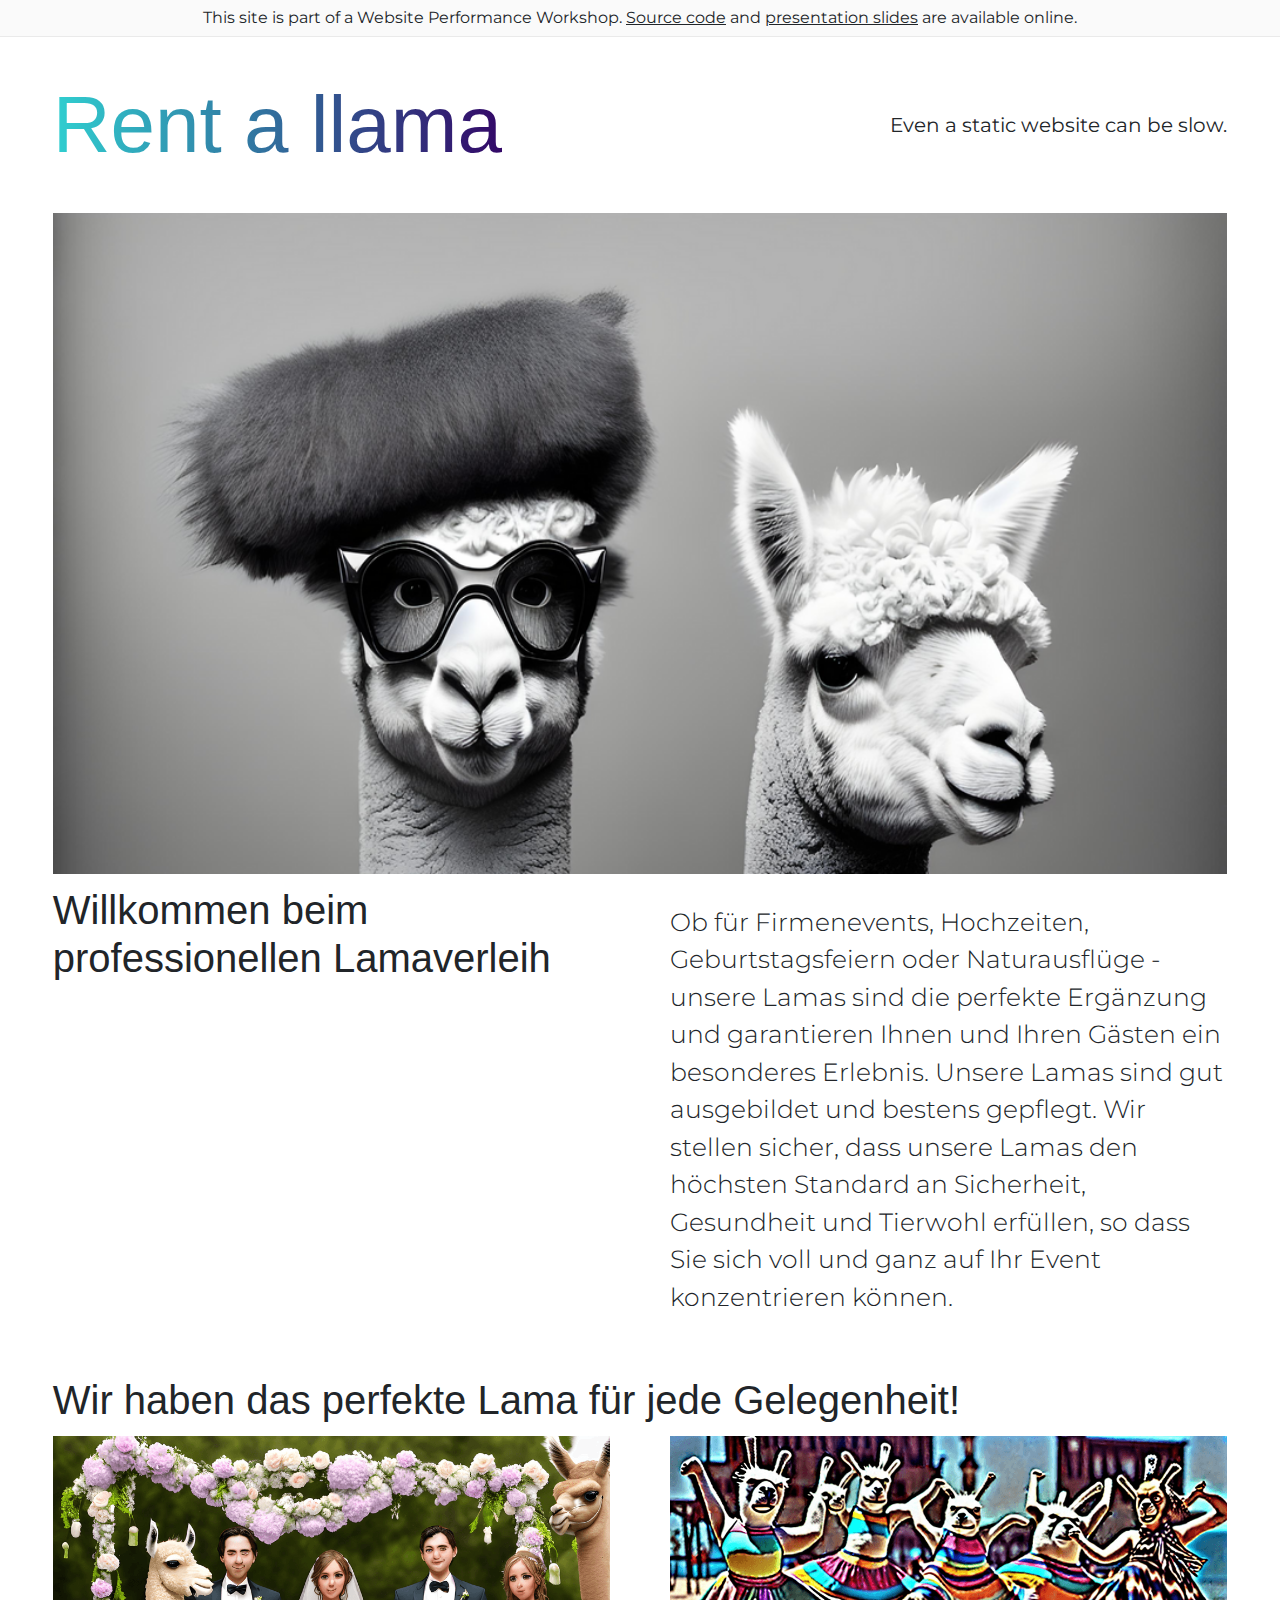
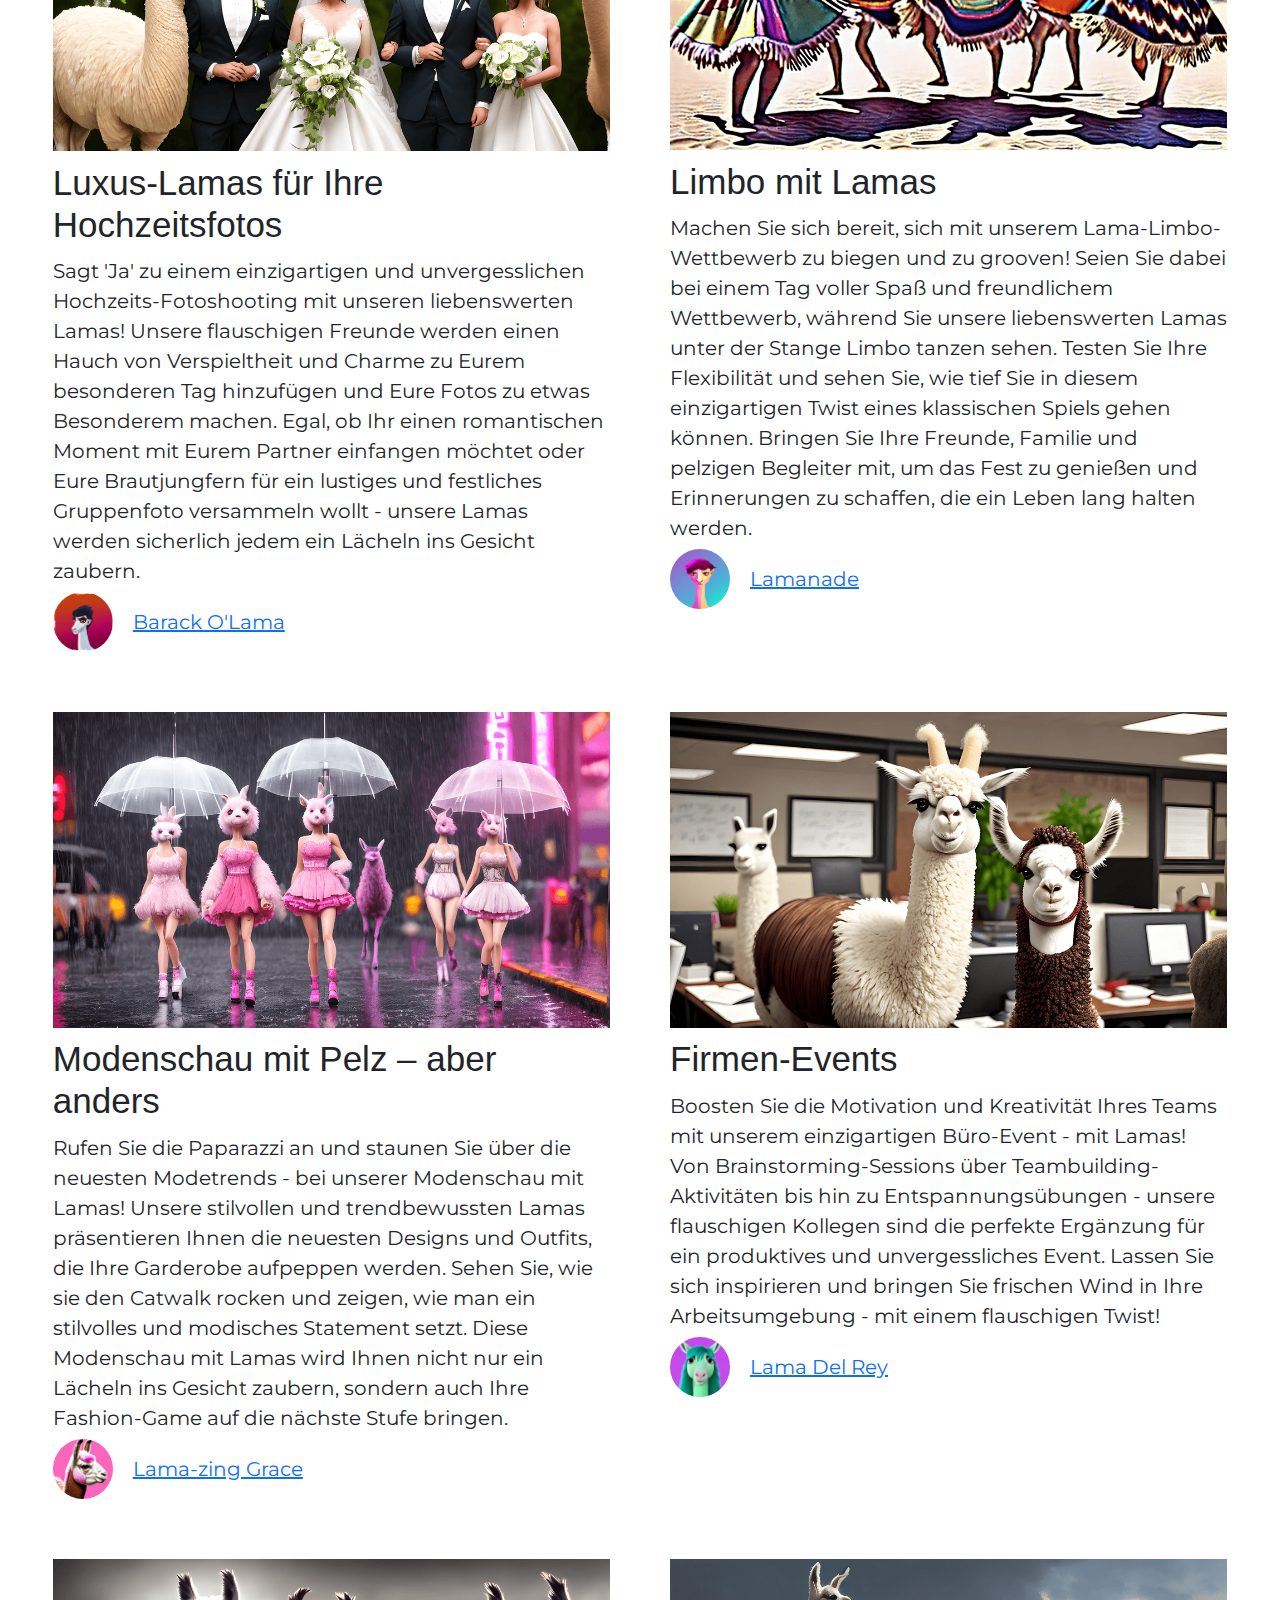
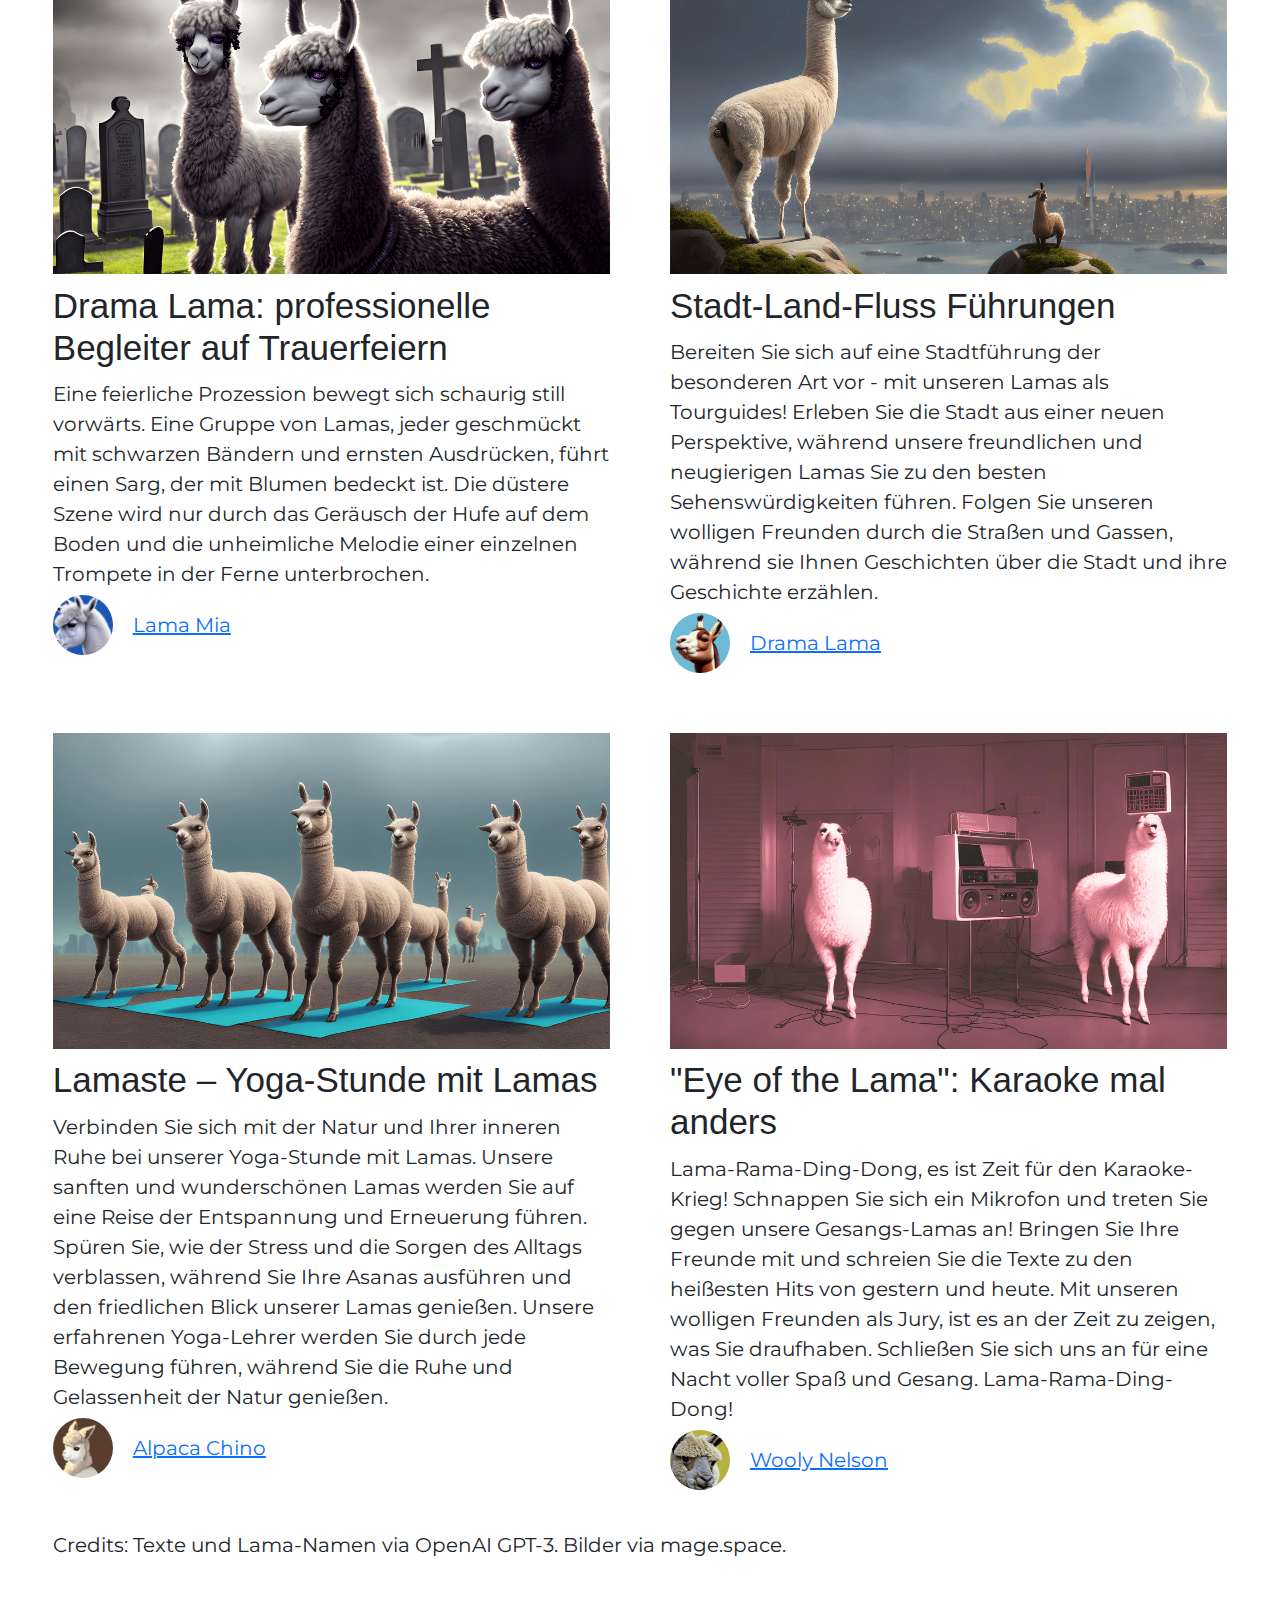
==== commit ecfa29e8: "optimize images" ====
--- a/index.html
+++ b/index.html
@@ -36,7 +36,7 @@
 
         <!-- TODO: Platz freihalten mit aspect-ratio -->
         <!--figure class="hero-figure" alt="Zwei stylische Lamas schauen direkt in die Kamera">
-          <img src="./images_unoptimized/png/hero.png">
+          <img src="./images_optimized/png/hero.png">
         </figure-->
         <div class="lu-container-50-50">
             <div class="heading">
@@ -53,81 +53,81 @@
 
       <div class="lu-container-50-50">
           <article>
-            <img src="./images_unoptimized/png/event-wedding.png" alt="Lamas und Brautpaare">
+            <img src="./images_optimized/png/event-wedding.png" alt="Lamas und Brautpaare">
             <h3>Luxus-Lamas für Ihre Hochzeitsfotos</h3>
             <p>Sagt 'Ja' zu einem einzigartigen und unvergesslichen Hochzeits-Fotoshooting mit unseren liebenswerten Lamas! Unsere flauschigen Freunde werden einen Hauch von Verspieltheit und Charme zu Eurem besonderen Tag hinzufügen und Eure Fotos zu etwas Besonderem machen. Egal, ob Ihr einen romantischen Moment mit Eurem Partner einfangen möchtet oder Eure Brautjungfern für ein lustiges und festliches Gruppenfoto versammeln wollt - unsere Lamas werden sicherlich jedem ein Lächeln ins Gesicht zaubern.</p>
             <a class="avatarlink" href="#llama-one">
-                <img src="./images_unoptimized/png/avatar1.png" alt="Profilfoto von Barack O'Lama">
+                <img src="./images_optimized/png/avatar1.png" alt="Profilfoto von Barack O'Lama">
                 <span>Barack O'Lama</span>
             </a>
           </article>
           
           <article>
-            <img src="./images_unoptimized/png/event-limbo.png" alt="Lamas tanzen in bunten Kleidern">
+            <img src="./images_optimized/png/event-limbo.png" alt="Lamas tanzen in bunten Kleidern">
             <h3>Limbo mit Lamas</h3>
             <p>Machen Sie sich bereit, sich mit unserem Lama-Limbo-Wettbewerb zu biegen und zu grooven! Seien Sie dabei bei einem Tag voller Spaß und freundlichem Wettbewerb, während Sie unsere liebenswerten Lamas unter der Stange Limbo tanzen sehen. Testen Sie Ihre Flexibilität und sehen Sie, wie tief Sie in diesem einzigartigen Twist eines klassischen Spiels gehen können. Bringen Sie Ihre Freunde, Familie und pelzigen Begleiter mit, um das Fest zu genießen und Erinnerungen zu schaffen, die ein Leben lang halten werden.</p>
             <a class="avatarlink" href="#llama-two">
-                <img src="./images_unoptimized/png/avatar2.png" alt="Profilfoto von Lamanade">
+                <img src="./images_optimized/png/avatar2.png" alt="Profilfoto von Lamanade">
                 <span>Lamanade</span>
             </a>
           </article>
           
           <article>
-            <img src="./images_unoptimized/png/event-fashion.png" alt="Lamas auf einer Fashion Show">
+            <img src="./images_optimized/png/event-fashion.png" alt="Lamas auf einer Fashion Show">
             <h3>Modenschau mit Pelz – aber anders</h3>
             <p>Rufen Sie die Paparazzi an und staunen Sie über die neuesten Modetrends - bei unserer Modenschau mit Lamas! Unsere stilvollen und trendbewussten Lamas präsentieren Ihnen die neuesten Designs und Outfits, die Ihre Garderobe aufpeppen werden. Sehen Sie, wie sie den Catwalk rocken und zeigen, wie man ein stilvolles und modisches Statement setzt. Diese Modenschau mit Lamas wird Ihnen nicht nur ein Lächeln ins Gesicht zaubern, sondern auch Ihre Fashion-Game auf die nächste Stufe bringen.</p>
             <a class="avatarlink" href="#llama-three">
-                <img src="./images_unoptimized/png/avatar3.png" alt="Profilfoto von Lama-zing Grace">
+                <img src="./images_optimized/png/avatar3.png" alt="Profilfoto von Lama-zing Grace">
                 <span>Lama-zing Grace</span>
             </a>
           </article>
           
           <article>
-            <img src="./images_unoptimized/png/event-office.png" alt="Lamas im Büro">
+            <img src="./images_optimized/png/event-office.png" alt="Lamas im Büro">
             <h3>Firmen-Events</h3>
             <p>Boosten Sie die Motivation und Kreativität Ihres Teams mit unserem einzigartigen Büro-Event - mit Lamas! Von Brainstorming-Sessions über Teambuilding-Aktivitäten bis hin zu Entspannungsübungen - unsere flauschigen Kollegen sind die perfekte Ergänzung für ein produktives und unvergessliches Event. Lassen Sie sich inspirieren und bringen Sie frischen Wind in Ihre Arbeitsumgebung - mit einem flauschigen Twist!</p>
             <a class="avatarlink" href="#llama-four">
-                <img src="./images_unoptimized/png/avatar4.png" alt="Profilfoto von Lama Del Rey">
+                <img src="./images_optimized/png/avatar4.png" alt="Profilfoto von Lama Del Rey">
                 <span>Lama Del Rey</span>
             </a>
           </article>
           
           <article>
-            <img src="./images_unoptimized/png/event-funeral.png" alt="Lamas auf einer Beerdigung">
+            <img src="./images_optimized/png/event-funeral.png" alt="Lamas auf einer Beerdigung">
             <h3>Drama Lama: professionelle Begleiter auf Trauerfeiern</h3>
             <p>Eine feierliche Prozession bewegt sich schaurig still vorwärts. Eine Gruppe von Lamas, jeder geschmückt mit schwarzen Bändern und ernsten Ausdrücken, führt einen Sarg, der mit Blumen bedeckt ist. Die düstere Szene wird nur durch das Geräusch der Hufe auf dem Boden und die unheimliche Melodie einer einzelnen Trompete in der Ferne unterbrochen.</p>
             <a class="avatarlink" href="#llama-five">
-                <img src="./images_unoptimized/png/avatar5.png" alt="Profilfoto von Lama Mia">
+                <img src="./images_optimized/png/avatar5.png" alt="Profilfoto von Lama Mia">
                 <span>Lama Mia</span>
             </a>
           </article>
           
           <article>
-            <img src="./images_unoptimized/png/event-tour.png" alt="Lamas auf einem Hügel schauen auf eine Stadt">
+            <img src="./images_optimized/png/event-tour.png" alt="Lamas auf einem Hügel schauen auf eine Stadt">
             <h3>Stadt-Land-Fluss Führungen</h3>
             <p>Bereiten Sie sich auf eine Stadtführung der besonderen Art vor - mit unseren Lamas als Tourguides! Erleben Sie die Stadt aus einer neuen Perspektive, während unsere freundlichen und neugierigen Lamas Sie zu den besten Sehenswürdigkeiten führen. Folgen Sie unseren wolligen Freunden durch die Straßen und Gassen, während sie Ihnen Geschichten über die Stadt und ihre Geschichte erzählen.</p>
             <a class="avatarlink" href="#llama-six">
-                <img src="./images_unoptimized/png/avatar6.png" alt="Profilfoto von Drama Lama">
+                <img src="./images_optimized/png/avatar6.png" alt="Profilfoto von Drama Lama">
                 <span>Drama Lama</span>
             </a>
           </article>
           
           <article>
-            <img src="./images_unoptimized/png/event-yoga.png" alt="Lamas machen Yoga">
+            <img src="./images_optimized/png/event-yoga.png" alt="Lamas machen Yoga">
             <h3>Lamaste – Yoga-Stunde mit Lamas</h3>
             <p>Verbinden Sie sich mit der Natur und Ihrer inneren Ruhe bei unserer Yoga-Stunde mit Lamas. Unsere sanften und wunderschönen Lamas werden Sie auf eine Reise der Entspannung und Erneuerung führen. Spüren Sie, wie der Stress und die Sorgen des Alltags verblassen, während Sie Ihre Asanas ausführen und den friedlichen Blick unserer Lamas genießen. Unsere erfahrenen Yoga-Lehrer werden Sie durch jede Bewegung führen, während Sie die Ruhe und Gelassenheit der Natur genießen.</p>
             <a class="avatarlink" href="#llama-seven">
-                <img src="./images_unoptimized/png/avatar7.png" alt="Profilfoto von Alpaca Chino">
+                <img src="./images_optimized/png/avatar7.png" alt="Profilfoto von Alpaca Chino">
                 <span>Alpaca Chino</span>
             </a>
           </article>
           
           <article>
-            <img src="./images_unoptimized/png/event-karaoke.png" alt="Lamas in einem Tonstudio">
+            <img src="./images_optimized/png/event-karaoke.png" alt="Lamas in einem Tonstudio">
             <h3>"Eye of the Lama": Karaoke mal anders</h3>
             <p>Lama-Rama-Ding-Dong, es ist Zeit für den Karaoke-Krieg! Schnappen Sie sich ein Mikrofon und treten Sie gegen unsere Gesangs-Lamas an! Bringen Sie Ihre Freunde mit und schreien Sie die Texte zu den heißesten Hits von gestern und heute. Mit unseren wolligen Freunden als Jury, ist es an der Zeit zu zeigen, was Sie draufhaben. Schließen Sie sich uns an für eine Nacht voller Spaß und Gesang. Lama-Rama-Ding-Dong!</p>
             <a class="avatarlink" href="#llama-eight">
-                <img src="./images_unoptimized/png/avatar8.png" alt="Profilfoto von Wooly Nelson">
+                <img src="./images_optimized/png/avatar8.png" alt="Profilfoto von Wooly Nelson">
                 <span>Wooly Nelson</span>
             </a>
           </article>
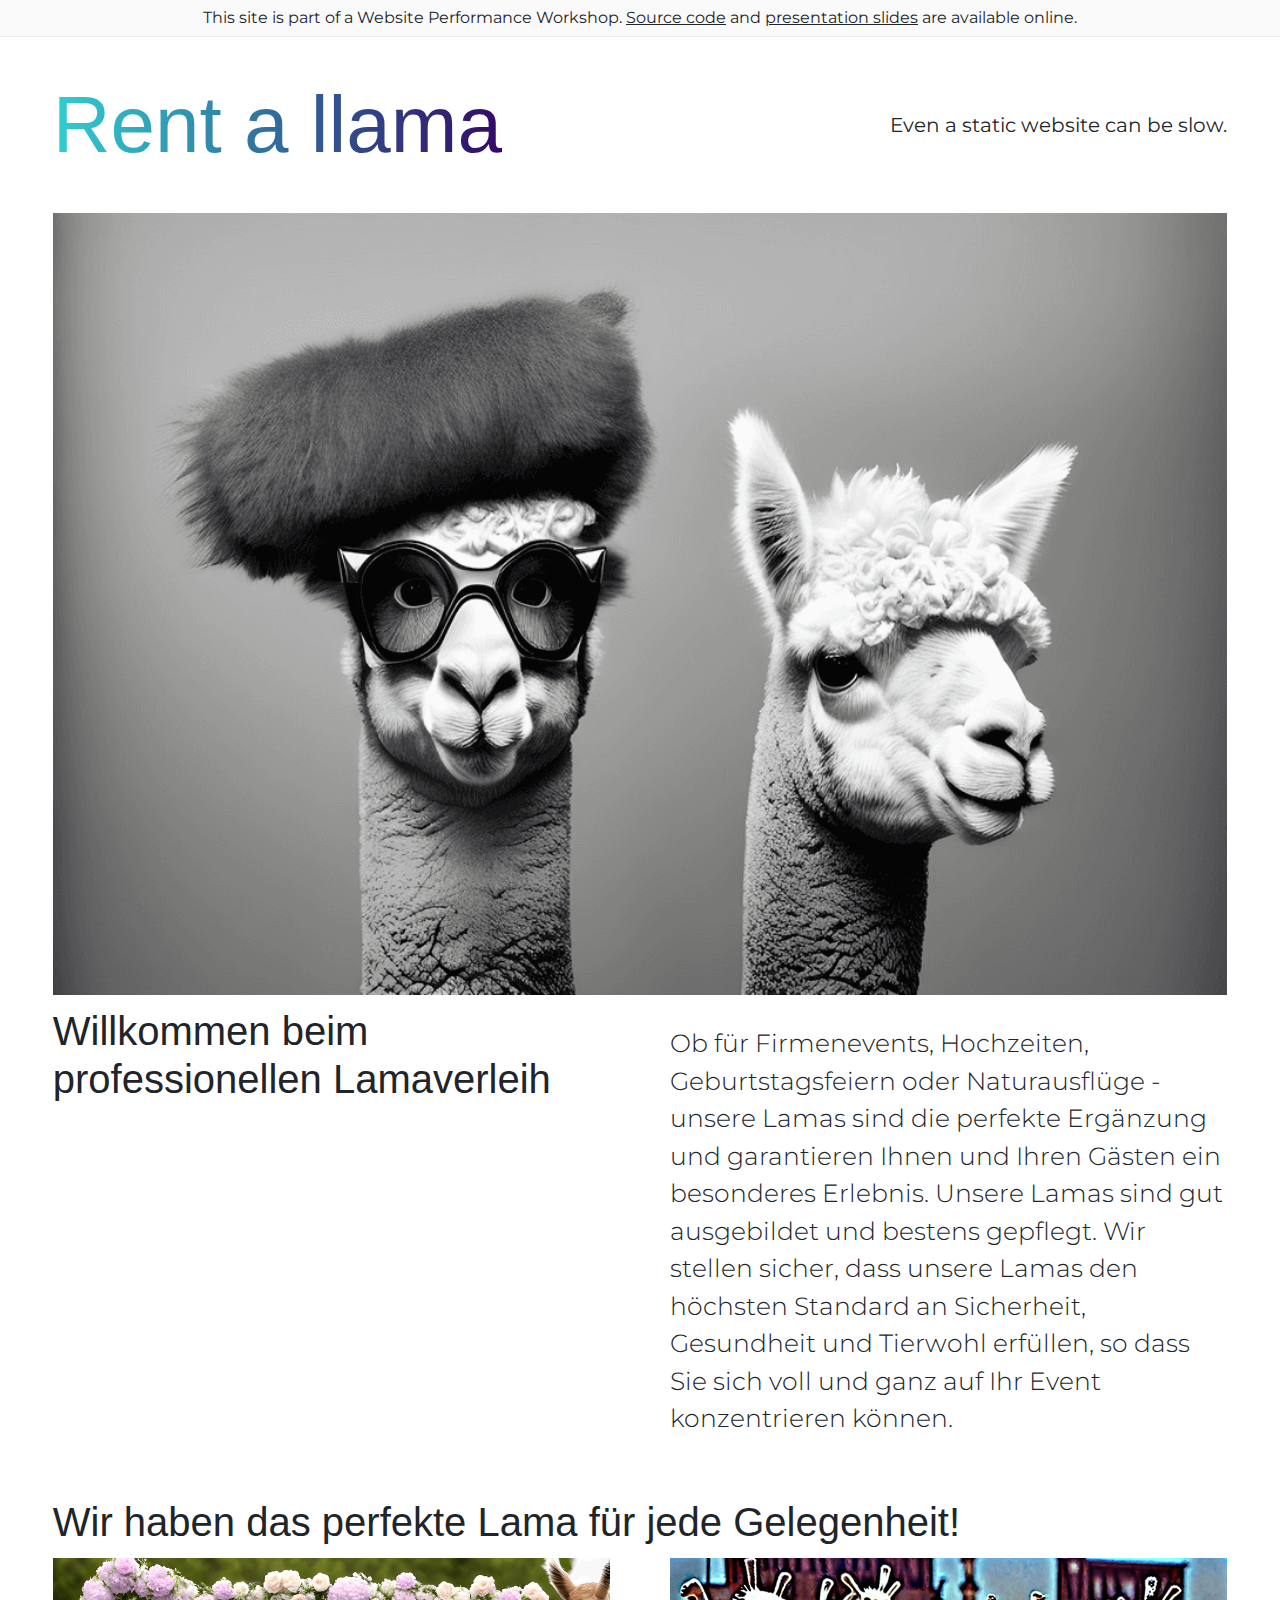
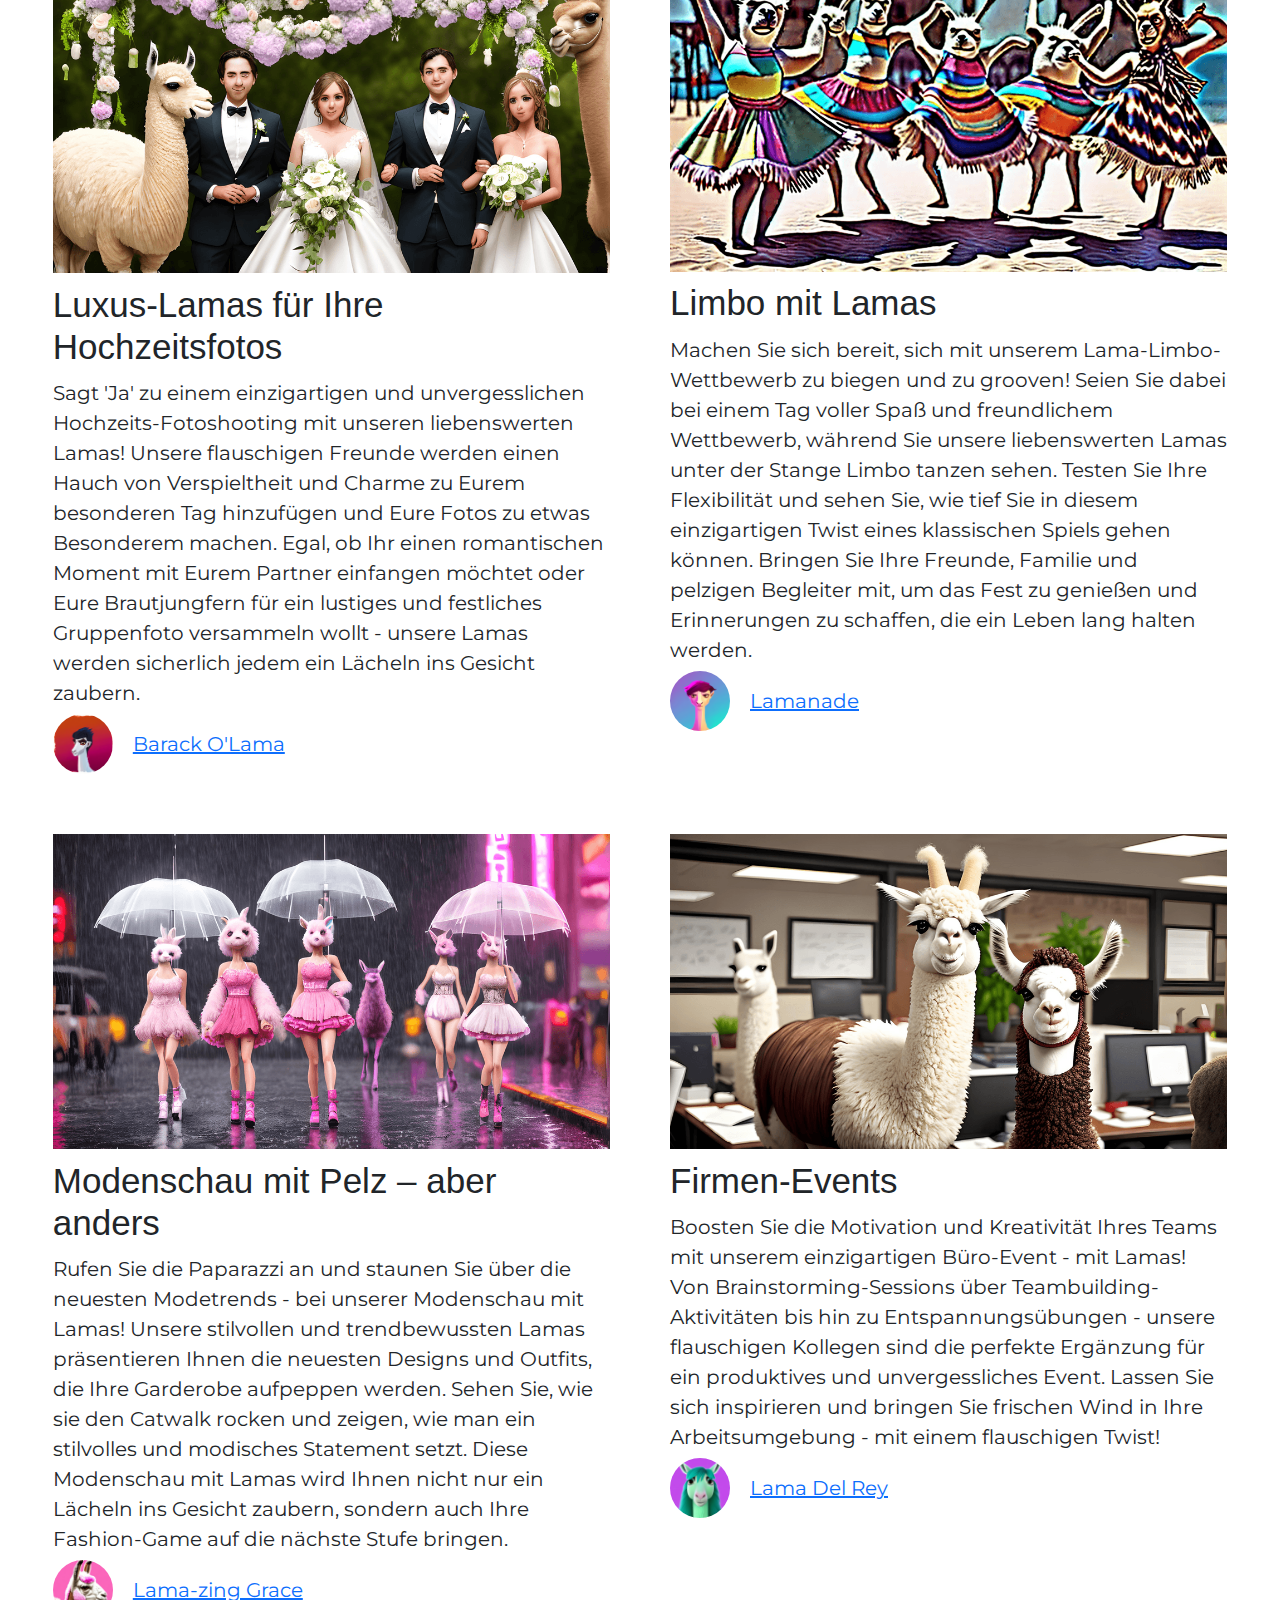
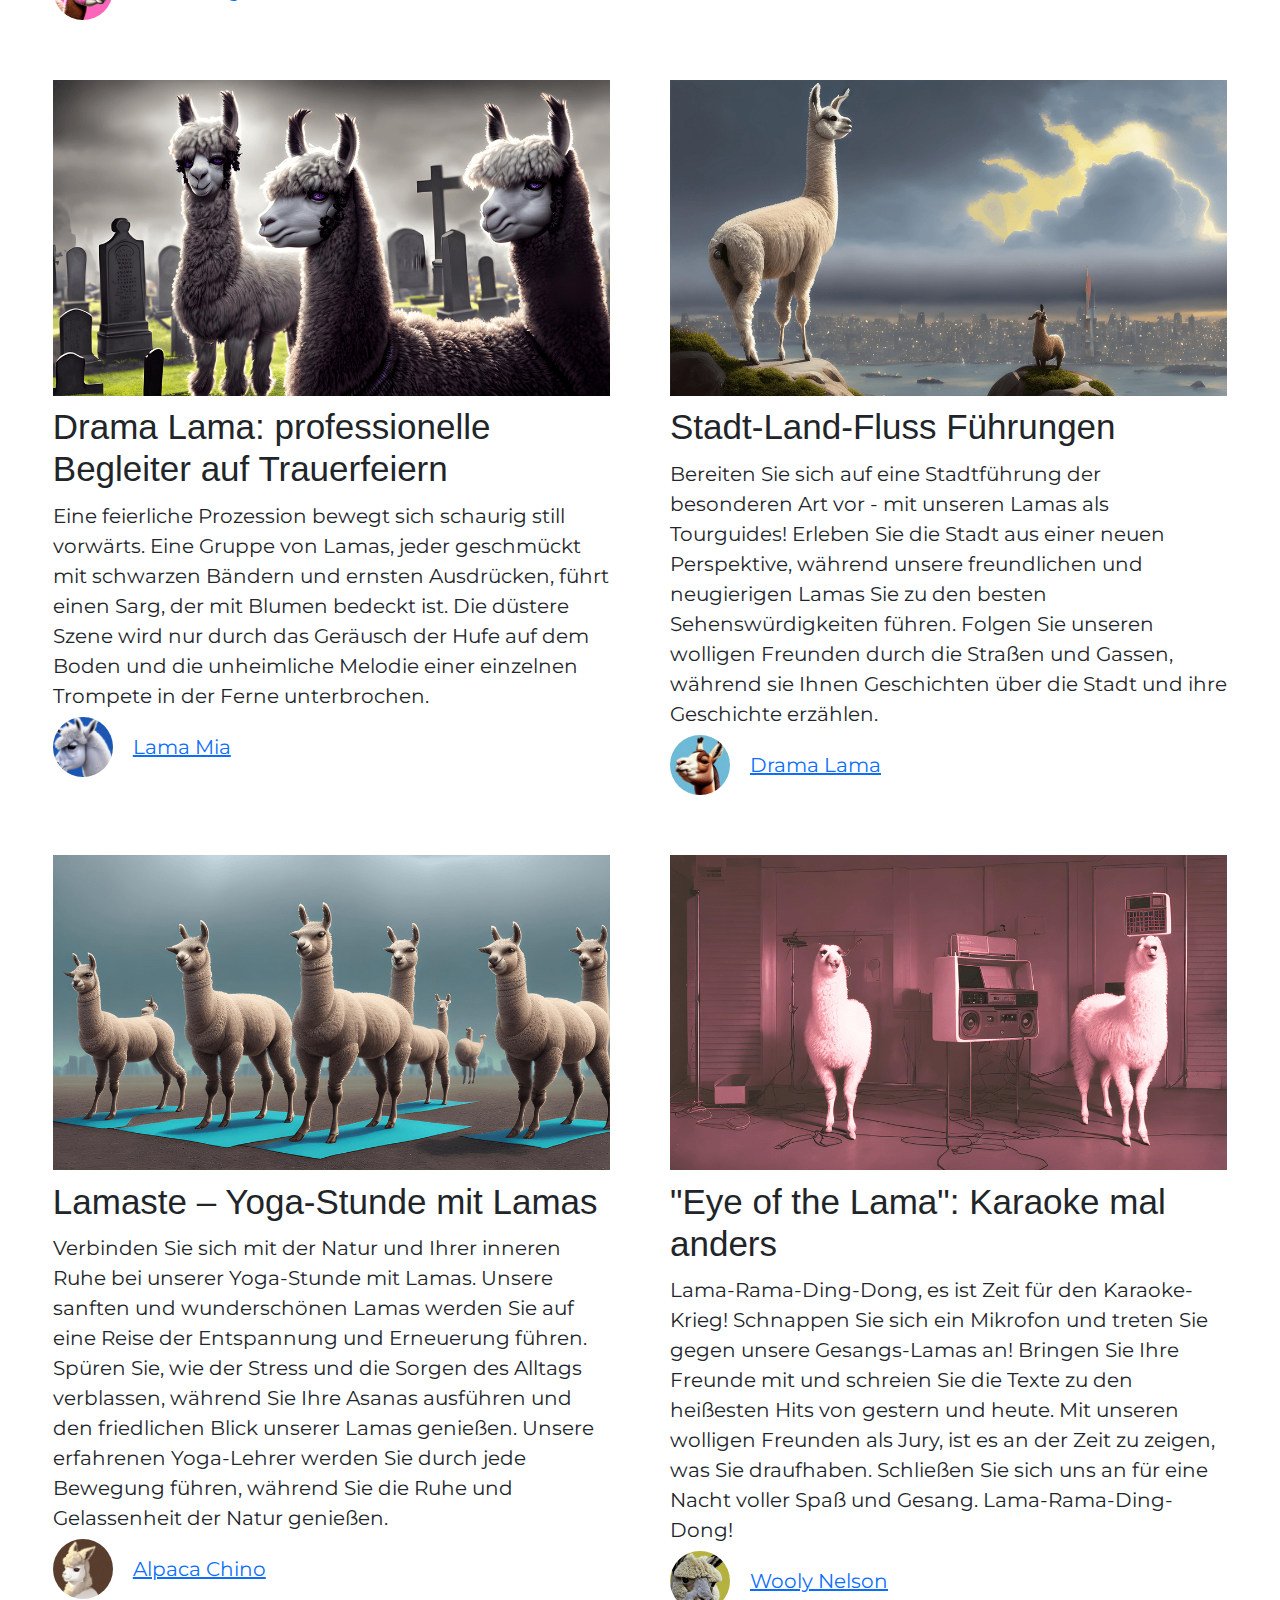
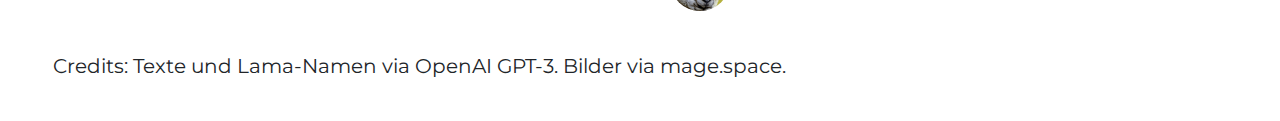
==== commit 09143891: "use figure for hero image" ====
--- a/index.html
+++ b/index.html
@@ -6,8 +6,7 @@
     <meta name="description" content="Willkommen beim professionellen Lamaverleih. Wir haben das perfekte Lama für jede Gelegenheit!">
     <meta name="viewport" content="width=device-width, initial-scale=1">
 
-    <!-- TODO 1: Preload the Hero Image -->
-    <!--link rel="preload" as="image" href="/images_optimized/png/hero.png" -->
+    <!--link rel="preload" as="image" href="/images_optimized/png/hero.png"-->
 
     <!-- TODO 2: Preconnect/Preload The Web Font -->
     <!--link rel="preload" as="font" href="/fonts/Montserrat-Regular.woff2" crossorigin-->
@@ -30,14 +29,10 @@
 
   <main>
     <section class="lead">
-        <!-- TODO 0: Optimize Images -->
-        <!-- TODO 1: CSS-Bild ankündigen mit link rel=preload -->
-        <div class="hero-image"></div>
-
-        <!-- TODO: Platz freihalten mit aspect-ratio -->
-        <!--figure class="hero-figure" alt="Zwei stylische Lamas schauen direkt in die Kamera">
+        
+        <figure class="hero-figure" alt="Zwei stylische Lamas schauen direkt in die Kamera">
           <img src="./images_optimized/png/hero.png">
-        </figure-->
+        </figure>
         <div class="lu-container-50-50">
             <div class="heading">
               <h2>Willkommen beim professionellen Lamaverleih</h2>
--- a/css/styles-large.css
+++ b/css/styles-large.css
@@ -130,7 +130,7 @@
 }
 
 .hero-image {
-  background-image: url('/images_unoptimized/png/hero.png');
+  background-image: url('/images_optimized/png/hero.png');
   background-size: cover;
   padding-bottom: 56.25%;
 }
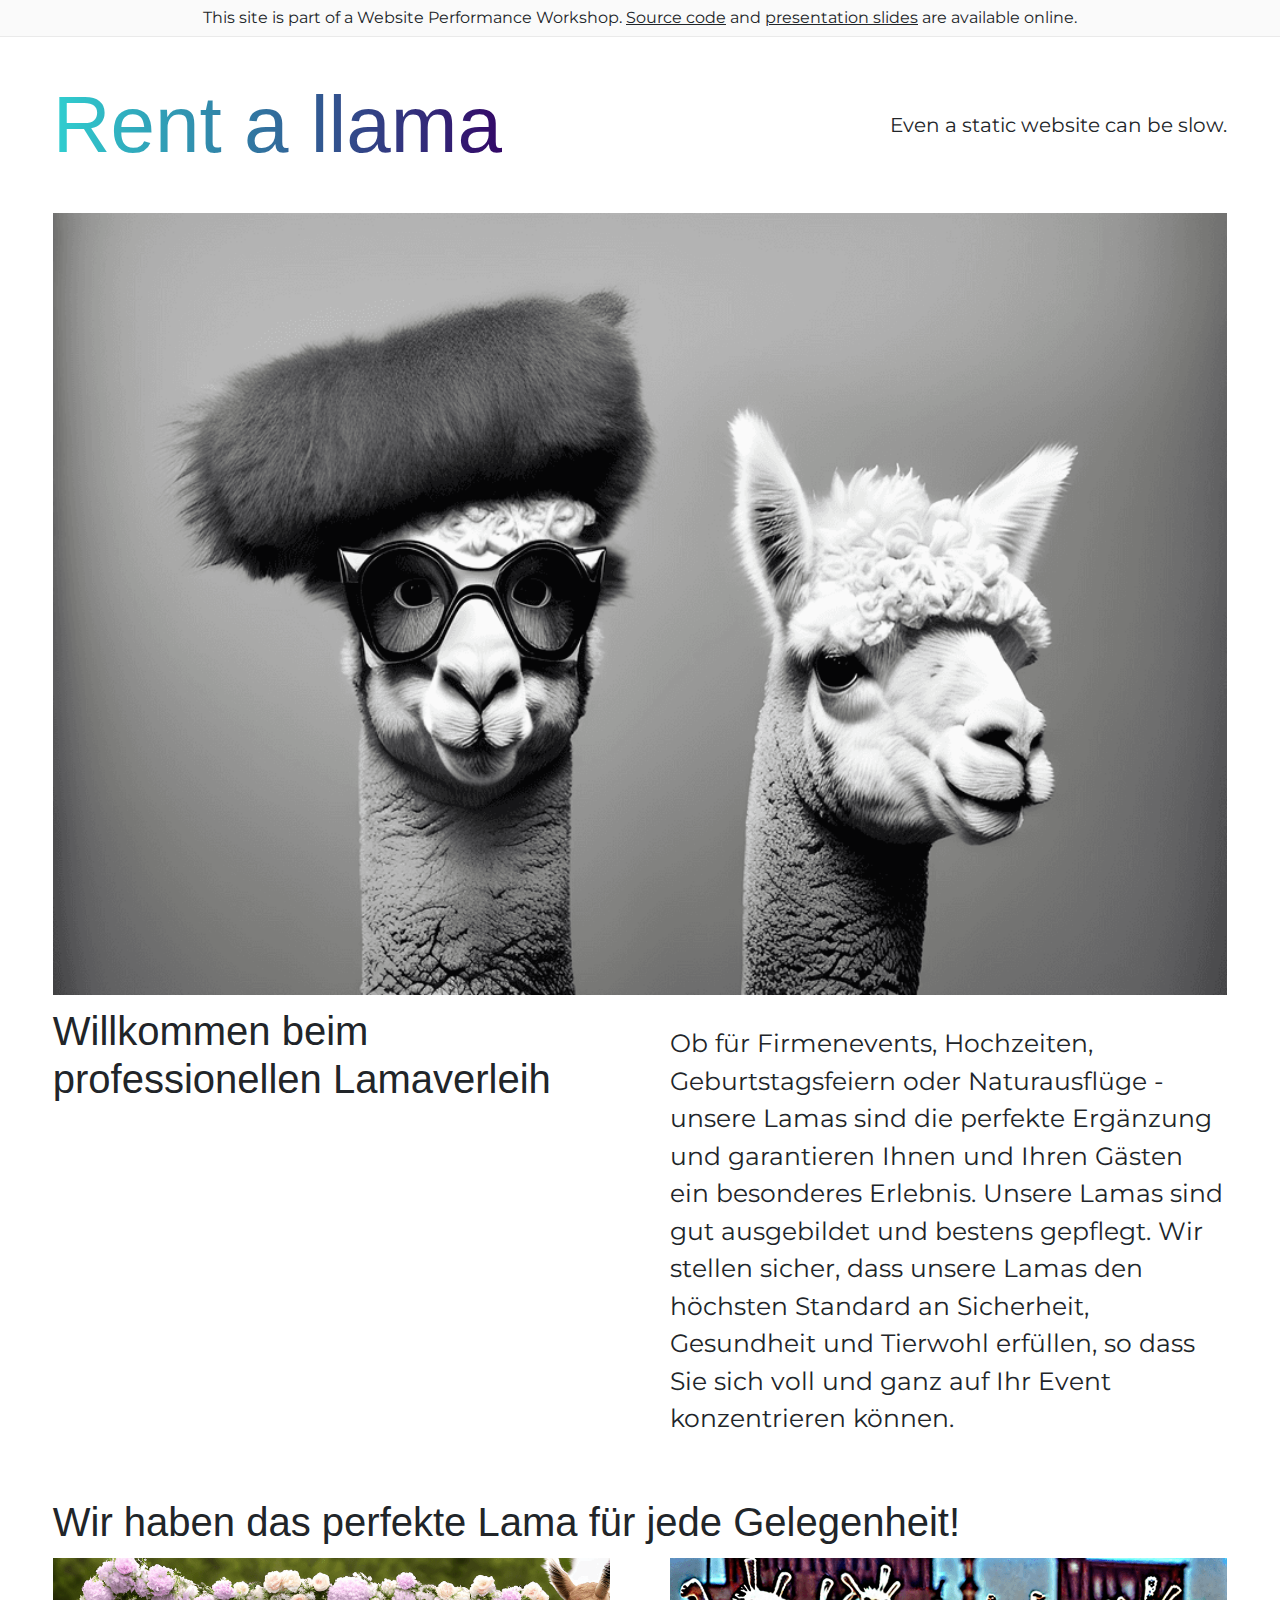
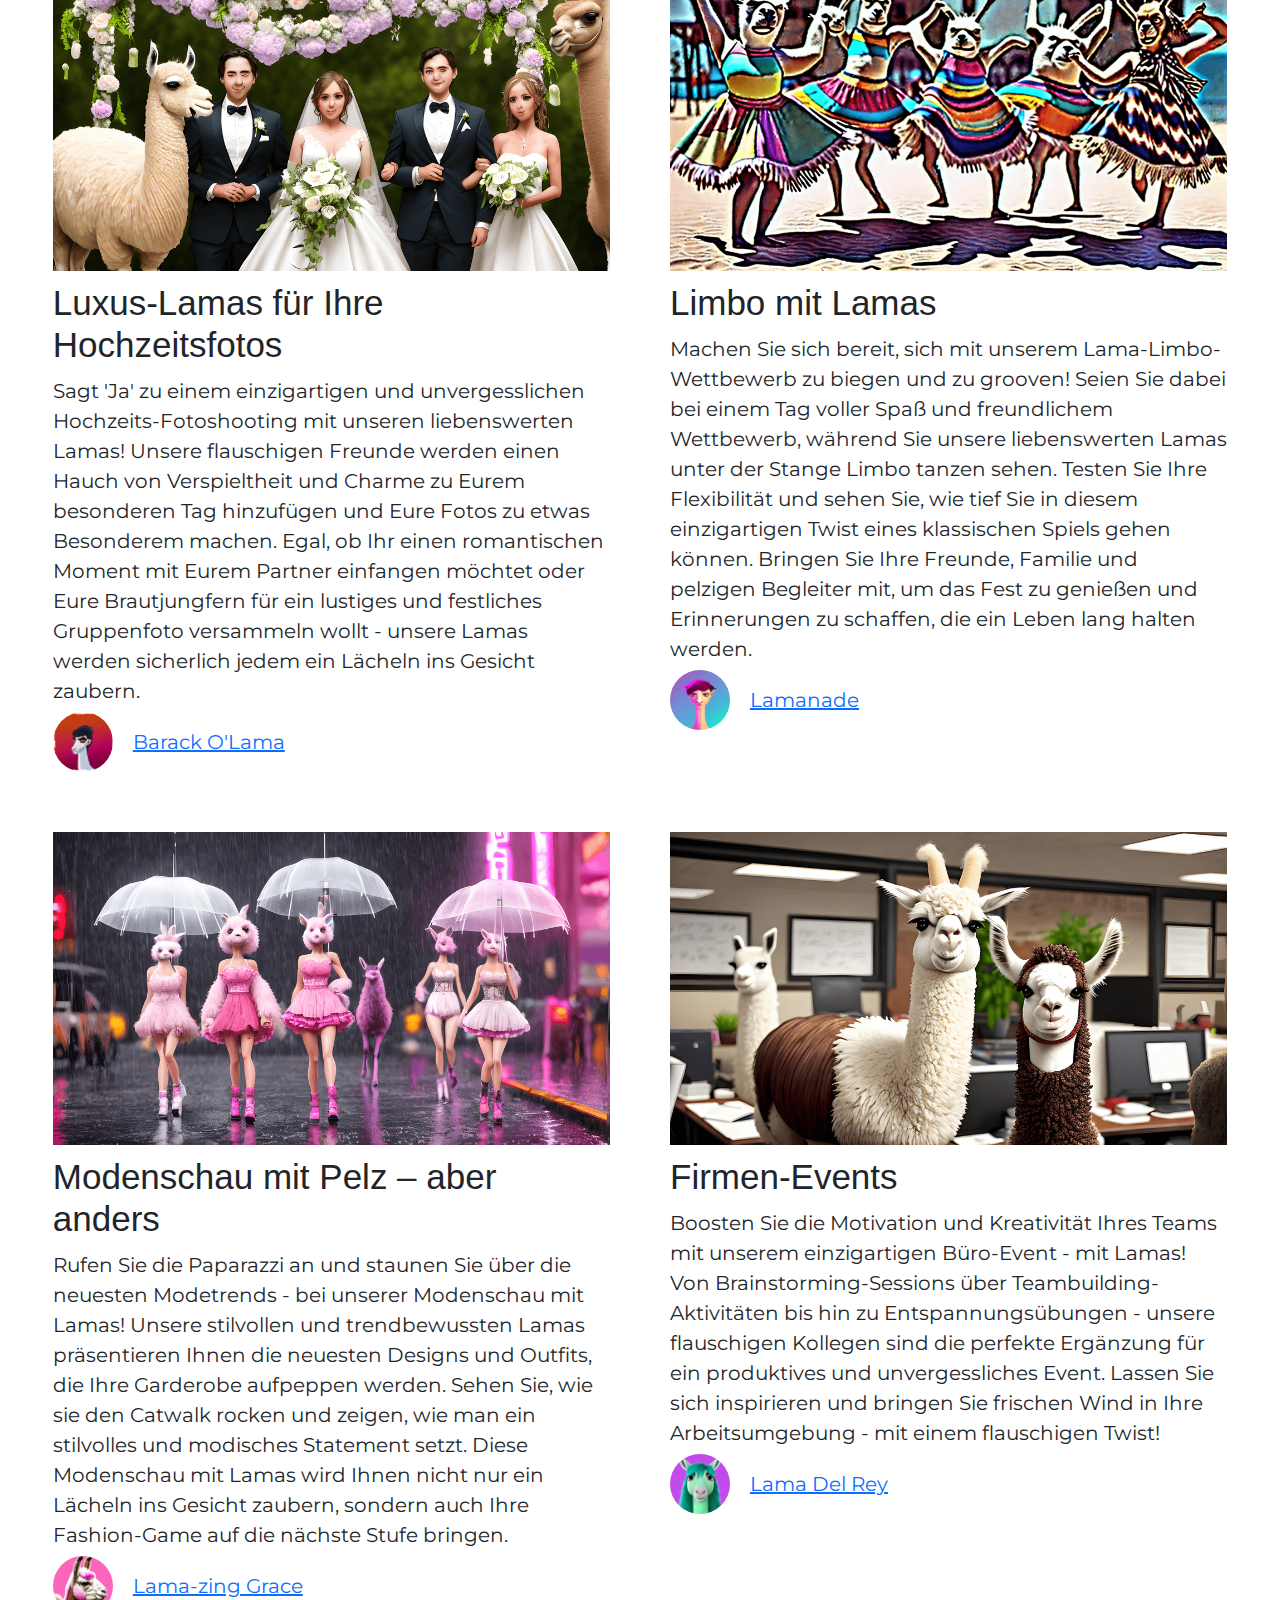
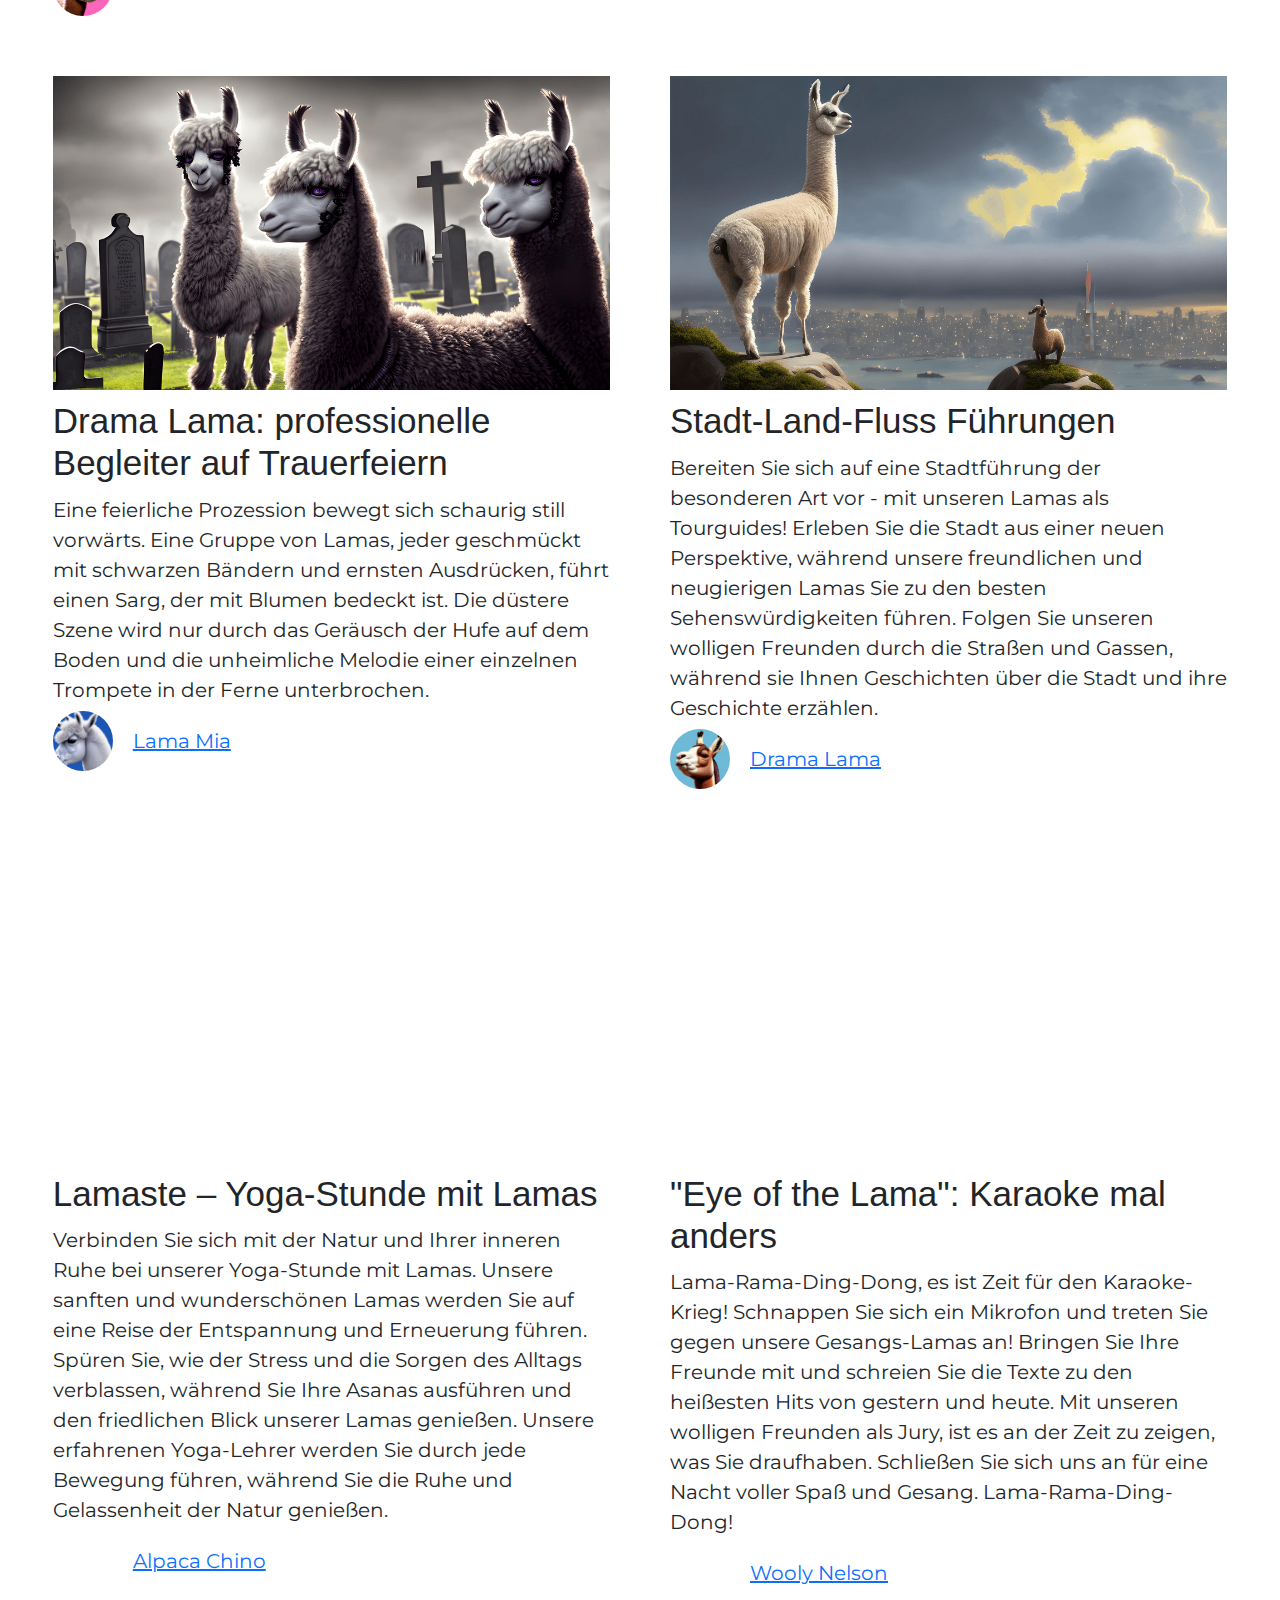
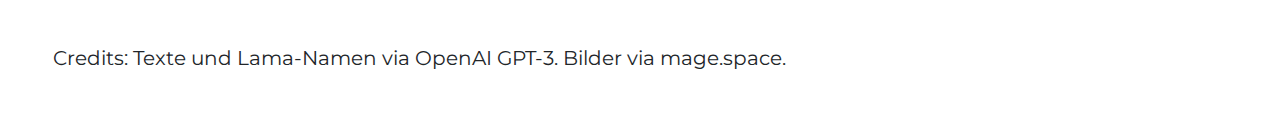
==== commit ae127d4d: "use locally hosted font" ====
--- a/index.html
+++ b/index.html
@@ -8,8 +8,7 @@
 
     <!--link rel="preload" as="image" href="/images_optimized/png/hero.png"-->
 
-    <!-- TODO 2: Preconnect/Preload The Web Font -->
-    <!--link rel="preload" as="font" href="/fonts/Montserrat-Regular.woff2" crossorigin-->
+    <link rel="preload" as="font" href="/fonts/Montserrat-Regular.woff2" crossorigin>
 
     <link rel="stylesheet" href="css/normalize.css">
     <link rel="stylesheet" href="css/styles-large.css">
@@ -29,9 +28,9 @@
 
   <main>
     <section class="lead">
-        
+
         <figure class="hero-figure" alt="Zwei stylische Lamas schauen direkt in die Kamera">
-          <img src="./images_optimized/png/hero.png">
+          <img loading="lazy" src="./images_optimized/png/hero.png">
         </figure>
         <div class="lu-container-50-50">
             <div class="heading">
@@ -48,81 +47,81 @@
 
       <div class="lu-container-50-50">
           <article>
-            <img src="./images_optimized/png/event-wedding.png" alt="Lamas und Brautpaare">
+            <img loading="lazy" src="./images_optimized/png/event-wedding.png" alt="Lamas und Brautpaare">
             <h3>Luxus-Lamas für Ihre Hochzeitsfotos</h3>
             <p>Sagt 'Ja' zu einem einzigartigen und unvergesslichen Hochzeits-Fotoshooting mit unseren liebenswerten Lamas! Unsere flauschigen Freunde werden einen Hauch von Verspieltheit und Charme zu Eurem besonderen Tag hinzufügen und Eure Fotos zu etwas Besonderem machen. Egal, ob Ihr einen romantischen Moment mit Eurem Partner einfangen möchtet oder Eure Brautjungfern für ein lustiges und festliches Gruppenfoto versammeln wollt - unsere Lamas werden sicherlich jedem ein Lächeln ins Gesicht zaubern.</p>
             <a class="avatarlink" href="#llama-one">
-                <img src="./images_optimized/png/avatar1.png" alt="Profilfoto von Barack O'Lama">
+                <img loading="lazy" src="./images_optimized/png/avatar1.png" alt="Profilfoto von Barack O'Lama">
                 <span>Barack O'Lama</span>
             </a>
           </article>
           
           <article>
-            <img src="./images_optimized/png/event-limbo.png" alt="Lamas tanzen in bunten Kleidern">
+            <img loading="lazy" src="./images_optimized/png/event-limbo.png" alt="Lamas tanzen in bunten Kleidern">
             <h3>Limbo mit Lamas</h3>
             <p>Machen Sie sich bereit, sich mit unserem Lama-Limbo-Wettbewerb zu biegen und zu grooven! Seien Sie dabei bei einem Tag voller Spaß und freundlichem Wettbewerb, während Sie unsere liebenswerten Lamas unter der Stange Limbo tanzen sehen. Testen Sie Ihre Flexibilität und sehen Sie, wie tief Sie in diesem einzigartigen Twist eines klassischen Spiels gehen können. Bringen Sie Ihre Freunde, Familie und pelzigen Begleiter mit, um das Fest zu genießen und Erinnerungen zu schaffen, die ein Leben lang halten werden.</p>
             <a class="avatarlink" href="#llama-two">
-                <img src="./images_optimized/png/avatar2.png" alt="Profilfoto von Lamanade">
+                <img loading="lazy" src="./images_optimized/png/avatar2.png" alt="Profilfoto von Lamanade">
                 <span>Lamanade</span>
             </a>
           </article>
           
           <article>
-            <img src="./images_optimized/png/event-fashion.png" alt="Lamas auf einer Fashion Show">
+            <img loading="lazy" src="./images_optimized/png/event-fashion.png" alt="Lamas auf einer Fashion Show">
             <h3>Modenschau mit Pelz – aber anders</h3>
             <p>Rufen Sie die Paparazzi an und staunen Sie über die neuesten Modetrends - bei unserer Modenschau mit Lamas! Unsere stilvollen und trendbewussten Lamas präsentieren Ihnen die neuesten Designs und Outfits, die Ihre Garderobe aufpeppen werden. Sehen Sie, wie sie den Catwalk rocken und zeigen, wie man ein stilvolles und modisches Statement setzt. Diese Modenschau mit Lamas wird Ihnen nicht nur ein Lächeln ins Gesicht zaubern, sondern auch Ihre Fashion-Game auf die nächste Stufe bringen.</p>
             <a class="avatarlink" href="#llama-three">
-                <img src="./images_optimized/png/avatar3.png" alt="Profilfoto von Lama-zing Grace">
+                <img loading="lazy" src="./images_optimized/png/avatar3.png" alt="Profilfoto von Lama-zing Grace">
                 <span>Lama-zing Grace</span>
             </a>
           </article>
           
           <article>
-            <img src="./images_optimized/png/event-office.png" alt="Lamas im Büro">
+            <img loading="lazy" src="./images_optimized/png/event-office.png" alt="Lamas im Büro">
             <h3>Firmen-Events</h3>
             <p>Boosten Sie die Motivation und Kreativität Ihres Teams mit unserem einzigartigen Büro-Event - mit Lamas! Von Brainstorming-Sessions über Teambuilding-Aktivitäten bis hin zu Entspannungsübungen - unsere flauschigen Kollegen sind die perfekte Ergänzung für ein produktives und unvergessliches Event. Lassen Sie sich inspirieren und bringen Sie frischen Wind in Ihre Arbeitsumgebung - mit einem flauschigen Twist!</p>
             <a class="avatarlink" href="#llama-four">
-                <img src="./images_optimized/png/avatar4.png" alt="Profilfoto von Lama Del Rey">
+                <img loading="lazy" src="./images_optimized/png/avatar4.png" alt="Profilfoto von Lama Del Rey">
                 <span>Lama Del Rey</span>
             </a>
           </article>
           
           <article>
-            <img src="./images_optimized/png/event-funeral.png" alt="Lamas auf einer Beerdigung">
+            <img loading="lazy" src="./images_optimized/png/event-funeral.png" alt="Lamas auf einer Beerdigung">
             <h3>Drama Lama: professionelle Begleiter auf Trauerfeiern</h3>
             <p>Eine feierliche Prozession bewegt sich schaurig still vorwärts. Eine Gruppe von Lamas, jeder geschmückt mit schwarzen Bändern und ernsten Ausdrücken, führt einen Sarg, der mit Blumen bedeckt ist. Die düstere Szene wird nur durch das Geräusch der Hufe auf dem Boden und die unheimliche Melodie einer einzelnen Trompete in der Ferne unterbrochen.</p>
             <a class="avatarlink" href="#llama-five">
-                <img src="./images_optimized/png/avatar5.png" alt="Profilfoto von Lama Mia">
+                <img loading="lazy" src="./images_optimized/png/avatar5.png" alt="Profilfoto von Lama Mia">
                 <span>Lama Mia</span>
             </a>
           </article>
           
           <article>
-            <img src="./images_optimized/png/event-tour.png" alt="Lamas auf einem Hügel schauen auf eine Stadt">
+            <img loading="lazy" src="./images_optimized/png/event-tour.png" alt="Lamas auf einem Hügel schauen auf eine Stadt">
             <h3>Stadt-Land-Fluss Führungen</h3>
             <p>Bereiten Sie sich auf eine Stadtführung der besonderen Art vor - mit unseren Lamas als Tourguides! Erleben Sie die Stadt aus einer neuen Perspektive, während unsere freundlichen und neugierigen Lamas Sie zu den besten Sehenswürdigkeiten führen. Folgen Sie unseren wolligen Freunden durch die Straßen und Gassen, während sie Ihnen Geschichten über die Stadt und ihre Geschichte erzählen.</p>
             <a class="avatarlink" href="#llama-six">
-                <img src="./images_optimized/png/avatar6.png" alt="Profilfoto von Drama Lama">
+                <img loading="lazy" src="./images_optimized/png/avatar6.png" alt="Profilfoto von Drama Lama">
                 <span>Drama Lama</span>
             </a>
           </article>
           
           <article>
-            <img src="./images_optimized/png/event-yoga.png" alt="Lamas machen Yoga">
+            <img loading="lazy" src="./images_optimized/png/event-yoga.png" alt="Lamas machen Yoga">
             <h3>Lamaste – Yoga-Stunde mit Lamas</h3>
             <p>Verbinden Sie sich mit der Natur und Ihrer inneren Ruhe bei unserer Yoga-Stunde mit Lamas. Unsere sanften und wunderschönen Lamas werden Sie auf eine Reise der Entspannung und Erneuerung führen. Spüren Sie, wie der Stress und die Sorgen des Alltags verblassen, während Sie Ihre Asanas ausführen und den friedlichen Blick unserer Lamas genießen. Unsere erfahrenen Yoga-Lehrer werden Sie durch jede Bewegung führen, während Sie die Ruhe und Gelassenheit der Natur genießen.</p>
             <a class="avatarlink" href="#llama-seven">
-                <img src="./images_optimized/png/avatar7.png" alt="Profilfoto von Alpaca Chino">
+                <img loading="lazy" src="./images_optimized/png/avatar7.png" alt="Profilfoto von Alpaca Chino">
                 <span>Alpaca Chino</span>
             </a>
           </article>
           
           <article>
-            <img src="./images_optimized/png/event-karaoke.png" alt="Lamas in einem Tonstudio">
+            <img loading="lazy" src="./images_optimized/png/event-karaoke.png" alt="Lamas in einem Tonstudio">
             <h3>"Eye of the Lama": Karaoke mal anders</h3>
             <p>Lama-Rama-Ding-Dong, es ist Zeit für den Karaoke-Krieg! Schnappen Sie sich ein Mikrofon und treten Sie gegen unsere Gesangs-Lamas an! Bringen Sie Ihre Freunde mit und schreien Sie die Texte zu den heißesten Hits von gestern und heute. Mit unseren wolligen Freunden als Jury, ist es an der Zeit zu zeigen, was Sie draufhaben. Schließen Sie sich uns an für eine Nacht voller Spaß und Gesang. Lama-Rama-Ding-Dong!</p>
             <a class="avatarlink" href="#llama-eight">
-                <img src="./images_optimized/png/avatar8.png" alt="Profilfoto von Wooly Nelson">
+                <img loading="lazy" src="./images_optimized/png/avatar8.png" alt="Profilfoto von Wooly Nelson">
                 <span>Wooly Nelson</span>
             </a>
           </article>
--- a/css/styles-large.css
+++ b/css/styles-large.css
@@ -1,11 +1,4 @@
 @charset "UTF-8";
-
-/* ********************************************************
-   Google Font (muss vor weiteren Definitionen stehen!)
-   ***************************************************** */
-
-@import url('https://fonts.googleapis.com/css2?family=Montserrat&display=block');
-
 
 /* ********************************************************
    Bootstrap als Fuellmaterial, um eine große langsame 
@@ -53,7 +46,7 @@
 
 body {
   /* TODO: Genutzte Webfont ändern */
-  font-family: 'Montserrat', sans-serif;
+  font-family: 'MontserratLocal', sans-serif;
   /*font-family: 'MontserratLocal', sans-serif;*/
   /*font-family: "MySlowWebfont", sans-serif;*/
 }
@@ -136,15 +129,15 @@
 }
 
 .hero-figure {
-  /* aspect-ratio: 16/9; */
+  aspect-ratio: 16/9;
 }
 
 .teasers img {
-  /* aspect-ratio: 16/9; */
+  aspect-ratio: 16/9;
 }
 
 .teasers .avatarlink img {
-  /* aspect-ratio: 1; */
+  aspect-ratio: 1;
 }
 
 h2,
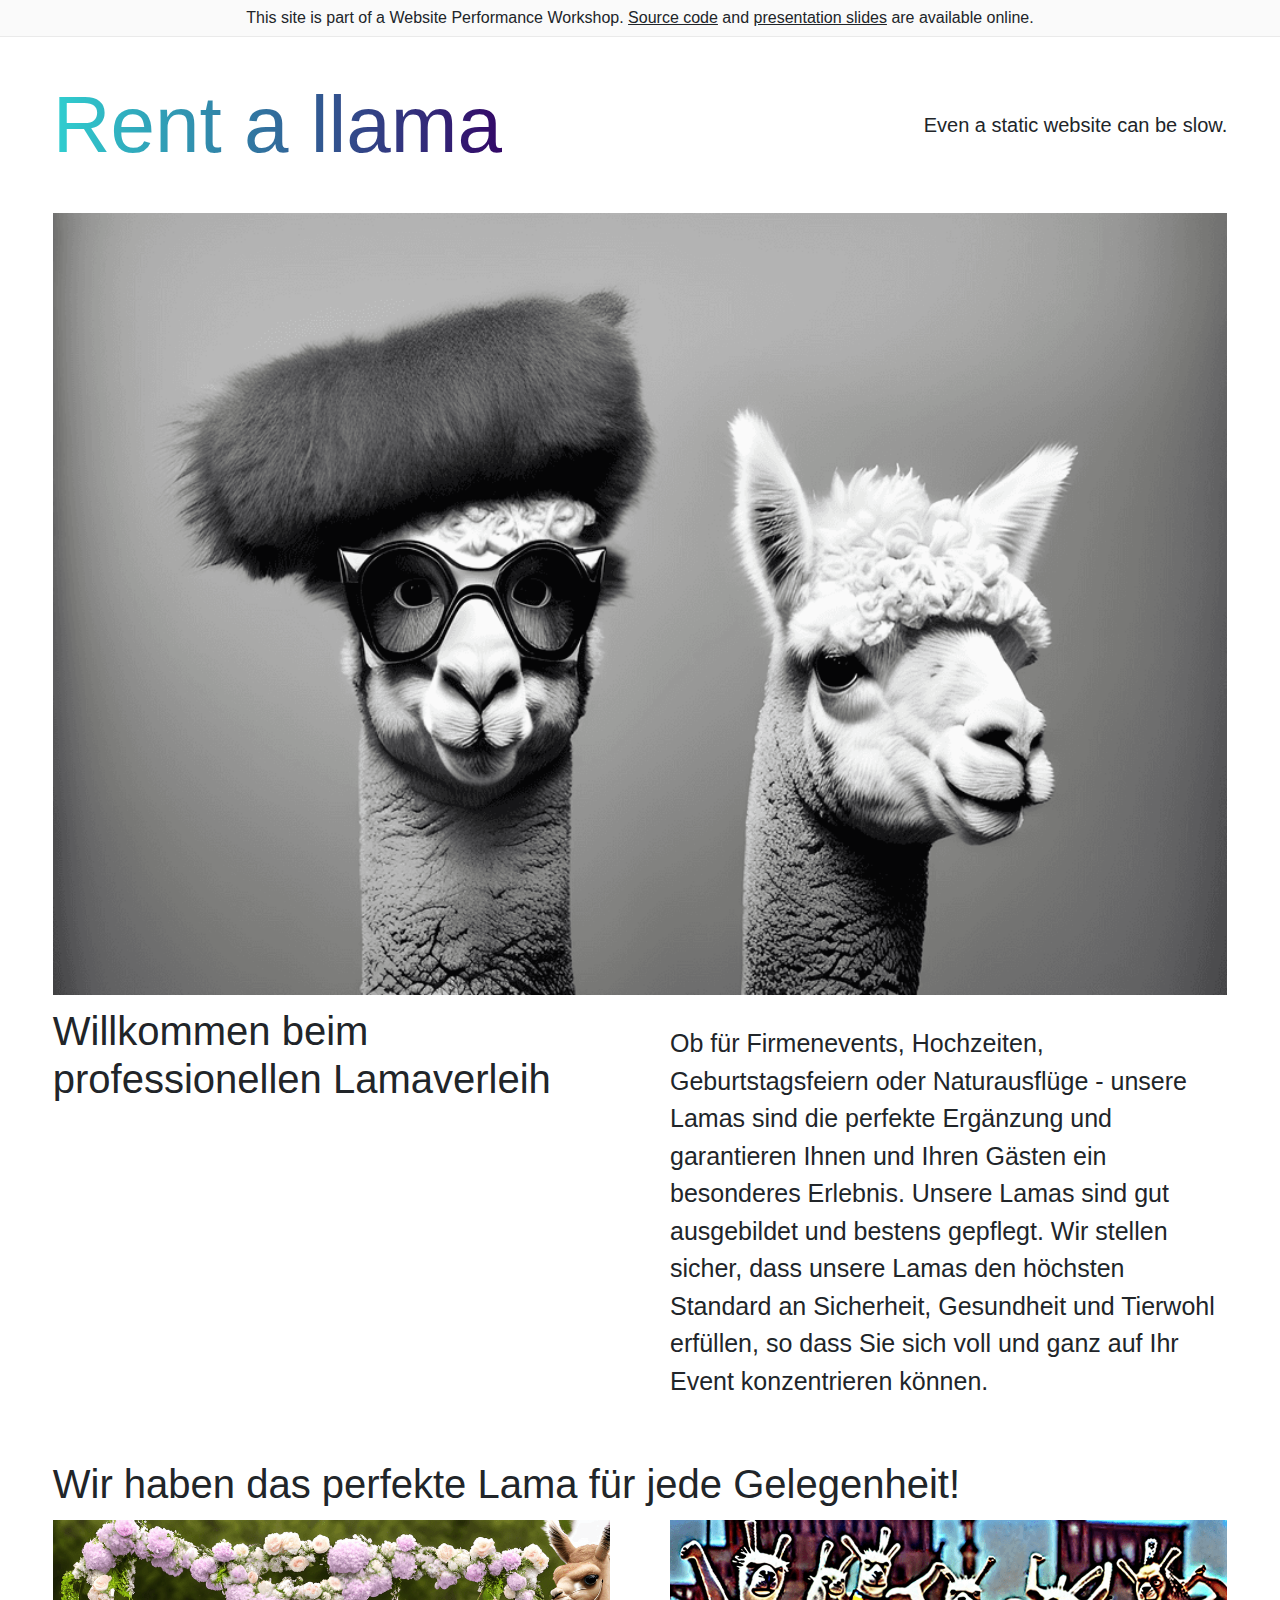
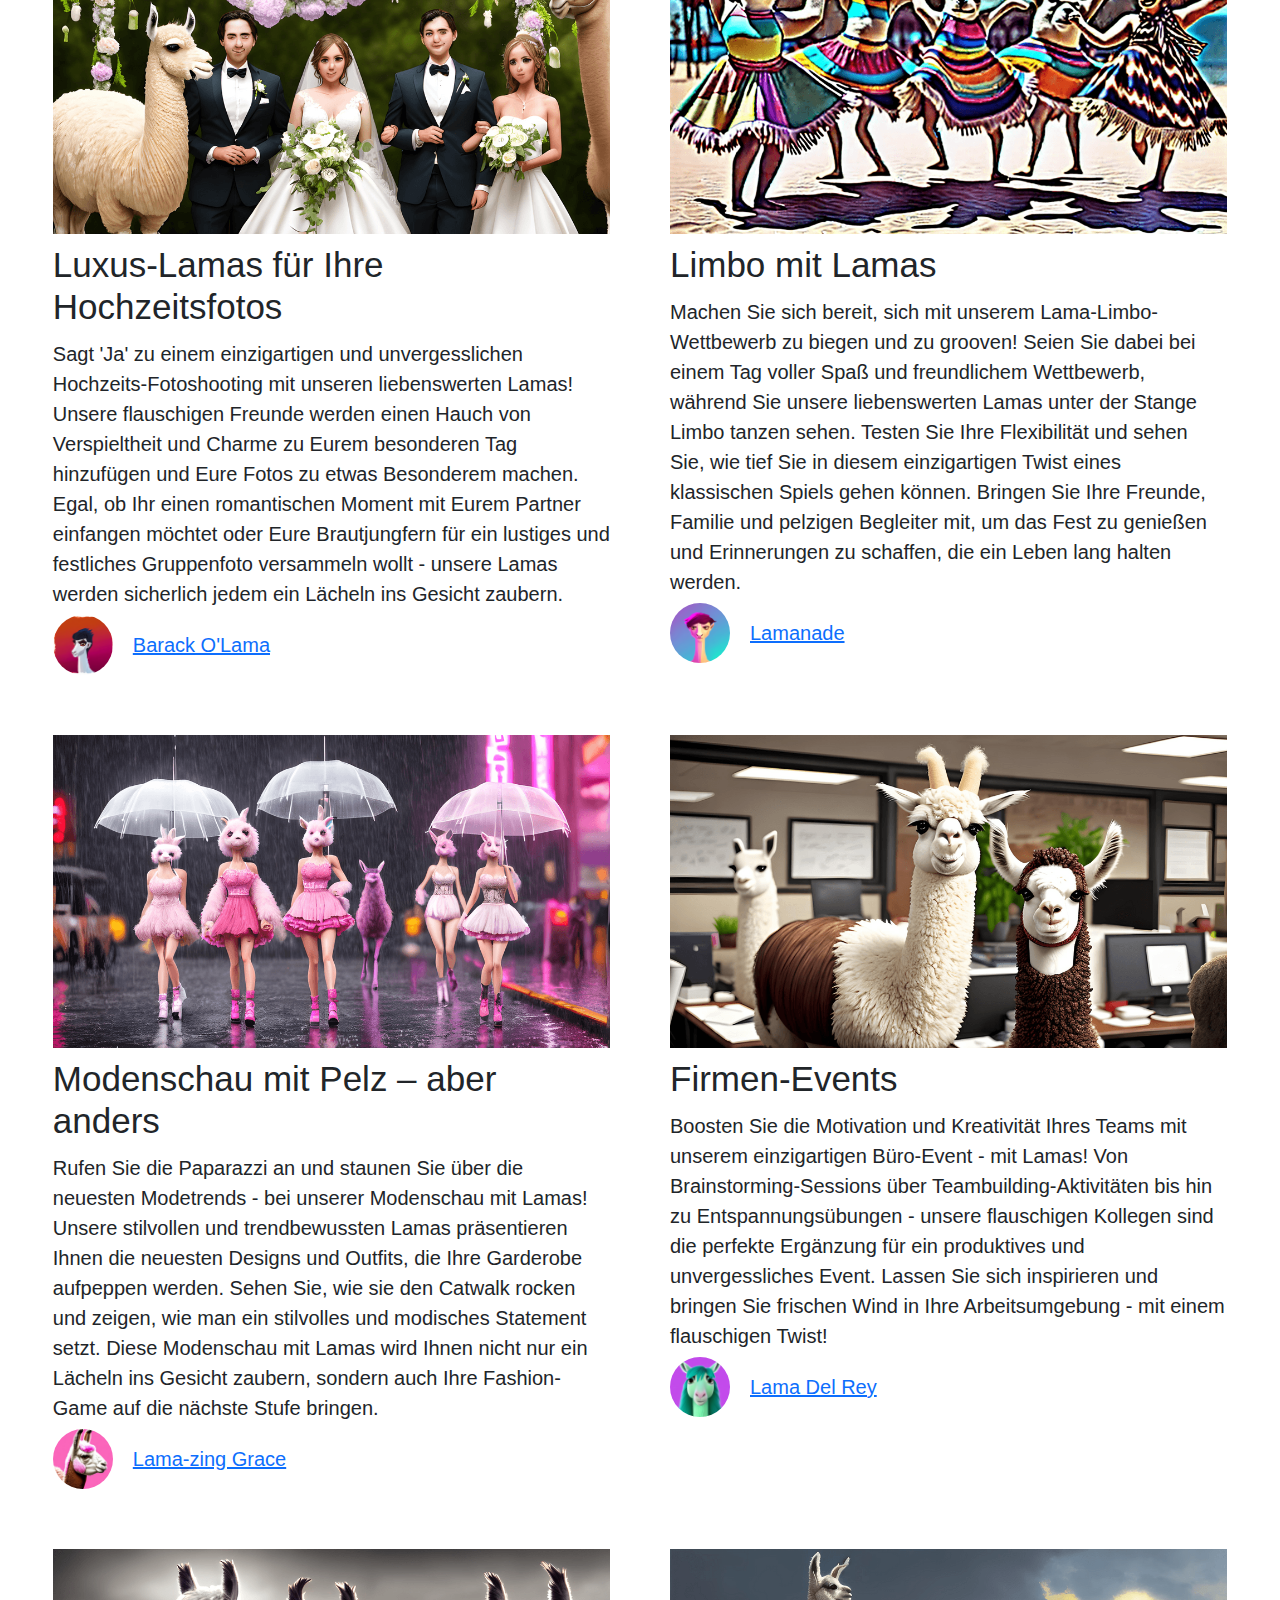
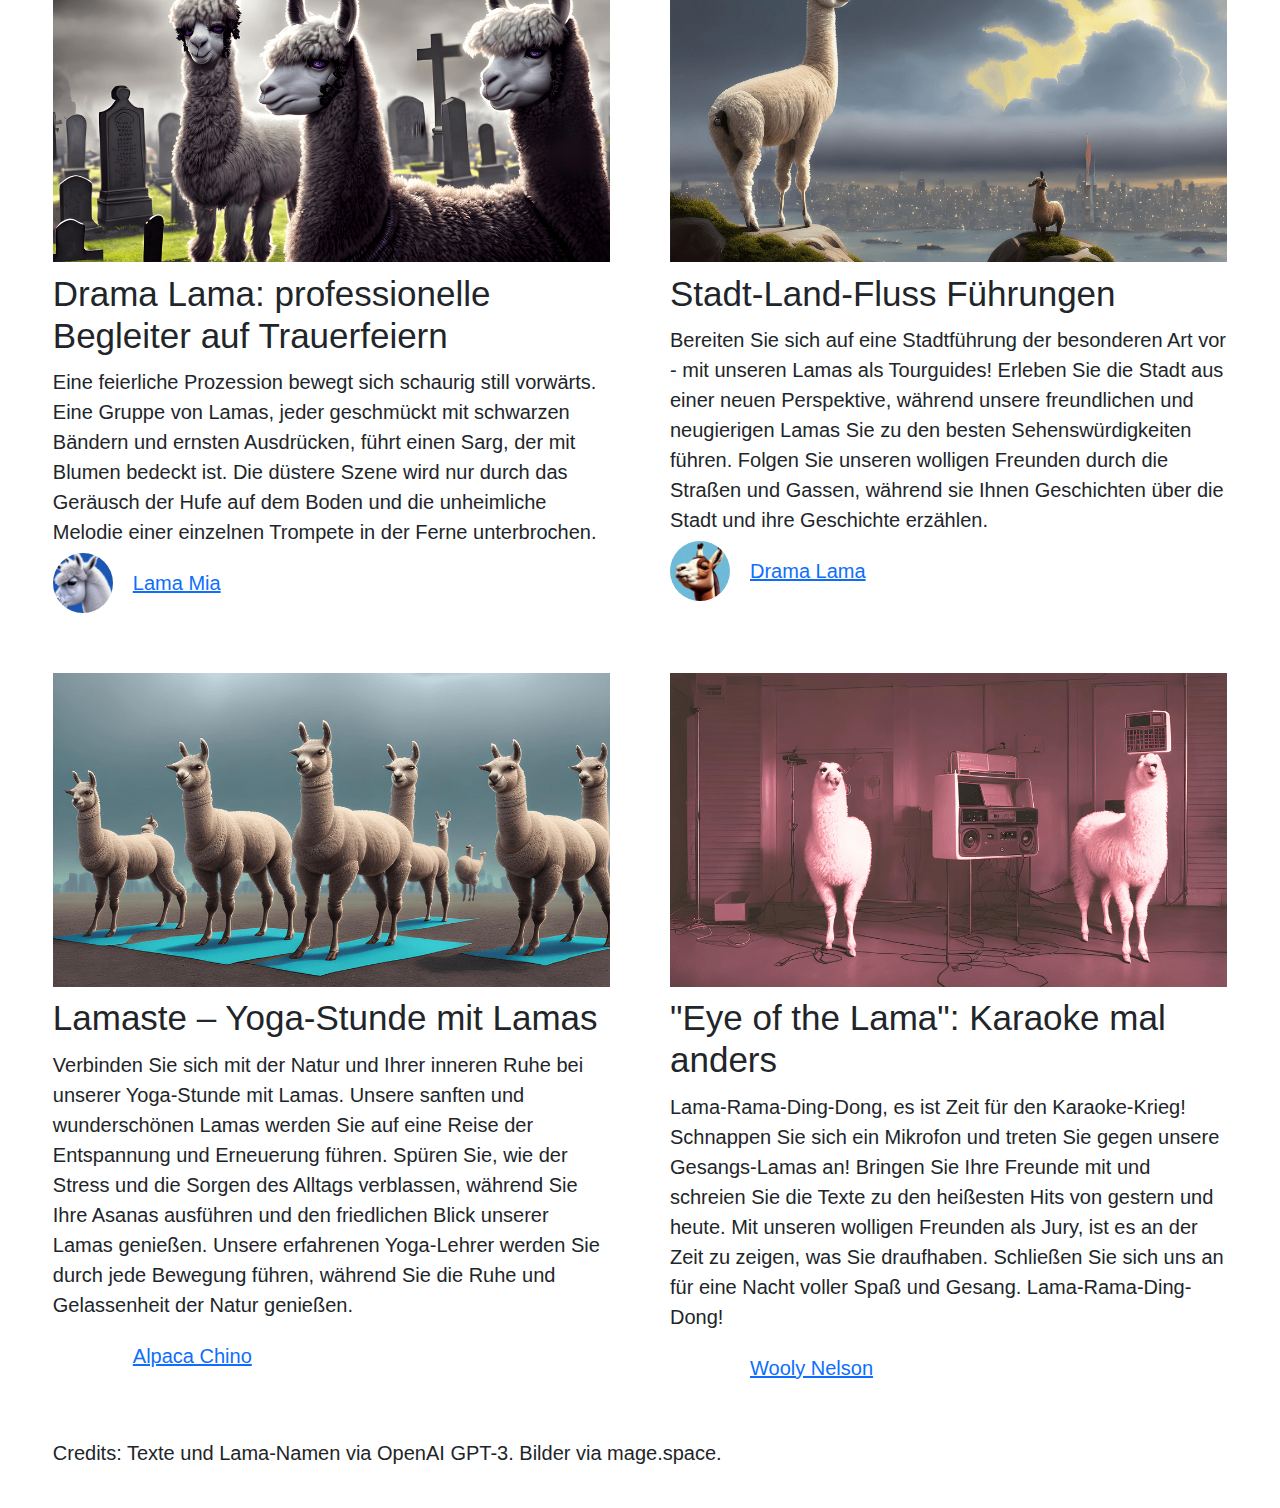
==== commit a871ea26: "Update slides" ====
--- a/index.html
+++ b/index.html
@@ -19,7 +19,7 @@
 
 <body>
 
-  <aside class="sourcebar">This site is part of a Website Performance Workshop. <a href="https://github.com/thomaspuppe/performance-workshop">Source code</a> and <a href="https://lama.thomaspuppe.de/presentation.pdf">presentation slides</a> are available online.</aside>
+  <aside class="sourcebar">This site is part of a Website Performance Workshop. <a href="https://github.com/thomaspuppe/performance-workshop">Source code</a> and <a href="https://lama.thomaspuppe.de/Website-Performance_2023-10.pdf">presentation slides</a> are available online.</aside>
 
   <header>
     <h1>Rent a llama</h1>
--- a/css/styles-large.css
+++ b/css/styles-large.css
@@ -21,7 +21,7 @@
   /* TODO: Font Display Strategy */
   /* https://developer.mozilla.org/en-US/docs/Web/CSS/@font-face/font-display */
   /* font-display:[auto|block|swap|fallback|optional]; */
-  /* font-display: block; */
+  font-display: swap;
 }
 
 @font-face {
@@ -46,9 +46,9 @@
 
 body {
   /* TODO: Genutzte Webfont ändern */
-  font-family: 'MontserratLocal', sans-serif;
   /*font-family: 'MontserratLocal', sans-serif;*/
-  /*font-family: "MySlowWebfont", sans-serif;*/
+  /*font-family: 'MontserratLocal', sans-serif;*/
+  font-family: "MySlowWebfont", sans-serif;
 }
 
 h1, 
